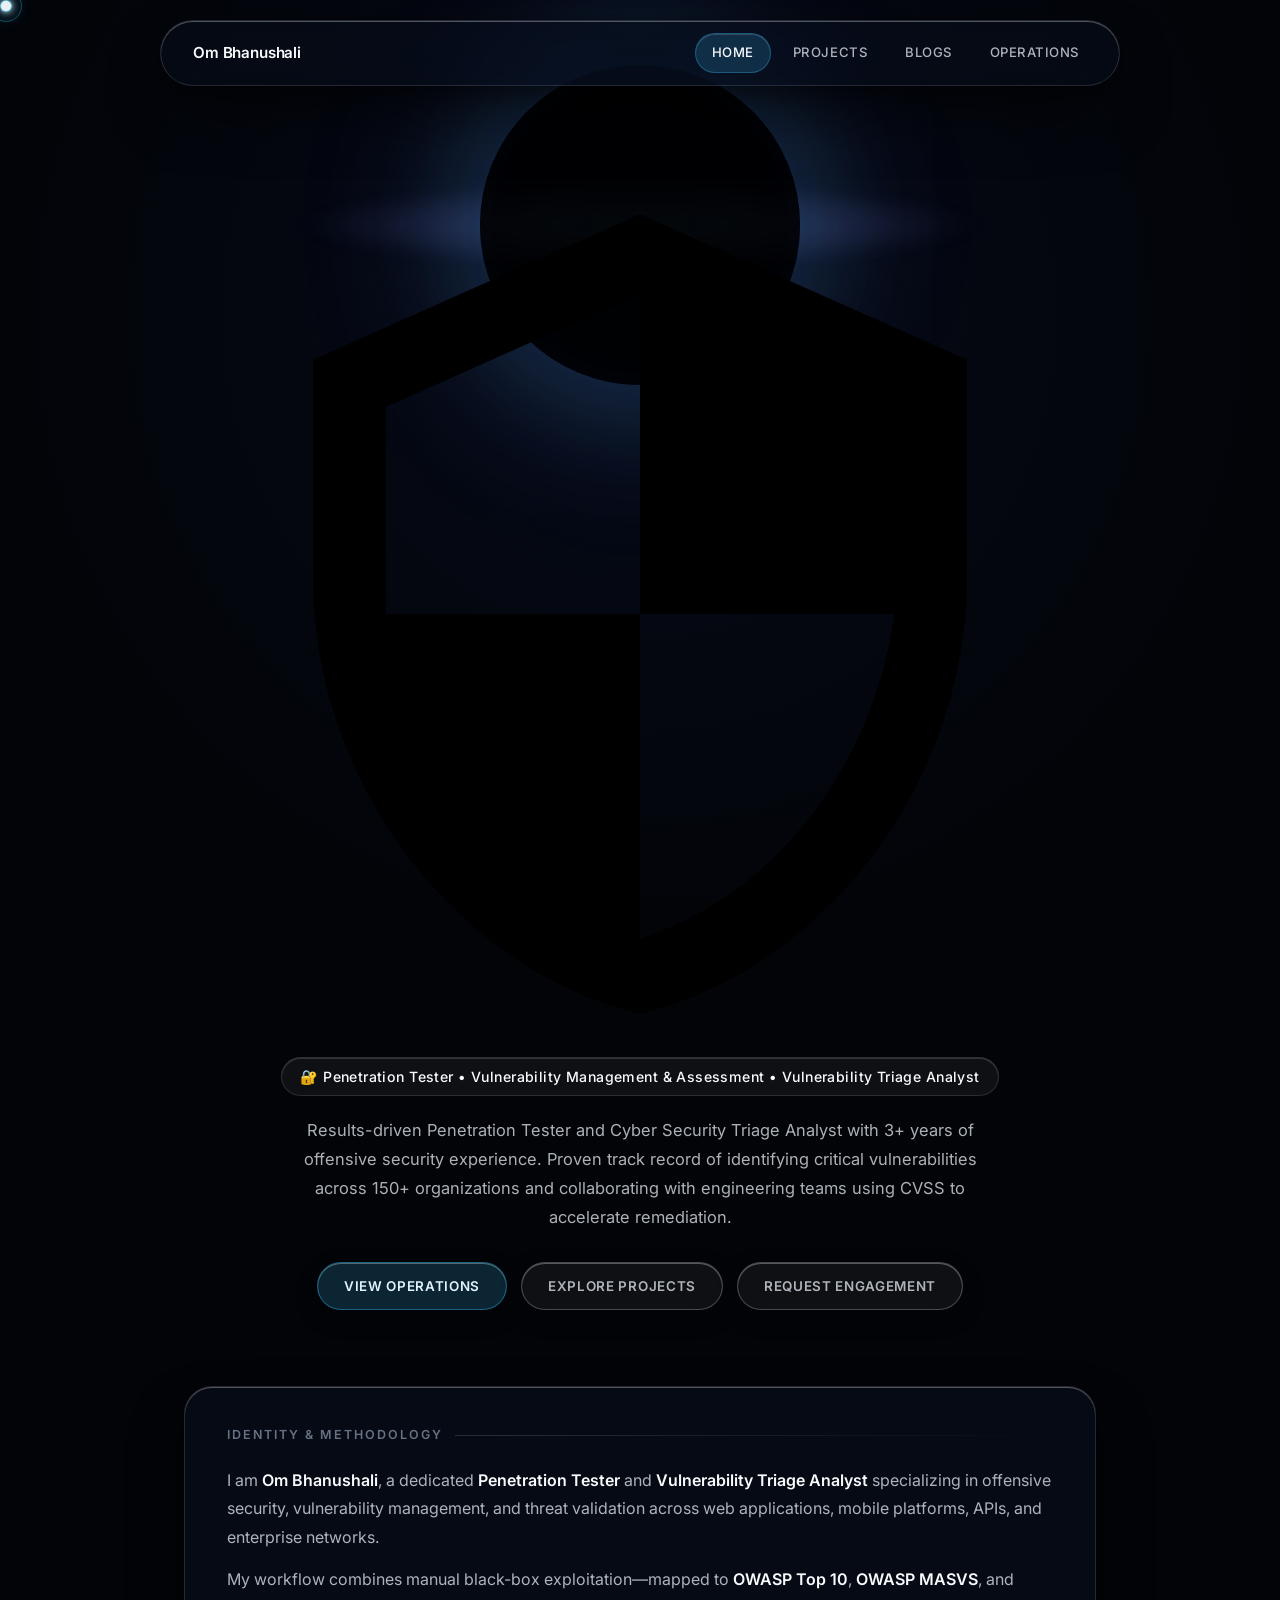
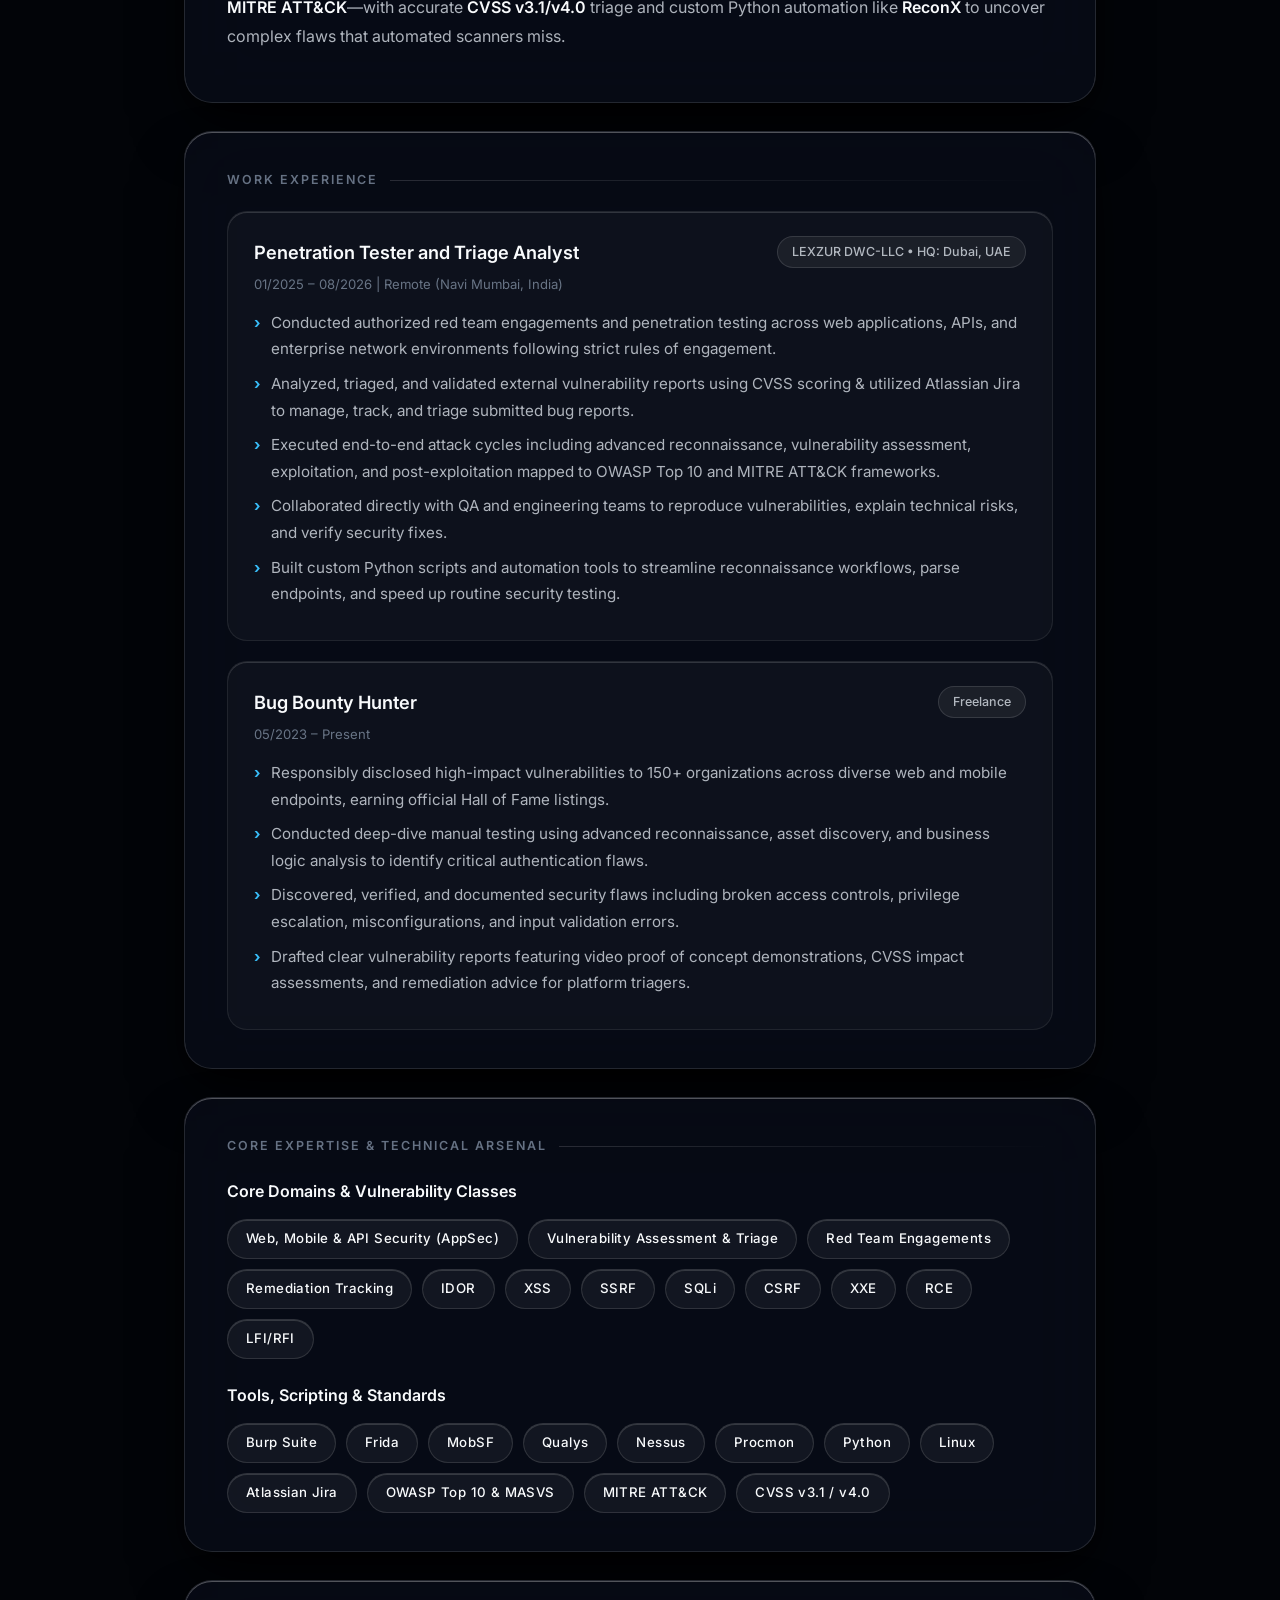
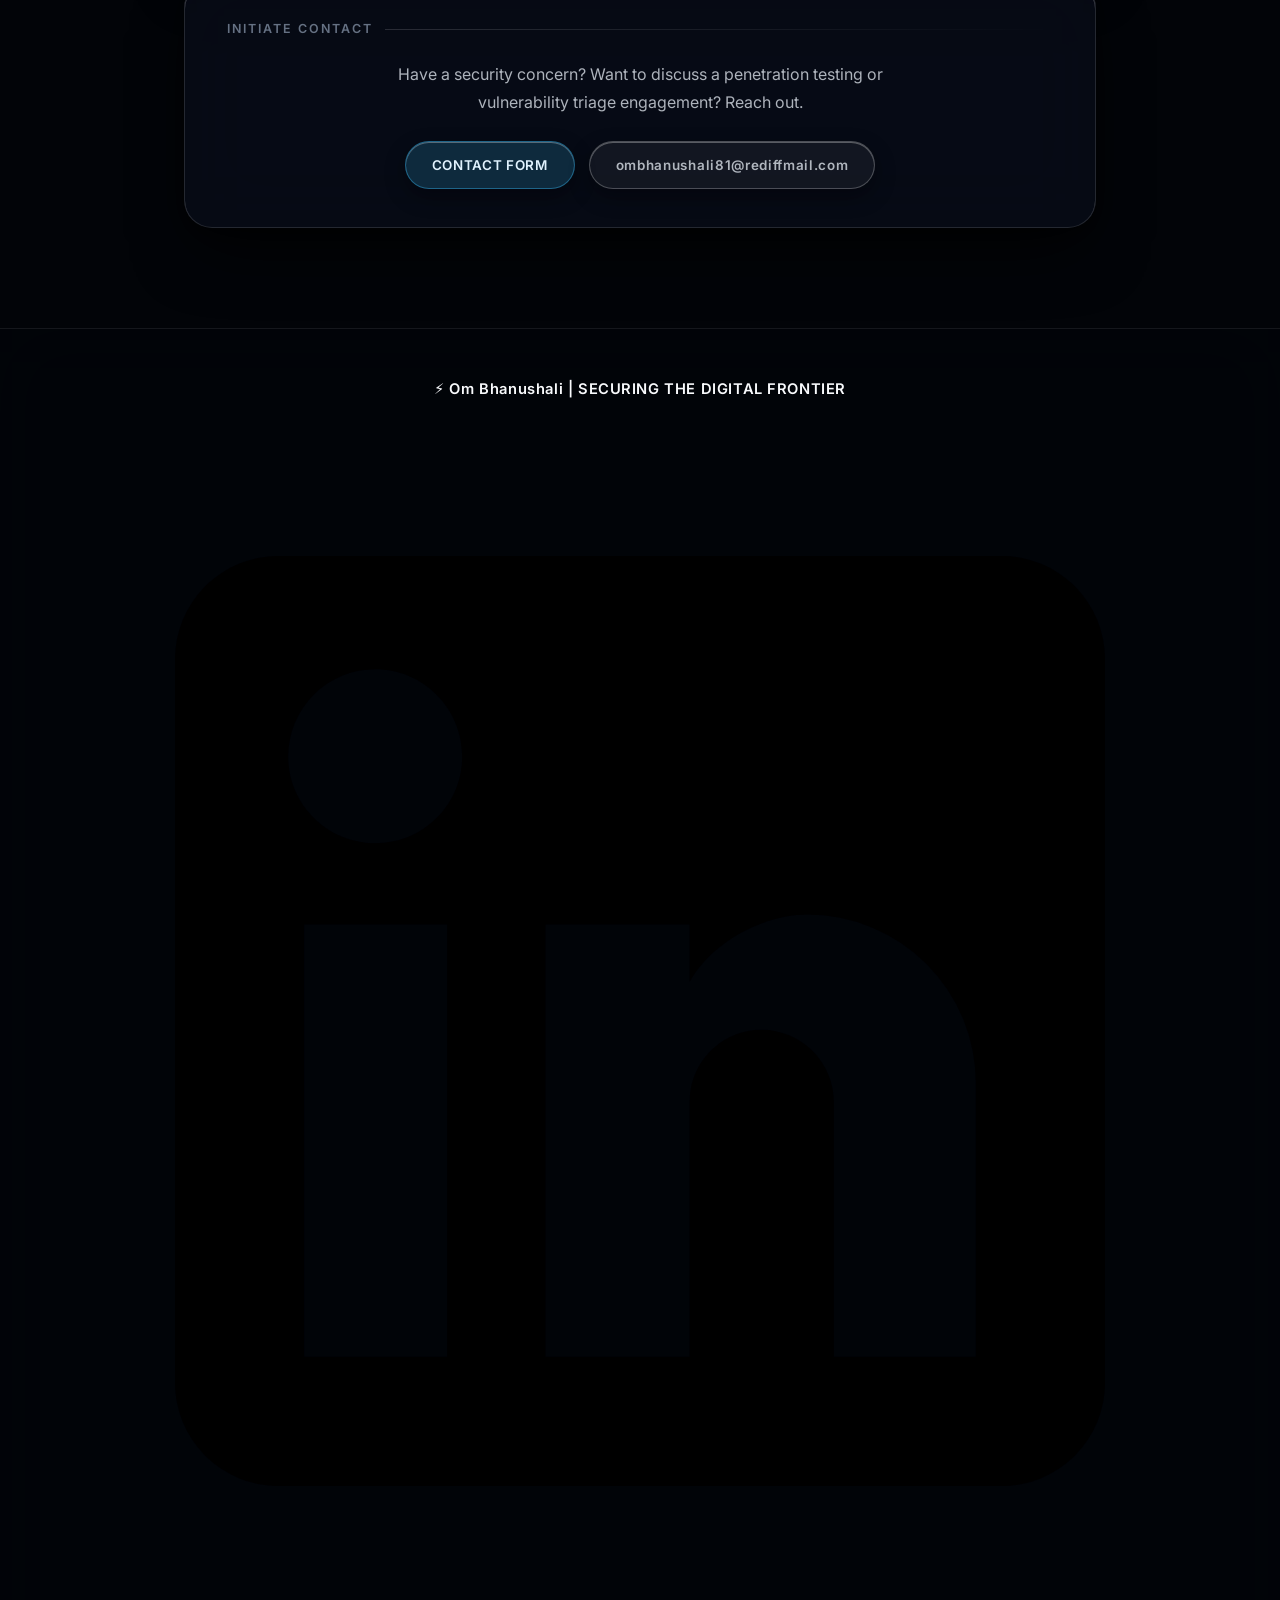
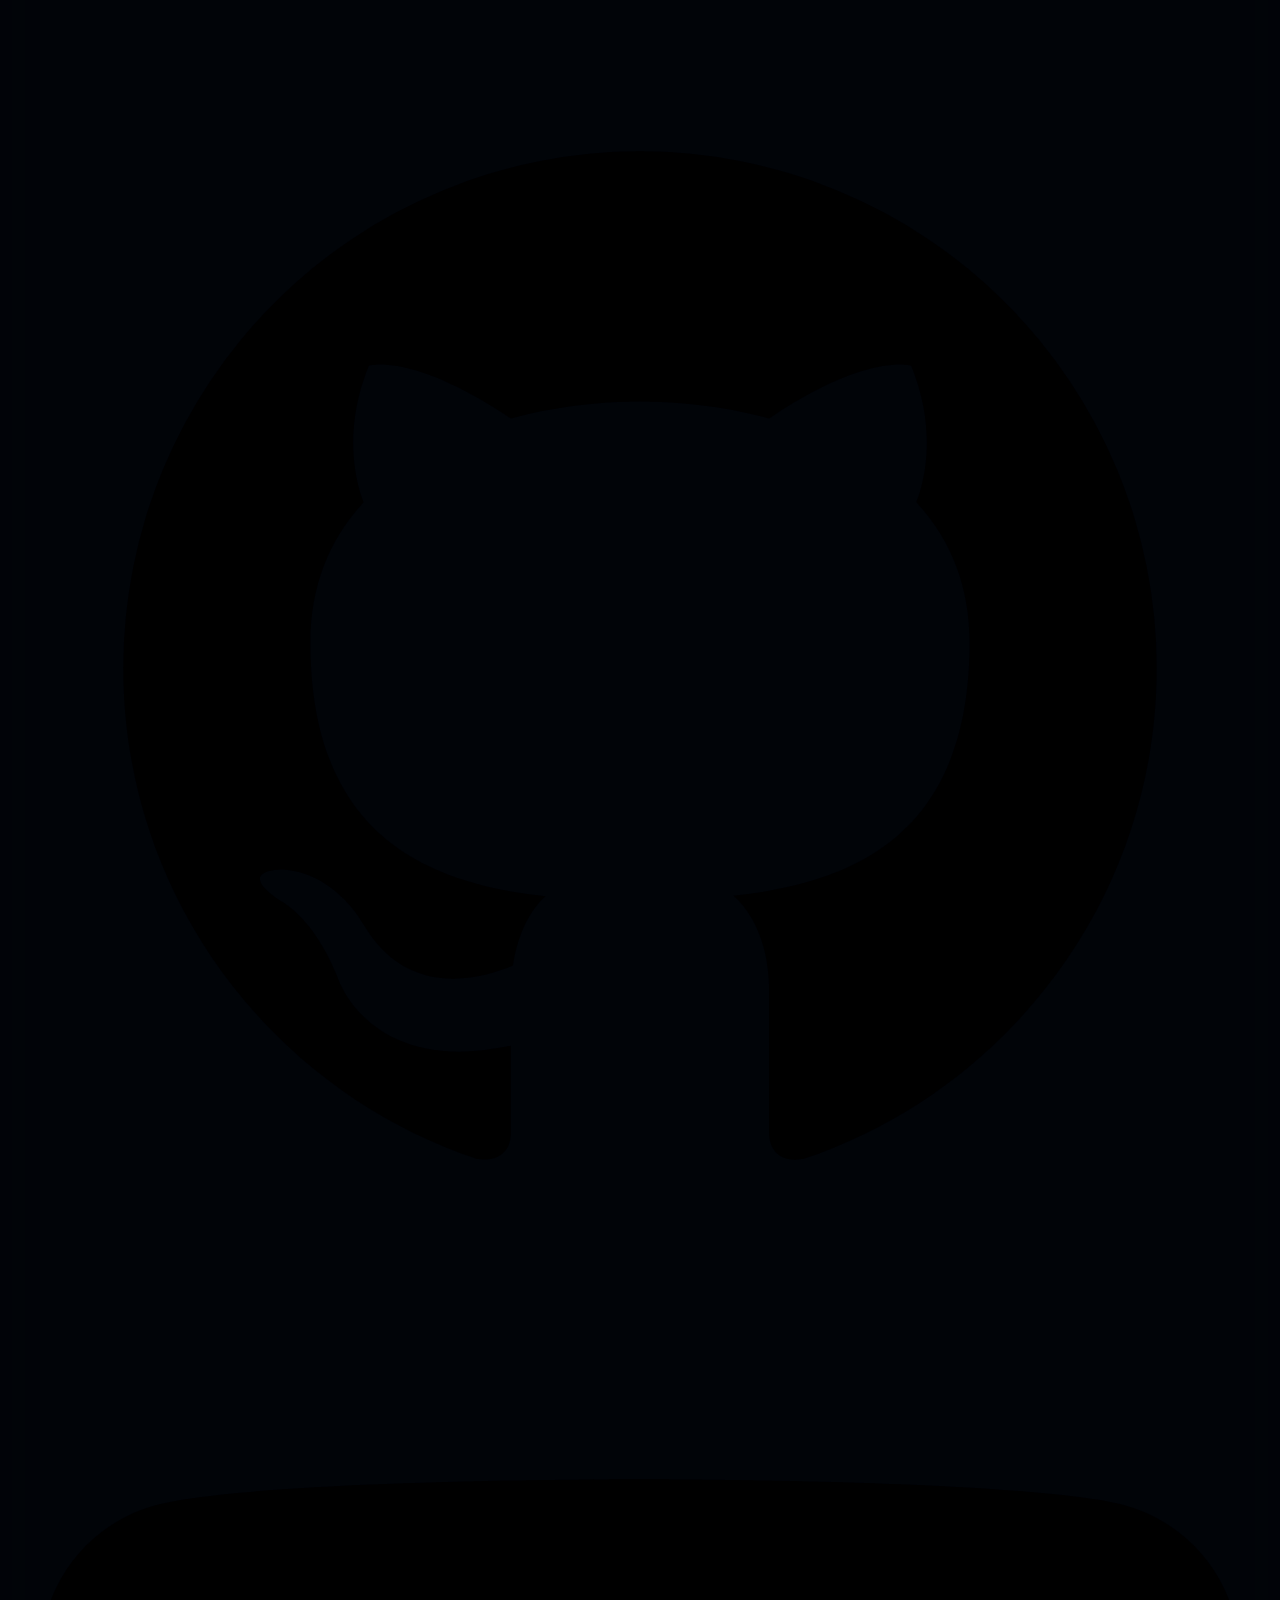
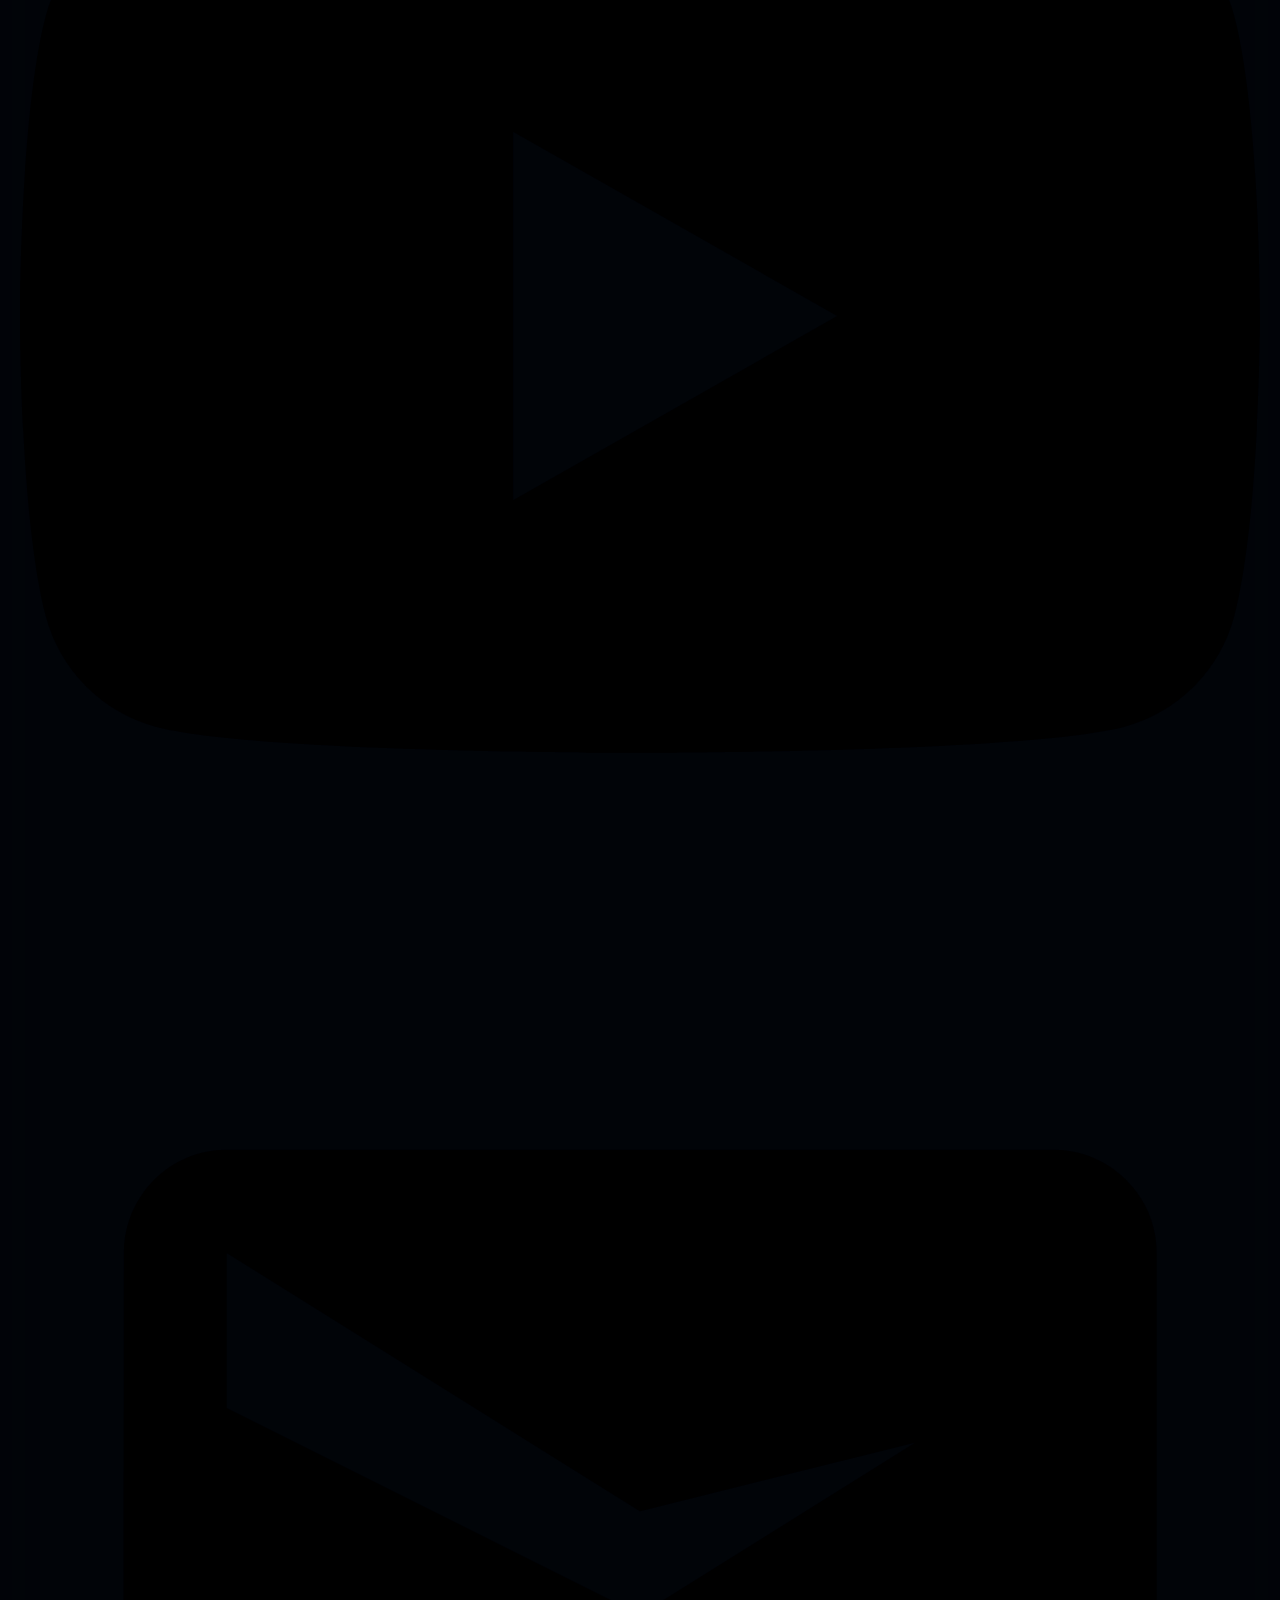
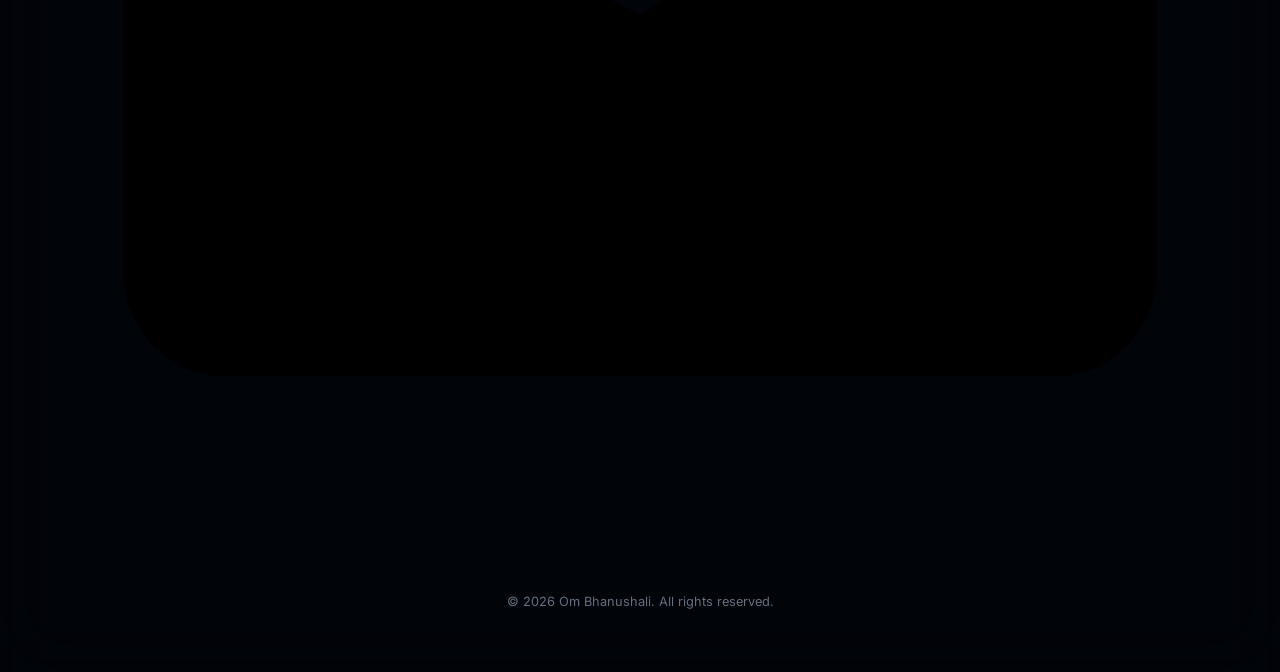
==== index.html @ 3dfb42d5 "Update index.html" ====
<!DOCTYPE html>
<html lang="en">
<head>
    <meta charset="UTF-8">
    <meta name="viewport" content="width=device-width, initial-scale=1.0">
    <meta name="description" content="Om Bhanushali | Penetration Tester, Vulnerability Management & Assessment, Vulnerability Triage Analyst">
    <title>Om Bhanushali | Penetration Tester & Vulnerability Triage Analyst</title>
    <link rel="preconnect" href="https://fonts.googleapis.com">
    <link rel="preconnect" href="https://fonts.gstatic.com" crossorigin>
    <link href="https://fonts.googleapis.com/css2?family=Inter:wght@300;400;500;600;700&display=swap" rel="stylesheet">
    <link rel="stylesheet" href="style.css">
    <link href="https://unpkg.com/aos@2.3.1/dist/aos.css" rel="stylesheet">
</head>
<body>
    <div class="cursor-dot"></div>

    <!-- Deep Space Black Hole Background -->
    <div class="spatial-ambient" aria-hidden="true">
        <div class="black-hole-core"></div>
        <div class="accretion-disk"></div>
    </div>

    <nav class="glass-nav">
        <a href="index.html" class="nav-brand">Om Bhanushali</a>
        <div class="nav-links">
            <a href="index.html" class="active">HOME</a>
            <a href="projects.html">PROJECTS</a>
            <a href="blogs.html">BLOGS</a>
            <a href="op.html">OPERATIONS</a>
        </div>
    </nav>

    <div class="container">
        <header class="hero text-center" data-aos="fade-down">
            <!-- Cybersecurity / Hacker Emblem Logo -->
            <div class="hero-emblem-wrapper">
                <div class="hero-emblem">
                    <svg viewBox="0 0 24 24" xmlns="http://www.w3.org/2000/svg">
                        <path d="M12 1L3 5v6c0 5.55 3.84 10.74 9 12 5.16-1.26 9-6.45 9-12V5l-9-4zm0 10.99h7c-.53 4.12-3.28 7.79-7 8.94V12H5V6.3l7-3.11v8.8z"/>
                    </svg>
                </div>
            </div>
            
            <p class="cyber-subtitle">
                🔐 Penetration Tester • Vulnerability Management & Assessment • Vulnerability Triage Analyst
            </p>
            <p class="hero-description">
                Results-driven Penetration Tester and Cyber Security Triage Analyst with 3+ years of offensive security experience. Proven track record of identifying critical vulnerabilities across 150+ organizations and collaborating with engineering teams using CVSS to accelerate remediation.
            </p>
            <div class="hero-actions">
                <a href="op.html" class="btn btn-primary">VIEW OPERATIONS</a>
                <a href="projects.html" class="btn btn-secondary">EXPLORE PROJECTS</a>
                <a href="op.html#contact-form" class="btn btn-secondary">REQUEST ENGAGEMENT</a>
            </div>
        </header>

        <section id="identity" class="glass-panel chamber" data-aos="fade-up">
            <h2 class="neon-heading">IDENTITY & METHODOLOGY</h2>
            <p class="section-text">
                I am <strong>Om Bhanushali</strong>, a dedicated <strong>Penetration Tester</strong> and <strong>Vulnerability Triage Analyst</strong> specializing in offensive security, vulnerability management, and threat validation across web applications, mobile platforms, APIs, and enterprise networks.
            </p>
            <p class="section-text">
                My workflow combines manual black-box exploitation—mapped to <strong>OWASP Top 10</strong>, <strong>OWASP MASVS</strong>, and <strong>MITRE ATT&CK</strong>—with accurate <strong>CVSS v3.1/v4.0</strong> triage and custom Python automation like <strong>ReconX</strong> to uncover complex flaws that automated scanners miss.
            </p>
        </section>

        <section id="experience" class="glass-panel chamber" data-aos="fade-up">
            <h2 class="neon-heading">WORK EXPERIENCE</h2>
            
            <div class="experience-item">
                <div class="experience-header">
                    <h3 class="role-title">Penetration Tester and Triage Analyst</h3>
                    <span class="company-badge">LEXZUR DWC-LLC • HQ: Dubai, UAE</span>
                </div>
                <p class="experience-meta">01/2025 – 08/2026 | Remote (Navi Mumbai, India)</p>
                <ul class="spatial-list">
                    <li><span class="list-indicator">›</span> Conducted authorized red team engagements and penetration testing across web applications, APIs, and enterprise network environments following strict rules of engagement.</li>
                    <li><span class="list-indicator">›</span> Analyzed, triaged, and validated external vulnerability reports using CVSS scoring & utilized Atlassian Jira to manage, track, and triage submitted bug reports.</li>
                    <li><span class="list-indicator">›</span> Executed end-to-end attack cycles including advanced reconnaissance, vulnerability assessment, exploitation, and post-exploitation mapped to OWASP Top 10 and MITRE ATT&CK frameworks.</li>
                    <li><span class="list-indicator">›</span> Collaborated directly with QA and engineering teams to reproduce vulnerabilities, explain technical risks, and verify security fixes.</li>
                    <li><span class="list-indicator">›</span> Built custom Python scripts and automation tools to streamline reconnaissance workflows, parse endpoints, and speed up routine security testing.</li>
                </ul>
            </div>

            <div class="experience-item" style="margin-top: 20px;">
                <div class="experience-header">
                    <h3 class="role-title">Bug Bounty Hunter</h3>
                    <span class="company-badge">Freelance</span>
                </div>
                <p class="experience-meta">05/2023 – Present</p>
                <ul class="spatial-list">
                    <li><span class="list-indicator">›</span> Responsibly disclosed high-impact vulnerabilities to 150+ organizations across diverse web and mobile endpoints, earning official Hall of Fame listings.</li>
                    <li><span class="list-indicator">›</span> Conducted deep-dive manual testing using advanced reconnaissance, asset discovery, and business logic analysis to identify critical authentication flaws.</li>
                    <li><span class="list-indicator">›</span> Discovered, verified, and documented security flaws including broken access controls, privilege escalation, misconfigurations, and input validation errors.</li>
                    <li><span class="list-indicator">›</span> Drafted clear vulnerability reports featuring video proof of concept demonstrations, CVSS impact assessments, and remediation advice for platform triagers.</li>
                </ul>
            </div>
        </section>

        <section id="expertise" class="glass-panel chamber" data-aos="fade-up">
            <h2 class="neon-heading">CORE EXPERTISE & TECHNICAL ARSENAL</h2>
            <p class="section-text"><strong>Core Domains & Vulnerability Classes</strong></p>
            <div class="expertise-grid" style="margin-bottom: 22px;">
                <span class="spatial-pill">Web, Mobile & API Security (AppSec)</span>
                <span class="spatial-pill">Vulnerability Assessment & Triage</span>
                <span class="spatial-pill">Red Team Engagements</span>
                <span class="spatial-pill">Remediation Tracking</span>
                <span class="spatial-pill">IDOR</span>
                <span class="spatial-pill">XSS</span>
                <span class="spatial-pill">SSRF</span>
                <span class="spatial-pill">SQLi</span>
                <span class="spatial-pill">CSRF</span>
                <span class="spatial-pill">XXE</span>
                <span class="spatial-pill">RCE</span>
                <span class="spatial-pill">LFI/RFI</span>
            </div>

            <p class="section-text"><strong>Tools, Scripting & Standards</strong></p>
            <div class="expertise-grid">
                <span class="spatial-pill">Burp Suite</span>
                <span class="spatial-pill">Frida</span>
                <span class="spatial-pill">MobSF</span>
                <span class="spatial-pill">Qualys</span>
                <span class="spatial-pill">Nessus</span>
                <span class="spatial-pill">Procmon</span>
                <span class="spatial-pill">Python</span>
                <span class="spatial-pill">Linux</span>
                <span class="spatial-pill">Atlassian Jira</span>
                <span class="spatial-pill">OWASP Top 10 & MASVS</span>
                <span class="spatial-pill">MITRE ATT&CK</span>
                <span class="spatial-pill">CVSS v3.1 / v4.0</span>
            </div>
        </section>

        <section id="contact" class="glass-panel chamber contact-chamber" data-aos="fade-up" style="text-align: center;">
            <h2 class="neon-heading" style="justify-content: center;">INITIATE CONTACT</h2>
            <p class="section-text" style="max-width: 540px; margin: 0 auto 24px;">
                Have a security concern? Want to discuss a penetration testing or vulnerability triage engagement? Reach out.
            </p>
            <div class="hero-actions">
                <a href="op.html#contact-form" class="btn btn-primary">CONTACT FORM</a>
                <a href="mailto:ombhanushali81@rediffmail.com" class="btn btn-secondary">ombhanushali81@rediffmail.com</a>
            </div>
        </section>
    </div>

    <footer class="glass-footer">
        <p class="footer-tagline">⚡ Om Bhanushali | SECURING THE DIGITAL FRONTIER</p>
        
        <!-- Floating Social Media Dock (Adharv K T Style) -->
        <div class="glass-social-dock">
            <!-- LinkedIn -->
            <a href="https://www.linkedin.com/in/tsxninja/" target="_blank" rel="noopener noreferrer" class="social-icon-btn" title="LinkedIn">
                <svg viewBox="0 0 24 24"><path d="M19 3a2 2 0 0 1 2 2v14a2 2 0 0 1-2 2H5a2 2 0 0 1-2-2V5a2 2 0 0 1 2-2h14m-.5 15.5v-5.3a3.26 3.26 0 0 0-3.26-3.26c-.85 0-1.84.52-2.28 1.3v-1.11h-2.79v8.37h2.79v-4.93c0-.77.62-1.4 1.39-1.4a1.4 1.4 0 0 1 1.4 1.4v4.93h2.75M6.88 8.56a1.68 1.68 0 0 0 1.68-1.68c0-.93-.75-1.69-1.68-1.69a1.69 1.69 0 0 0-1.69 1.69c0 .93.76 1.68 1.69 1.68m1.39 9.94v-8.37H5.5v8.37h2.77z"/></svg>
            </a>
            <!-- GitHub -->
            <a href="https://github.com/tsx-ninja" target="_blank" rel="noopener noreferrer" class="social-icon-btn" title="GitHub">
                <svg viewBox="0 0 24 24"><path d="M12 2A10 10 0 0 0 2 12c0 4.42 2.87 8.17 6.84 9.5.5.08.66-.23.66-.5v-1.69c-2.77.6-3.36-1.34-3.36-1.34-.46-1.16-1.11-1.47-1.11-1.47-.91-.62.07-.6.07-.6 1 .07 1.53 1.03 1.53 1.03.87 1.52 2.34 1.07 2.91.83.1-.65.35-1.09.63-1.34-2.22-.25-4.55-1.11-4.55-4.92 0-1.11.38-2 1.03-2.71-.1-.25-.45-1.29.1-2.64 0 0 .84-.27 2.75 1.02.79-.22 1.65-.33 2.5-.33.85 0 1.71.11 2.5.33 1.91-1.29 2.75-1.02 2.75-1.02.55 1.35.2 2.39.1 2.64.65.71 1.03 1.6 1.03 2.71 0 3.82-2.34 4.66-4.57 4.91.36.31.69.92.69 1.85V21c0 .27.16.59.67.5C19.14 20.16 22 16.42 22 12A10 10 0 0 0 12 2z"/></svg>
            </a>
            <!-- YouTube -->
            <a href="https://www.youtube.com/@TSNINJA20" target="_blank" rel="noopener noreferrer" class="social-icon-btn" title="YouTube">
                <svg viewBox="0 0 24 24"><path d="M23.498 6.186a3.016 3.016 0 0 0-2.122-2.136C19.505 3.545 12 3.545 12 3.545s-7.505 0-9.377.505A3.017 3.017 0 0 0 .502 6.186C0 8.07 0 12 0 12s0 3.93.502 5.814a3.016 3.016 0 0 0 2.122 2.136c1.871.505 9.376.505 9.376.505s7.505 0 9.377-.505a3.015 3.015 0 0 0 2.122-2.136C24 15.93 24 12 24 12s0-3.93-.502-5.814zM9.545 15.568V8.432L15.818 12l-6.273 3.568z"/></svg>
            </a>
            <!-- Email -->
            <a href="mailto:ombhanushali81@rediffmail.com" class="social-icon-btn" title="Email">
                <svg viewBox="0 0 24 24"><path d="M20 4H4c-1.1 0-1.99.9-1.99 2L2 18c0 1.1.9 2 2 2h16c1.1 0 2-.9 2-2V6c0-1.1-.9-2-2-2zm0 4l-8 5-8-4V6l8 5 8-2v2z"/></svg>
            </a>
        </div>

        <p class="footer-copy">&copy; 2026 Om Bhanushali. All rights reserved.</p>
    </footer>

    <script src="https://unpkg.com/aos@2.3.1/dist/aos.js"></script>
    <script>
        AOS.init({ duration: 900, once: true });
        const dot = document.querySelector('.cursor-dot');
        if (dot) {
            window.addEventListener('mousemove', (e) => {
                dot.style.transform = `translate(${e.clientX - 6}px, ${e.clientY - 6}px)`;
            });
        }
        document.querySelectorAll('.glass-panel, .spatial-card').forEach((el) => {
            el.addEventListener('mousemove', (e) => {
                const rect = el.getBoundingClientRect();
                const x = e.clientX - rect.left;
                const y = e.clientY - rect.top;
                const centerX = rect.width / 2;
                const centerY = rect.height / 2;
                const rotateX = ((y - centerY) / centerY) * -3;
                const rotateY = ((x - centerX) / centerX) * 3;

                el.style.transition = 'transform 0.08s ease-out';
                el.style.transform = `perspective(1000px) rotateX(${rotateX.toFixed(2)}deg) rotateY(${rotateY.toFixed(2)}deg) scale3d(1.006, 1.006, 1.006)`;
                el.style.setProperty('--mouse-x', `${x}px`);
                el.style.setProperty('--mouse-y', `${y}px`);
            });
            el.addEventListener('mouseleave', () => {
                el.style.transition = 'transform 0.55s cubic-bezier(0.22, 1, 0.36, 1)';
                el.style.transform = 'perspective(1000px) rotateX(0deg) rotateY(0deg) scale3d(1, 1, 1)';
            });
        });
    </script>
</body>
</html>
---- style.css ----
/* ==========================================================================
   SPATIAL UI DESIGN SYSTEM (Deep Space & Black Hole Edition)
   Author: Om Bhanushali Portfolio
   ========================================================================== */

:root {
    --bg-canvas: #020408;
    --glass-surface: rgba(10, 15, 28, 0.62);
    --glass-surface-hover: rgba(18, 26, 45, 0.75);
    --glass-pill: rgba(255, 255, 255, 0.05);
    --glass-border: rgba(255, 255, 255, 0.12);
    --glass-border-strong: rgba(255, 255, 255, 0.24);
    --specular-top: inset 0 1px 0 0 rgba(255, 255, 255, 0.3);
    --specular-subtle: inset 0 1px 0 0 rgba(255, 255, 255, 0.15);
    --spatial-shadow: 0 32px 64px -16px rgba(0, 0, 0, 0.85), 0 4px 20px rgba(0, 0, 0, 0.5);
    --spatial-shadow-hover: 0 40px 80px -16px rgba(0, 0, 0, 0.95), 0 8px 30px rgba(0, 0, 0, 0.7);

    --text-primary: #f8fafc;
    --text-secondary: rgba(226, 232, 240, 0.76);
    --text-muted: rgba(148, 163, 184, 0.68);
    --space-glow: #38bdf8;
    --accretion-glow: #818cf8;

    --spatial-blur: blur(36px) saturate(180%);
    --radius-chamber: 28px;
    --radius-card: 22px;
    --radius-pill: 9999px;
    --transition-smooth: cubic-bezier(0.22, 1, 0.36, 1);
}

*, *::before, *::after {
    box-sizing: border-box;
    margin: 0;
    padding: 0;
}

@media (hover: hover) and (pointer: fine) {
    html, body, *, *::before, *::after, a, button, .btn, input, textarea, select {
        cursor: none !important;
    }
}

html {
    scroll-behavior: smooth;
    -webkit-font-smoothing: antialiased;
}

body {
    background-color: var(--bg-canvas);
    color: var(--text-primary);
    font-family: -apple-system, BlinkMacSystemFont, 'SF Pro Display', 'Inter', system-ui, sans-serif;
    line-height: 1.65;
    min-height: 100vh;
    overflow-x: hidden;
    position: relative;
}

/* Deep Space Black Hole Atmospheric Background */
.spatial-ambient {
    position: fixed;
    inset: 0;
    pointer-events: none;
    z-index: -1;
    overflow: hidden;
    background: radial-gradient(circle at 50% 35%, #060b19 0%, #020408 75%);
}

/* Central Black Hole Event Horizon & Accretion Disk Simulation */
.black-hole-core {
    position: absolute;
    top: 25%;
    left: 50%;
    transform: translate(-50%, -50%);
    width: 320px;
    height: 320px;
    background: #000000;
    border-radius: 50%;
    box-shadow: 
        0 0 90px 30px rgba(56, 189, 248, 0.15),
        0 0 160px 70px rgba(129, 140, 248, 0.12),
        inset 0 0 40px 10px rgba(2, 4, 8, 0.95);
    opacity: 0.85;
    z-index: -2;
    animation: photon-sphere 12s ease-in-out infinite alternate;
}

.accretion-disk {
    position: absolute;
    top: 25%;
    left: 50%;
    transform: translate(-50%, -50%) rotateX(72deg);
    width: 680px;
    height: 280px;
    background: radial-gradient(ellipse, rgba(56, 189, 248, 0.35) 0%, rgba(129, 140, 248, 0.2) 40%, transparent 70%);
    border-radius: 50%;
    filter: blur(25px);
    z-index: -3;
    pointer-events: none;
    opacity: 0.75;
}

@keyframes photon-sphere {
    0% { transform: translate(-50%, -50%) scale(0.98); opacity: 0.8; }
    100% { transform: translate(-50%, -50%) scale(1.02); opacity: 0.95; }
}

/* Custom Cursor */
.cursor-dot {
    position: fixed;
    top: 0;
    left: 0;
    width: 12px;
    height: 12px;
    background: rgba(255, 255, 255, 0.95);
    border: 1.5px solid rgba(56, 189, 248, 0.65);
    border-radius: 50%;
    pointer-events: none;
    z-index: 99999;
    box-shadow: 0 0 20px rgba(56, 189, 248, 0.75), 0 0 6px rgba(255, 255, 255, 0.95);
    will-change: transform;
}

.cursor-dot::after {
    content: "";
    position: absolute;
    top: 50%;
    left: 50%;
    width: 32px;
    height: 32px;
    transform: translate(-50%, -50%);
    border-radius: 50%;
    border: 1px solid rgba(56, 189, 248, 0.28);
    background: rgba(56, 189, 248, 0.04);
}

@media (hover: none), (pointer: coarse) {
    .cursor-dot { display: none !important; }
}

/* Floating Navigation */
.glass-nav {
    position: sticky;
    top: 20px;
    z-index: 1000;
    max-width: 960px;
    margin: 20px auto 0;
    padding: 12px 24px;
    display: flex;
    align-items: center;
    justify-content: space-between;
    background: rgba(8, 13, 24, 0.65);
    backdrop-filter: var(--spatial-blur);
    -webkit-backdrop-filter: var(--spatial-blur);
    border: 1px solid var(--glass-border);
    border-radius: var(--radius-pill);
    box-shadow: var(--specular-top), var(--spatial-shadow);
}

.nav-brand {
    font-weight: 600;
    font-size: 0.95rem;
    letter-spacing: -0.01em;
    color: var(--text-primary);
    text-decoration: none;
    padding-left: 8px;
}

.nav-links {
    display: flex;
    align-items: center;
    gap: 6px;
}

.nav-links a {
    color: var(--text-secondary);
    text-decoration: none;
    font-size: 0.82rem;
    font-weight: 500;
    letter-spacing: 0.04em;
    padding: 8px 16px;
    border-radius: var(--radius-pill);
    transition: all 0.25s var(--transition-smooth);
}

.nav-links a:hover {
    color: var(--text-primary);
    background: rgba(255, 255, 255, 0.08);
}

.nav-links a.active {
    color: var(--text-primary);
    background: rgba(56, 189, 248, 0.18);
    box-shadow: var(--specular-subtle);
    border: 1px solid rgba(56, 189, 248, 0.3);
}

/* Layout Container */
.container {
    max-width: 960px;
    margin: 0 auto;
    padding: 20px 24px;
}

.text-center { text-align: center; }

.hero {
    padding: 72px 20px 48px;
    margin-bottom: 28px;
}

.glitch {
    font-size: clamp(2.4rem, 5vw, 3.6rem);
    font-weight: 700;
    letter-spacing: -0.03em;
    margin-bottom: 14px;
    background: linear-gradient(180deg, #ffffff 0%, rgba(226, 232, 240, 0.78) 100%);
    -webkit-background-clip: text;
    -webkit-text-fill-color: transparent;
    text-shadow: 0 12px 32px rgba(0, 0, 0, 0.4);
}

.cyber-subtitle {
    display: inline-block;
    color: var(--text-primary);
    font-size: 0.88rem;
    font-weight: 500;
    letter-spacing: 0.03em;
    padding: 7px 18px;
    margin-bottom: 20px;
    background: var(--glass-pill);
    border: 1px solid var(--glass-border);
    border-radius: var(--radius-pill);
    box-shadow: var(--specular-subtle);
}

.hero-description {
    max-width: 680px;
    margin: 0 auto 30px;
    color: var(--text-secondary);
    font-size: 1.03rem;
    line-height: 1.75;
}

.hero-actions {
    display: flex;
    justify-content: center;
    flex-wrap: wrap;
    gap: 14px;
}

/* Buttons */
.btn {
    display: inline-flex;
    align-items: center;
    justify-content: center;
    gap: 8px;
    padding: 12px 26px;
    font-size: 0.84rem;
    font-weight: 600;
    letter-spacing: 0.05em;
    text-decoration: none;
    border-radius: var(--radius-pill) !important;
    border: 1px solid var(--glass-border-strong) !important;
    background: rgba(255, 255, 255, 0.09) !important;
    color: var(--text-primary) !important;
    box-shadow: var(--specular-top), 0 8px 20px rgba(0, 0, 0, 0.35);
    transition: transform 0.25s var(--transition-smooth), background 0.25s ease, box-shadow 0.25s ease;
}

.btn-primary {
    background: rgba(56, 189, 248, 0.18) !important;
    border-color: rgba(56, 189, 248, 0.4) !important;
    color: #e0f2fe !important;
}

.btn-secondary {
    background: rgba(255, 255, 255, 0.05) !important;
    color: var(--text-secondary) !important;
}

.btn:hover {
    transform: translateY(-2px) scale(1.015);
    background: rgba(56, 189, 248, 0.28) !important;
    color: #ffffff !important;
    box-shadow: var(--specular-top), 0 14px 28px rgba(0, 0, 0, 0.45);
}

/* 3D Perspective Floating Glass Chambers */
.glass-panel, .chamber, .spatial-card {
    position: relative;
    overflow: hidden;
    background: var(--glass-surface);
    backdrop-filter: var(--spatial-blur);
    -webkit-backdrop-filter: var(--spatial-blur);
    border: 1px solid var(--glass-border);
    border-radius: var(--radius-chamber);
    box-shadow: var(--specular-top), var(--spatial-shadow);
    padding: 38px 42px;
    margin-bottom: 28px;
    transform-style: preserve-3d;
    will-change: transform;
    transition: transform 0.55s var(--transition-smooth), background 0.35s ease, border-color 0.35s ease, box-shadow 0.35s ease;
}

.glass-panel::before, .chamber::before, .spatial-card::before {
    content: "";
    position: absolute;
    inset: 0;
    border-radius: inherit;
    background: radial-gradient(
        600px circle at var(--mouse-x, 50%) var(--mouse-y, -200px),
        rgba(56, 189, 248, 0.12),
        transparent 45%
    );
    opacity: 0;
    transition: opacity 0.35s ease;
    pointer-events: none;
    z-index: 0;
}

.glass-panel:hover::before, .chamber:hover::before, .spatial-card:hover::before {
    opacity: 1;
}

.glass-panel > *, .chamber > *, .spatial-card > * {
    position: relative;
    z-index: 1;
}

.glass-panel:hover, .chamber:hover, .spatial-card:hover {
    background: var(--glass-surface-hover);
    border-color: rgba(56, 189, 248, 0.3);
    box-shadow: var(--specular-top), var(--spatial-shadow-hover);
}

.neon-heading {
    font-size: 0.78rem;
    font-weight: 600;
    letter-spacing: 0.16em;
    text-transform: uppercase;
    color: var(--text-muted);
    margin-bottom: 20px;
    display: flex;
    align-items: center;
    gap: 12px;
}

.neon-heading::after {
    content: "";
    flex: 1;
    height: 1px;
    background: linear-gradient(90deg, rgba(255, 255, 255, 0.14), transparent);
}

.section-text {
    color: var(--text-secondary);
    font-size: 1rem;
    line-height: 1.78;
    margin-bottom: 14px;
}

.section-text strong { color: var(--text-primary); font-weight: 600; }

/* Experience Item */
.experience-item {
    padding: 24px 26px;
    background: rgba(255, 255, 255, 0.03);
    border: 1px solid rgba(255, 255, 255, 0.08);
    border-radius: 20px;
    box-shadow: var(--specular-subtle);
}

.experience-header {
    display: flex;
    flex-wrap: wrap;
    align-items: center;
    justify-content: space-between;
    gap: 10px;
    margin-bottom: 6px;
}

.experience-meta {
    font-size: 0.82rem;
    color: var(--text-muted);
    margin-bottom: 14px;
}

.role-title {
    font-size: 1.14rem;
    font-weight: 600;
    color: var(--text-primary);
}

.company-badge {
    font-size: 0.78rem;
    font-weight: 500;
    color: var(--text-secondary);
    padding: 5px 14px;
    background: rgba(255, 255, 255, 0.06);
    border: 1px solid rgba(255, 255, 255, 0.12);
    border-radius: var(--radius-pill);
}

.spatial-list {
    list-style: none;
    color: var(--text-secondary);
    font-size: 0.95rem;
    line-height: 1.75;
}

.spatial-list li {
    display: flex;
    align-items: baseline;
    gap: 10px;
    margin-bottom: 8px;
}

.list-indicator { color: var(--space-glow); font-weight: 700; }

/* Pills & Grid */
.expertise-grid {
    display: flex;
    flex-wrap: wrap;
    gap: 10px;
    margin-top: 8px;
}

.spatial-pill {
    padding: 8px 18px;
    font-size: 0.83rem;
    font-weight: 500;
    letter-spacing: 0.03em;
    color: var(--text-primary);
    background: var(--glass-pill);
    border: 1px solid var(--glass-border);
    border-radius: var(--radius-pill);
    box-shadow: var(--specular-subtle);
    transition: all 0.25s var(--transition-smooth);
}

.spatial-pill:hover {
    background: rgba(56, 189, 248, 0.16);
    border-color: rgba(56, 189, 248, 0.4);
    transform: translateY(-2px);
}

/* Footer */
.glass-footer {
    text-align: center;
    padding: 48px 20px 60px;
    margin-top: 52px;
    border-top: 1px solid rgba(255, 255, 255, 0.08);
    background: rgba(2, 4, 8, 0.75);
    backdrop-filter: var(--spatial-blur);
}

.footer-tagline {
    font-weight: 600;
    font-size: 0.92rem;
    letter-spacing: 0.04em;
    color: var(--text-primary);
}

.footer-label {
    color: var(--text-muted);
    font-size: 0.72rem;
    letter-spacing: 0.16em;
    margin: 18px 0 12px;
}

.footer-links {
    display: flex;
    justify-content: center;
    flex-wrap: wrap;
    gap: 14px;
    margin: 14px 0 24px;
}

.footer-links a {
    color: var(--text-secondary);
    text-decoration: none;
    font-size: 0.82rem;
    font-weight: 500;
    letter-spacing: 0.05em;
    padding: 6px 14px;
    border-radius: var(--radius-pill);
    transition: color 0.2s ease, background 0.2s ease;
}

.footer-links a:hover {
    color: var(--text-primary);
    background: rgba(255, 255, 255, 0.08);
}

.footer-copy {
    color: var(--text-muted);
    font-size: 0.8rem;
}

@media (max-width: 720px) {
    .glass-nav { margin: 12px 16px 0; flex-direction: column; gap: 10px; }
    .glass-panel, .chamber, .spatial-card { padding: 26px 22px; }
    .black-hole-core { width: 220px; height: 220px; }
    .accretion-disk { width: 420px; height: 180px; }
}
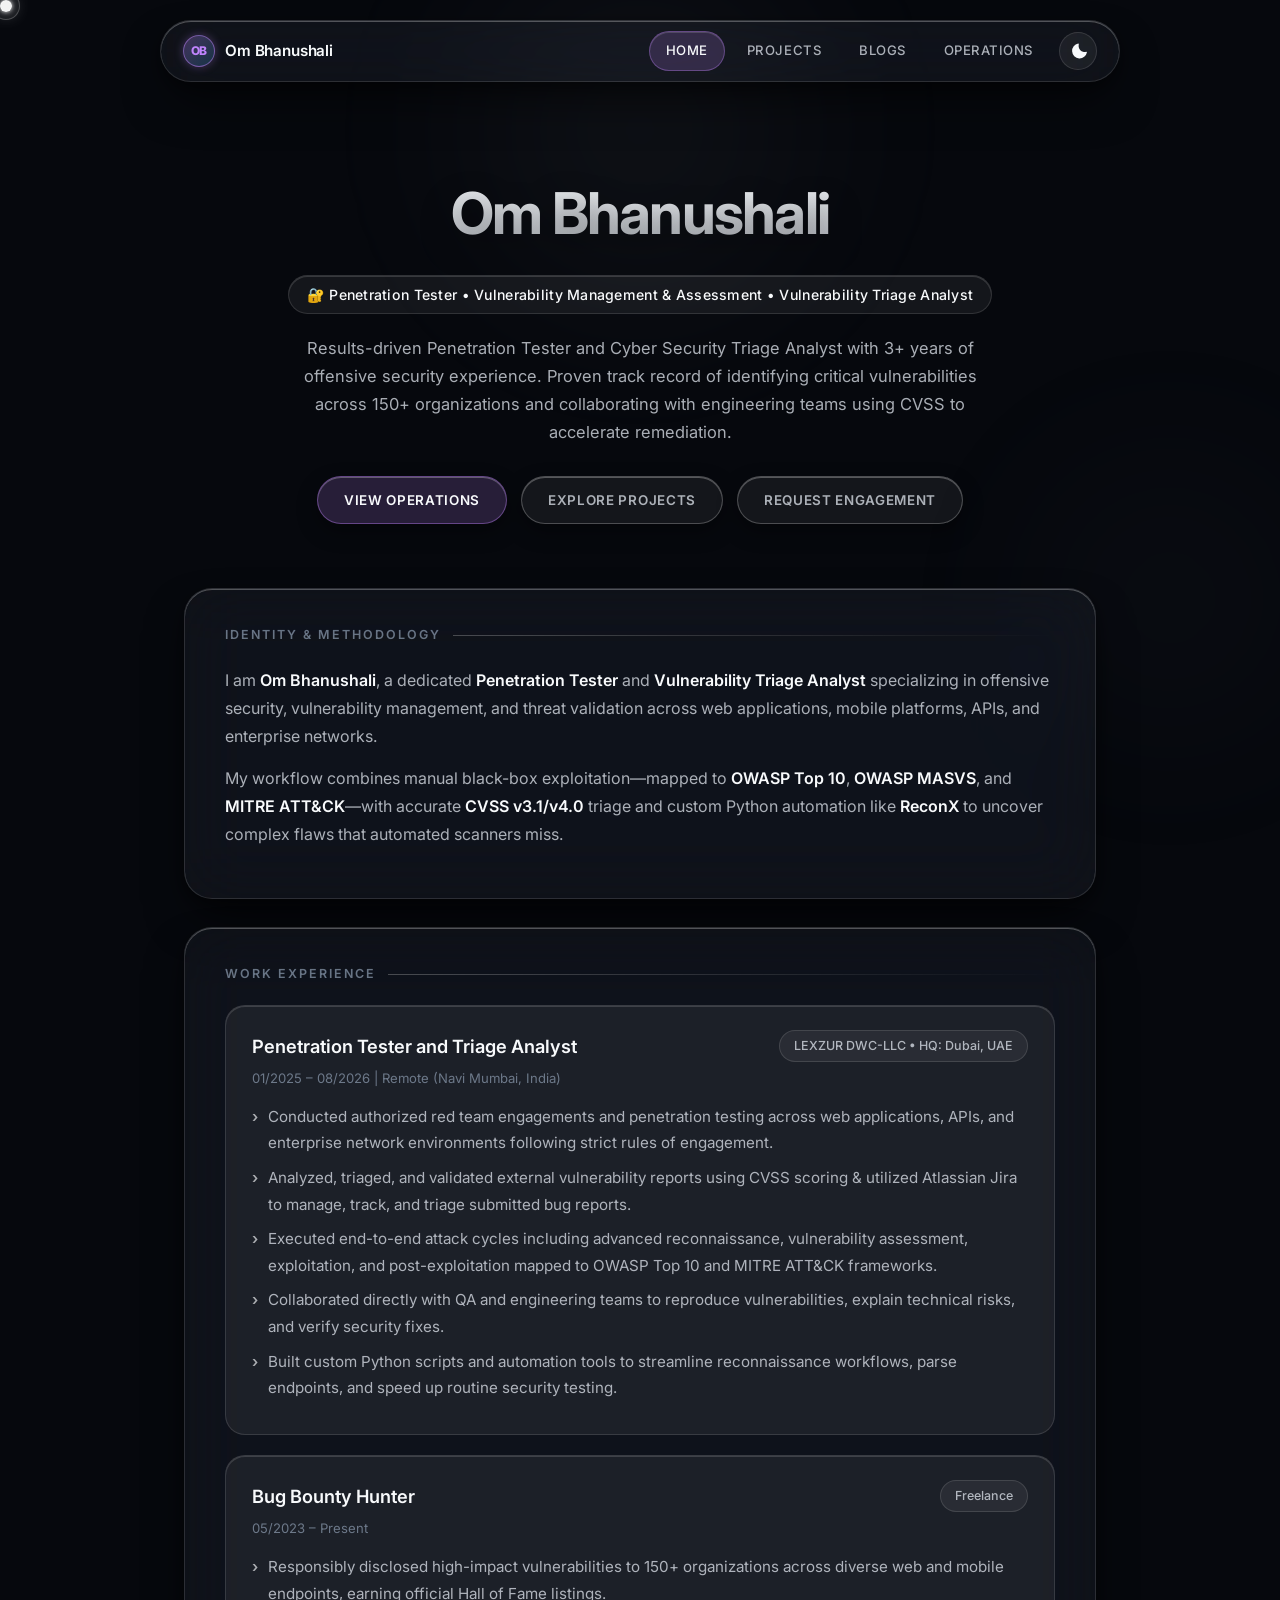
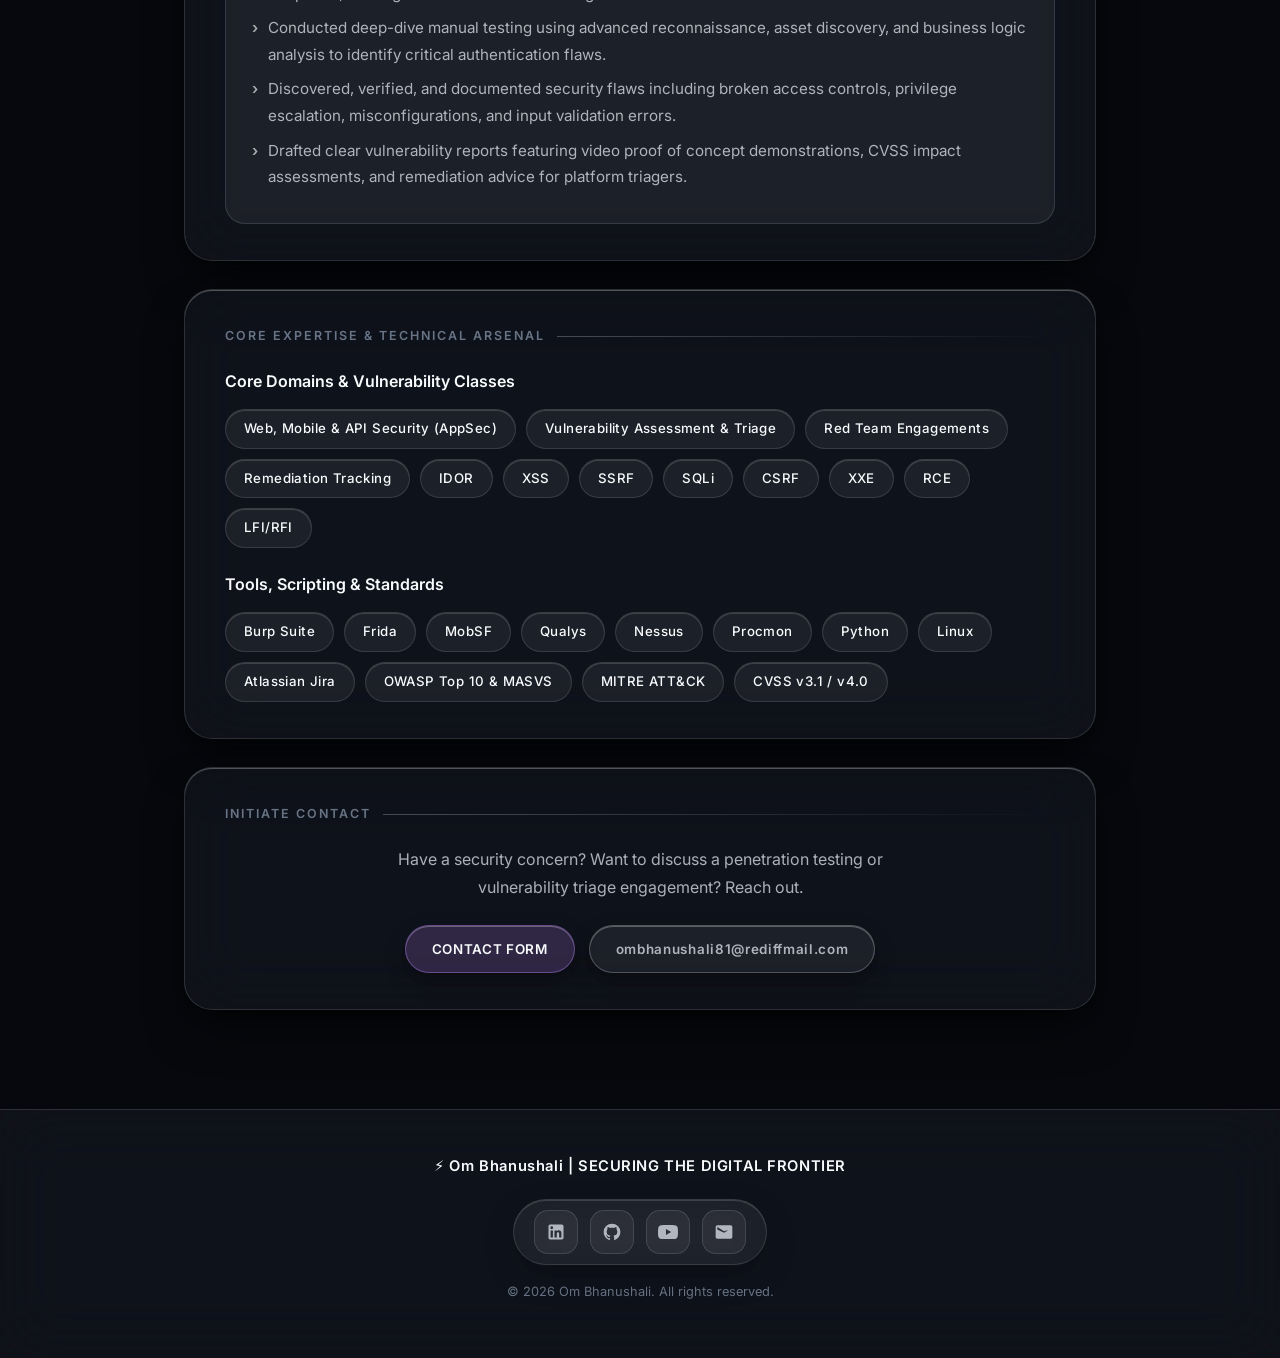
==== commit fb3bd3cc: "Implement theme toggle and update social links Added theme toggle functionality and updated social m" ====
--- a/index.html
+++ b/index.html
@@ -14,33 +14,39 @@
 <body>
     <div class="cursor-dot"></div>
 
-    <!-- Deep Space Black Hole Background -->
     <div class="spatial-ambient" aria-hidden="true">
-        <div class="black-hole-core"></div>
-        <div class="accretion-disk"></div>
+        <div class="ambient-orb orb-primary"></div>
+        <div class="ambient-orb orb-secondary"></div>
     </div>
 
     <nav class="glass-nav">
-        <a href="index.html" class="nav-brand">Om Bhanushali</a>
-        <div class="nav-links">
-            <a href="index.html" class="active">HOME</a>
-            <a href="projects.html">PROJECTS</a>
-            <a href="blogs.html">BLOGS</a>
-            <a href="op.html">OPERATIONS</a>
+        <a href="index.html" class="nav-brand">
+            <div class="nav-logo-icon">OB</div>
+            Om Bhanushali
+        </a>
+        
+        <div class="nav-right-cluster">
+            <div class="nav-links">
+                <a href="index.html" class="active">HOME</a>
+                <a href="projects.html">PROJECTS</a>
+                <a href="blogs.html">BLOGS</a>
+                <a href="op.html">OPERATIONS</a>
+            </div>
+            
+            <button id="theme-toggle" class="theme-toggle-btn" title="Toggle Light/Dark Mode">
+                <svg id="sun-icon" viewBox="0 0 24 24" style="display: none;">
+                    <path d="M12 18a6 6 0 1 1 0-12 6 6 0 0 1 0 12zM11 1h2v3h-2V1zm0 19h2v3h-2v-3zM3.515 4.929l1.414-1.414L7.05 5.636 5.636 7.05 3.515 4.929zM16.95 18.364l1.414-1.414 2.121 2.121-1.414 1.414-2.121-2.121zM1 11h3v2H1v-2zm19 0h3v2h-3v-2zM5.636 16.95l1.414 1.414-2.121 2.121-1.414-1.414 2.121-2.121zM18.364 5.636l1.414 1.414-2.121 2.121-1.414-1.414 2.121-2.121z"/>
+                </svg>
+                <svg id="moon-icon" viewBox="0 0 24 24">
+                    <path d="M12.3 2.05a1 1 0 0 1 .75 1.18 8 8 0 0 0 9.72 9.72 1 1 0 0 1 1.18.75 10 10 0 1 1-11.65-11.65z"/>
+                </svg>
+            </button>
         </div>
     </nav>
 
     <div class="container">
         <header class="hero text-center" data-aos="fade-down">
-            <!-- Cybersecurity / Hacker Emblem Logo -->
-            <div class="hero-emblem-wrapper">
-                <div class="hero-emblem">
-                    <svg viewBox="0 0 24 24" xmlns="http://www.w3.org/2000/svg">
-                        <path d="M12 1L3 5v6c0 5.55 3.84 10.74 9 12 5.16-1.26 9-6.45 9-12V5l-9-4zm0 10.99h7c-.53 4.12-3.28 7.79-7 8.94V12H5V6.3l7-3.11v8.8z"/>
-                    </svg>
-                </div>
-            </div>
-            
+            <h1 class="glitch" data-text="Om Bhanushali">Om Bhanushali</h1>
             <p class="cyber-subtitle">
                 🔐 Penetration Tester • Vulnerability Management & Assessment • Vulnerability Triage Analyst
             </p>
@@ -147,21 +153,16 @@
     <footer class="glass-footer">
         <p class="footer-tagline">⚡ Om Bhanushali | SECURING THE DIGITAL FRONTIER</p>
         
-        <!-- Floating Social Media Dock (Adharv K T Style) -->
         <div class="glass-social-dock">
-            <!-- LinkedIn -->
-            <a href="https://www.linkedin.com/in/tsxninja/" target="_blank" rel="noopener noreferrer" class="social-icon-btn" title="LinkedIn">
+            <a href="https://linkedin.com" target="_blank" rel="noopener noreferrer" class="social-icon-btn" title="LinkedIn">
                 <svg viewBox="0 0 24 24"><path d="M19 3a2 2 0 0 1 2 2v14a2 2 0 0 1-2 2H5a2 2 0 0 1-2-2V5a2 2 0 0 1 2-2h14m-.5 15.5v-5.3a3.26 3.26 0 0 0-3.26-3.26c-.85 0-1.84.52-2.28 1.3v-1.11h-2.79v8.37h2.79v-4.93c0-.77.62-1.4 1.39-1.4a1.4 1.4 0 0 1 1.4 1.4v4.93h2.75M6.88 8.56a1.68 1.68 0 0 0 1.68-1.68c0-.93-.75-1.69-1.68-1.69a1.69 1.69 0 0 0-1.69 1.69c0 .93.76 1.68 1.69 1.68m1.39 9.94v-8.37H5.5v8.37h2.77z"/></svg>
             </a>
-            <!-- GitHub -->
-            <a href="https://github.com/tsx-ninja" target="_blank" rel="noopener noreferrer" class="social-icon-btn" title="GitHub">
+            <a href="https://github.com" target="_blank" rel="noopener noreferrer" class="social-icon-btn" title="GitHub">
                 <svg viewBox="0 0 24 24"><path d="M12 2A10 10 0 0 0 2 12c0 4.42 2.87 8.17 6.84 9.5.5.08.66-.23.66-.5v-1.69c-2.77.6-3.36-1.34-3.36-1.34-.46-1.16-1.11-1.47-1.11-1.47-.91-.62.07-.6.07-.6 1 .07 1.53 1.03 1.53 1.03.87 1.52 2.34 1.07 2.91.83.1-.65.35-1.09.63-1.34-2.22-.25-4.55-1.11-4.55-4.92 0-1.11.38-2 1.03-2.71-.1-.25-.45-1.29.1-2.64 0 0 .84-.27 2.75 1.02.79-.22 1.65-.33 2.5-.33.85 0 1.71.11 2.5.33 1.91-1.29 2.75-1.02 2.75-1.02.55 1.35.2 2.39.1 2.64.65.71 1.03 1.6 1.03 2.71 0 3.82-2.34 4.66-4.57 4.91.36.31.69.92.69 1.85V21c0 .27.16.59.67.5C19.14 20.16 22 16.42 22 12A10 10 0 0 0 12 2z"/></svg>
             </a>
-            <!-- YouTube -->
-            <a href="https://www.youtube.com/@TSNINJA20" target="_blank" rel="noopener noreferrer" class="social-icon-btn" title="YouTube">
+            <a href="https://youtube.com" target="_blank" rel="noopener noreferrer" class="social-icon-btn" title="YouTube">
                 <svg viewBox="0 0 24 24"><path d="M23.498 6.186a3.016 3.016 0 0 0-2.122-2.136C19.505 3.545 12 3.545 12 3.545s-7.505 0-9.377.505A3.017 3.017 0 0 0 .502 6.186C0 8.07 0 12 0 12s0 3.93.502 5.814a3.016 3.016 0 0 0 2.122 2.136c1.871.505 9.376.505 9.376.505s7.505 0 9.377-.505a3.015 3.015 0 0 0 2.122-2.136C24 15.93 24 12 24 12s0-3.93-.502-5.814zM9.545 15.568V8.432L15.818 12l-6.273 3.568z"/></svg>
             </a>
-            <!-- Email -->
             <a href="mailto:ombhanushali81@rediffmail.com" class="social-icon-btn" title="Email">
                 <svg viewBox="0 0 24 24"><path d="M20 4H4c-1.1 0-1.99.9-1.99 2L2 18c0 1.1.9 2 2 2h16c1.1 0 2-.9 2-2V6c0-1.1-.9-2-2-2zm0 4l-8 5-8-4V6l8 5 8-2v2z"/></svg>
             </a>
@@ -173,12 +174,46 @@
     <script src="https://unpkg.com/aos@2.3.1/dist/aos.js"></script>
     <script>
         AOS.init({ duration: 900, once: true });
+        
         const dot = document.querySelector('.cursor-dot');
         if (dot) {
             window.addEventListener('mousemove', (e) => {
                 dot.style.transform = `translate(${e.clientX - 6}px, ${e.clientY - 6}px)`;
             });
         }
+
+        const themeToggleBtn = document.getElementById('theme-toggle');
+        const sunIcon = document.getElementById('sun-icon');
+        const moonIcon = document.getElementById('moon-icon');
+        
+        const currentTheme = localStorage.getItem('theme') || 'dark';
+        if (currentTheme === 'light') {
+            document.documentElement.setAttribute('data-theme', 'light');
+            if (sunIcon) sunIcon.style.display = 'block';
+            if (moonIcon) moonIcon.style.display = 'none';
+        } else {
+            document.documentElement.removeAttribute('data-theme');
+            if (sunIcon) sunIcon.style.display = 'none';
+            if (moonIcon) moonIcon.style.display = 'block';
+        }
+
+        if (themeToggleBtn) {
+            themeToggleBtn.addEventListener('click', () => {
+                let theme = document.documentElement.getAttribute('data-theme');
+                if (theme === 'light') {
+                    document.documentElement.removeAttribute('data-theme');
+                    localStorage.setItem('theme', 'dark');
+                    if (sunIcon) sunIcon.style.display = 'none';
+                    if (moonIcon) moonIcon.style.display = 'block';
+                } else {
+                    document.documentElement.setAttribute('data-theme', 'light');
+                    localStorage.setItem('theme', 'light');
+                    if (sunIcon) sunIcon.style.display = 'block';
+                    if (moonIcon) moonIcon.style.display = 'none';
+                }
+            });
+        }
+
         document.querySelectorAll('.glass-panel, .spatial-card').forEach((el) => {
             el.addEventListener('mousemove', (e) => {
                 const rect = el.getBoundingClientRect();
--- a/style.css
+++ b/style.css
@@ -1,31 +1,49 @@
 /* ==========================================================================
-   SPATIAL UI DESIGN SYSTEM (Deep Space & Black Hole Edition)
+   SPATIAL UI DESIGN SYSTEM (Clean Professional Edition + Dark/Light Mode)
    Author: Om Bhanushali Portfolio
    ========================================================================== */
 
 :root {
-    --bg-canvas: #020408;
-    --glass-surface: rgba(10, 15, 28, 0.62);
-    --glass-surface-hover: rgba(18, 26, 45, 0.75);
-    --glass-pill: rgba(255, 255, 255, 0.05);
+    --bg-canvas: #06080d;
+    --glass-surface: rgba(255, 255, 255, 0.045);
+    --glass-surface-hover: rgba(255, 255, 255, 0.075);
+    --glass-pill: rgba(255, 255, 255, 0.06);
     --glass-border: rgba(255, 255, 255, 0.12);
     --glass-border-strong: rgba(255, 255, 255, 0.24);
-    --specular-top: inset 0 1px 0 0 rgba(255, 255, 255, 0.3);
+    --specular-top: inset 0 1px 0 0 rgba(255, 255, 255, 0.28);
     --specular-subtle: inset 0 1px 0 0 rgba(255, 255, 255, 0.15);
-    --spatial-shadow: 0 32px 64px -16px rgba(0, 0, 0, 0.85), 0 4px 20px rgba(0, 0, 0, 0.5);
-    --spatial-shadow-hover: 0 40px 80px -16px rgba(0, 0, 0, 0.95), 0 8px 30px rgba(0, 0, 0, 0.7);
+    --spatial-shadow: 0 24px 48px -12px rgba(0, 0, 0, 0.65), 0 4px 16px rgba(0, 0, 0, 0.4);
+    --spatial-shadow-hover: 0 32px 64px -12px rgba(0, 0, 0, 0.78), 0 8px 24px rgba(0, 0, 0, 0.5);
 
     --text-primary: #f8fafc;
-    --text-secondary: rgba(226, 232, 240, 0.76);
+    --text-secondary: rgba(226, 232, 240, 0.74);
     --text-muted: rgba(148, 163, 184, 0.68);
-    --space-glow: #38bdf8;
-    --accretion-glow: #818cf8;
-
-    --spatial-blur: blur(36px) saturate(180%);
+    --accent-core: #c084fc;
+
+    --spatial-blur: blur(32px) saturate(180%);
     --radius-chamber: 28px;
     --radius-card: 22px;
     --radius-pill: 9999px;
     --transition-smooth: cubic-bezier(0.22, 1, 0.36, 1);
+}
+
+/* Light Mode Overrides */
+[data-theme="light"] {
+    --bg-canvas: #f1f5f9;
+    --glass-surface: rgba(255, 255, 255, 0.75);
+    --glass-surface-hover: rgba(255, 255, 255, 0.9);
+    --glass-pill: rgba(0, 0, 0, 0.04);
+    --glass-border: rgba(0, 0, 0, 0.08);
+    --glass-border-strong: rgba(0, 0, 0, 0.16);
+    --specular-top: inset 0 1px 0 0 rgba(255, 255, 255, 0.9);
+    --specular-subtle: inset 0 1px 0 0 rgba(255, 255, 255, 0.6);
+    --spatial-shadow: 0 20px 40px -12px rgba(0, 0, 0, 0.1), 0 2px 8px rgba(0, 0, 0, 0.05);
+    --spatial-shadow-hover: 0 28px 50px -12px rgba(0, 0, 0, 0.15), 0 4px 12px rgba(0, 0, 0, 0.08);
+
+    --text-primary: #0f172a;
+    --text-secondary: rgba(51, 65, 85, 0.82);
+    --text-muted: rgba(100, 116, 139, 0.75);
+    --accent-core: #7c3aed;
 }
 
 *, *::before, *::after {
@@ -53,55 +71,39 @@
     min-height: 100vh;
     overflow-x: hidden;
     position: relative;
-}
-
-/* Deep Space Black Hole Atmospheric Background */
+    transition: background-color 0.3s ease, color 0.3s ease;
+}
+
 .spatial-ambient {
     position: fixed;
     inset: 0;
     pointer-events: none;
     z-index: -1;
     overflow: hidden;
-    background: radial-gradient(circle at 50% 35%, #060b19 0%, #020408 75%);
-}
-
-/* Central Black Hole Event Horizon & Accretion Disk Simulation */
-.black-hole-core {
+}
+
+.ambient-orb {
     position: absolute;
-    top: 25%;
+    border-radius: 50%;
+    filter: blur(95px);
+    opacity: 0.32;
+}
+
+.orb-primary {
+    width: 540px;
+    height: 540px;
+    background: radial-gradient(circle, rgba(226, 232, 240, 0.2), transparent 70%);
+    top: -140px;
     left: 50%;
-    transform: translate(-50%, -50%);
-    width: 320px;
-    height: 320px;
-    background: #000000;
-    border-radius: 50%;
-    box-shadow: 
-        0 0 90px 30px rgba(56, 189, 248, 0.15),
-        0 0 160px 70px rgba(129, 140, 248, 0.12),
-        inset 0 0 40px 10px rgba(2, 4, 8, 0.95);
-    opacity: 0.85;
-    z-index: -2;
-    animation: photon-sphere 12s ease-in-out infinite alternate;
-}
-
-.accretion-disk {
-    position: absolute;
-    top: 25%;
-    left: 50%;
-    transform: translate(-50%, -50%) rotateX(72deg);
-    width: 680px;
-    height: 280px;
-    background: radial-gradient(ellipse, rgba(56, 189, 248, 0.35) 0%, rgba(129, 140, 248, 0.2) 40%, transparent 70%);
-    border-radius: 50%;
-    filter: blur(25px);
-    z-index: -3;
-    pointer-events: none;
-    opacity: 0.75;
-}
-
-@keyframes photon-sphere {
-    0% { transform: translate(-50%, -50%) scale(0.98); opacity: 0.8; }
-    100% { transform: translate(-50%, -50%) scale(1.02); opacity: 0.95; }
+    transform: translateX(-50%);
+}
+
+.orb-secondary {
+    width: 460px;
+    height: 460px;
+    background: radial-gradient(circle, rgba(148, 163, 184, 0.16), transparent 70%);
+    bottom: 8%;
+    right: -120px;
 }
 
 /* Custom Cursor */
@@ -112,11 +114,11 @@
     width: 12px;
     height: 12px;
     background: rgba(255, 255, 255, 0.95);
-    border: 1.5px solid rgba(56, 189, 248, 0.65);
+    border: 1.5px solid rgba(255, 255, 255, 0.45);
     border-radius: 50%;
     pointer-events: none;
     z-index: 99999;
-    box-shadow: 0 0 20px rgba(56, 189, 248, 0.75), 0 0 6px rgba(255, 255, 255, 0.95);
+    box-shadow: 0 0 18px rgba(255, 255, 255, 0.65), 0 0 4px rgba(255, 255, 255, 0.95);
     will-change: transform;
 }
 
@@ -125,44 +127,68 @@
     position: absolute;
     top: 50%;
     left: 50%;
-    width: 32px;
-    height: 32px;
+    width: 28px;
+    height: 28px;
     transform: translate(-50%, -50%);
     border-radius: 50%;
-    border: 1px solid rgba(56, 189, 248, 0.28);
-    background: rgba(56, 189, 248, 0.04);
+    border: 1px solid rgba(255, 255, 255, 0.22);
+    background: rgba(255, 255, 255, 0.04);
 }
 
 @media (hover: none), (pointer: coarse) {
     .cursor-dot { display: none !important; }
 }
 
-/* Floating Navigation */
+/* Floating Navigation with OB Monogram */
 .glass-nav {
     position: sticky;
     top: 20px;
     z-index: 1000;
     max-width: 960px;
     margin: 20px auto 0;
-    padding: 12px 24px;
+    padding: 10px 22px;
     display: flex;
     align-items: center;
     justify-content: space-between;
-    background: rgba(8, 13, 24, 0.65);
+    background: var(--glass-surface);
     backdrop-filter: var(--spatial-blur);
     -webkit-backdrop-filter: var(--spatial-blur);
     border: 1px solid var(--glass-border);
     border-radius: var(--radius-pill);
     box-shadow: var(--specular-top), var(--spatial-shadow);
+    transition: background 0.3s ease, border-color 0.3s ease;
 }
 
 .nav-brand {
+    display: flex;
+    align-items: center;
+    gap: 10px;
     font-weight: 600;
     font-size: 0.95rem;
     letter-spacing: -0.01em;
     color: var(--text-primary);
     text-decoration: none;
-    padding-left: 8px;
+}
+
+.nav-logo-icon {
+    width: 32px;
+    height: 32px;
+    display: flex;
+    align-items: center;
+    justify-content: center;
+    background: linear-gradient(135deg, rgba(192, 132, 252, 0.3), rgba(56, 189, 248, 0.2));
+    border: 1px solid rgba(192, 132, 252, 0.5);
+    border-radius: 50%;
+    font-weight: 800;
+    font-size: 0.75rem;
+    color: var(--accent-core);
+    box-shadow: 0 0 10px rgba(192, 132, 252, 0.3);
+}
+
+.nav-right-cluster {
+    display: flex;
+    align-items: center;
+    gap: 10px;
 }
 
 .nav-links {
@@ -184,14 +210,40 @@
 
 .nav-links a:hover {
     color: var(--text-primary);
-    background: rgba(255, 255, 255, 0.08);
+    background: var(--glass-pill);
 }
 
 .nav-links a.active {
     color: var(--text-primary);
-    background: rgba(56, 189, 248, 0.18);
+    background: rgba(192, 132, 252, 0.18);
     box-shadow: var(--specular-subtle);
-    border: 1px solid rgba(56, 189, 248, 0.3);
+    border: 1px solid rgba(192, 132, 252, 0.35);
+}
+
+/* Theme Toggle Button */
+.theme-toggle-btn {
+    width: 38px;
+    height: 38px;
+    display: flex;
+    align-items: center;
+    justify-content: center;
+    background: var(--glass-pill);
+    border: 1px solid var(--glass-border);
+    border-radius: 50%;
+    color: var(--text-primary);
+    cursor: pointer;
+    transition: all 0.25s var(--transition-smooth);
+}
+
+.theme-toggle-btn:hover {
+    background: rgba(192, 132, 252, 0.2);
+    transform: scale(1.08);
+}
+
+.theme-toggle-btn svg {
+    width: 18px;
+    height: 18px;
+    fill: currentColor;
 }
 
 /* Layout Container */
@@ -204,8 +256,8 @@
 .text-center { text-align: center; }
 
 .hero {
-    padding: 72px 20px 48px;
-    margin-bottom: 28px;
+    padding: 64px 20px 40px;
+    margin-bottom: 24px;
 }
 
 .glitch {
@@ -213,10 +265,10 @@
     font-weight: 700;
     letter-spacing: -0.03em;
     margin-bottom: 14px;
-    background: linear-gradient(180deg, #ffffff 0%, rgba(226, 232, 240, 0.78) 100%);
+    background: linear-gradient(180deg, var(--text-primary) 0%, var(--text-secondary) 100%);
     -webkit-background-clip: text;
     -webkit-text-fill-color: transparent;
-    text-shadow: 0 12px 32px rgba(0, 0, 0, 0.4);
+    text-shadow: 0 12px 32px rgba(0, 0, 0, 0.35);
 }
 
 .cyber-subtitle {
@@ -224,7 +276,7 @@
     color: var(--text-primary);
     font-size: 0.88rem;
     font-weight: 500;
-    letter-spacing: 0.03em;
+    letter-spacing: 0.02em;
     padding: 7px 18px;
     margin-bottom: 20px;
     background: var(--glass-pill);
@@ -238,7 +290,7 @@
     margin: 0 auto 30px;
     color: var(--text-secondary);
     font-size: 1.03rem;
-    line-height: 1.75;
+    line-height: 1.7;
 }
 
 .hero-actions {
@@ -261,31 +313,30 @@
     text-decoration: none;
     border-radius: var(--radius-pill) !important;
     border: 1px solid var(--glass-border-strong) !important;
-    background: rgba(255, 255, 255, 0.09) !important;
+    background: var(--glass-surface) !important;
     color: var(--text-primary) !important;
     box-shadow: var(--specular-top), 0 8px 20px rgba(0, 0, 0, 0.35);
     transition: transform 0.25s var(--transition-smooth), background 0.25s ease, box-shadow 0.25s ease;
 }
 
 .btn-primary {
-    background: rgba(56, 189, 248, 0.18) !important;
-    border-color: rgba(56, 189, 248, 0.4) !important;
-    color: #e0f2fe !important;
+    background: rgba(192, 132, 252, 0.18) !important;
+    border-color: rgba(192, 132, 252, 0.4) !important;
+    color: var(--text-primary) !important;
 }
 
 .btn-secondary {
-    background: rgba(255, 255, 255, 0.05) !important;
+    background: var(--glass-pill) !important;
     color: var(--text-secondary) !important;
 }
 
 .btn:hover {
     transform: translateY(-2px) scale(1.015);
-    background: rgba(56, 189, 248, 0.28) !important;
-    color: #ffffff !important;
+    background: rgba(192, 132, 252, 0.28) !important;
     box-shadow: var(--specular-top), 0 14px 28px rgba(0, 0, 0, 0.45);
 }
 
-/* 3D Perspective Floating Glass Chambers */
+/* 3D Perspective Glass Panels */
 .glass-panel, .chamber, .spatial-card {
     position: relative;
     overflow: hidden;
@@ -295,7 +346,7 @@
     border: 1px solid var(--glass-border);
     border-radius: var(--radius-chamber);
     box-shadow: var(--specular-top), var(--spatial-shadow);
-    padding: 38px 42px;
+    padding: 36px 40px;
     margin-bottom: 28px;
     transform-style: preserve-3d;
     will-change: transform;
@@ -309,8 +360,8 @@
     border-radius: inherit;
     background: radial-gradient(
         600px circle at var(--mouse-x, 50%) var(--mouse-y, -200px),
-        rgba(56, 189, 248, 0.12),
-        transparent 45%
+        rgba(192, 132, 252, 0.12),
+        transparent 42%
     );
     opacity: 0;
     transition: opacity 0.35s ease;
@@ -329,7 +380,7 @@
 
 .glass-panel:hover, .chamber:hover, .spatial-card:hover {
     background: var(--glass-surface-hover);
-    border-color: rgba(56, 189, 248, 0.3);
+    border-color: rgba(192, 132, 252, 0.35);
     box-shadow: var(--specular-top), var(--spatial-shadow-hover);
 }
 
@@ -349,13 +400,13 @@
     content: "";
     flex: 1;
     height: 1px;
-    background: linear-gradient(90deg, rgba(255, 255, 255, 0.14), transparent);
+    background: linear-gradient(90deg, var(--glass-border-strong), transparent);
 }
 
 .section-text {
     color: var(--text-secondary);
     font-size: 1rem;
-    line-height: 1.78;
+    line-height: 1.75;
     margin-bottom: 14px;
 }
 
@@ -364,8 +415,8 @@
 /* Experience Item */
 .experience-item {
     padding: 24px 26px;
-    background: rgba(255, 255, 255, 0.03);
-    border: 1px solid rgba(255, 255, 255, 0.08);
+    background: var(--glass-pill);
+    border: 1px solid var(--glass-border);
     border-radius: 20px;
     box-shadow: var(--specular-subtle);
 }
@@ -396,8 +447,8 @@
     font-weight: 500;
     color: var(--text-secondary);
     padding: 5px 14px;
-    background: rgba(255, 255, 255, 0.06);
-    border: 1px solid rgba(255, 255, 255, 0.12);
+    background: var(--glass-pill);
+    border: 1px solid var(--glass-border);
     border-radius: var(--radius-pill);
 }
 
@@ -415,9 +466,8 @@
     margin-bottom: 8px;
 }
 
-.list-indicator { color: var(--space-glow); font-weight: 700; }
-
-/* Pills & Grid */
+.list-indicator { color: var(--text-primary); font-weight: 600; opacity: 0.65; }
+
 .expertise-grid {
     display: flex;
     flex-wrap: wrap;
@@ -439,18 +489,107 @@
 }
 
 .spatial-pill:hover {
-    background: rgba(56, 189, 248, 0.16);
-    border-color: rgba(56, 189, 248, 0.4);
+    background: rgba(192, 132, 252, 0.18);
+    border-color: rgba(192, 132, 252, 0.45);
     transform: translateY(-2px);
+}
+
+.spatial-grid {
+    display: grid;
+    grid-template-columns: repeat(auto-fit, minmax(280px, 1fr));
+    gap: 20px;
+}
+
+.spatial-card {
+    padding: 28px 30px;
+    border-radius: var(--radius-card);
+    margin-bottom: 0;
+    display: flex;
+    flex-direction: column;
+    justify-content: space-between;
+}
+
+.card-tag {
+    display: inline-block;
+    font-size: 0.74rem;
+    font-weight: 600;
+    letter-spacing: 0.06em;
+    text-transform: uppercase;
+    color: var(--text-muted);
+    margin-bottom: 8px;
+}
+
+.card-title {
+    font-size: 1.22rem;
+    font-weight: 600;
+    color: var(--text-primary);
+    margin-bottom: 10px;
+}
+
+.card-desc {
+    color: var(--text-secondary);
+    font-size: 0.94rem;
+    line-height: 1.68;
+}
+
+/* Floating Social Media Dock */
+.glass-social-dock {
+    display: flex;
+    justify-content: center;
+    align-items: center;
+    gap: 12px;
+    margin: 20px 0 16px;
+    padding: 10px 20px;
+    background: var(--glass-surface);
+    backdrop-filter: var(--spatial-blur);
+    border: 1px solid var(--glass-border);
+    border-radius: var(--radius-pill);
+    box-shadow: var(--specular-subtle), 0 12px 32px rgba(0, 0, 0, 0.2);
+    max-width: fit-content;
+    margin-left: auto;
+    margin-right: auto;
+}
+
+.social-icon-btn {
+    width: 44px;
+    height: 44px;
+    display: flex;
+    align-items: center;
+    justify-content: center;
+    background: var(--glass-pill);
+    border: 1px solid var(--glass-border);
+    border-radius: 14px;
+    color: var(--text-secondary);
+    text-decoration: none;
+    transition: all 0.25s var(--transition-smooth);
+}
+
+.social-icon-btn svg {
+    width: 20px;
+    height: 20px;
+    fill: currentColor;
+    transition: transform 0.25s ease;
+}
+
+.social-icon-btn:hover {
+    background: rgba(192, 132, 252, 0.25);
+    border-color: rgba(192, 132, 252, 0.6);
+    color: var(--text-primary);
+    transform: translateY(-3px);
+    box-shadow: 0 8px 20px rgba(192, 132, 252, 0.35);
+}
+
+.social-icon-btn:hover svg {
+    transform: scale(1.12);
 }
 
 /* Footer */
 .glass-footer {
     text-align: center;
-    padding: 48px 20px 60px;
+    padding: 44px 20px 56px;
     margin-top: 52px;
-    border-top: 1px solid rgba(255, 255, 255, 0.08);
-    background: rgba(2, 4, 8, 0.75);
+    border-top: 1px solid var(--glass-border);
+    background: var(--glass-surface);
     backdrop-filter: var(--spatial-blur);
 }
 
@@ -461,45 +600,14 @@
     color: var(--text-primary);
 }
 
-.footer-label {
-    color: var(--text-muted);
-    font-size: 0.72rem;
-    letter-spacing: 0.16em;
-    margin: 18px 0 12px;
-}
-
-.footer-links {
-    display: flex;
-    justify-content: center;
-    flex-wrap: wrap;
-    gap: 14px;
-    margin: 14px 0 24px;
-}
-
-.footer-links a {
-    color: var(--text-secondary);
-    text-decoration: none;
-    font-size: 0.82rem;
-    font-weight: 500;
-    letter-spacing: 0.05em;
-    padding: 6px 14px;
-    border-radius: var(--radius-pill);
-    transition: color 0.2s ease, background 0.2s ease;
-}
-
-.footer-links a:hover {
-    color: var(--text-primary);
-    background: rgba(255, 255, 255, 0.08);
-}
-
 .footer-copy {
     color: var(--text-muted);
     font-size: 0.8rem;
+    margin-top: 12px;
 }
 
 @media (max-width: 720px) {
     .glass-nav { margin: 12px 16px 0; flex-direction: column; gap: 10px; }
     .glass-panel, .chamber, .spatial-card { padding: 26px 22px; }
-    .black-hole-core { width: 220px; height: 220px; }
-    .accretion-disk { width: 420px; height: 180px; }
-}
+    .glass-social-dock { flex-wrap: wrap; max-width: 320px; }
+}
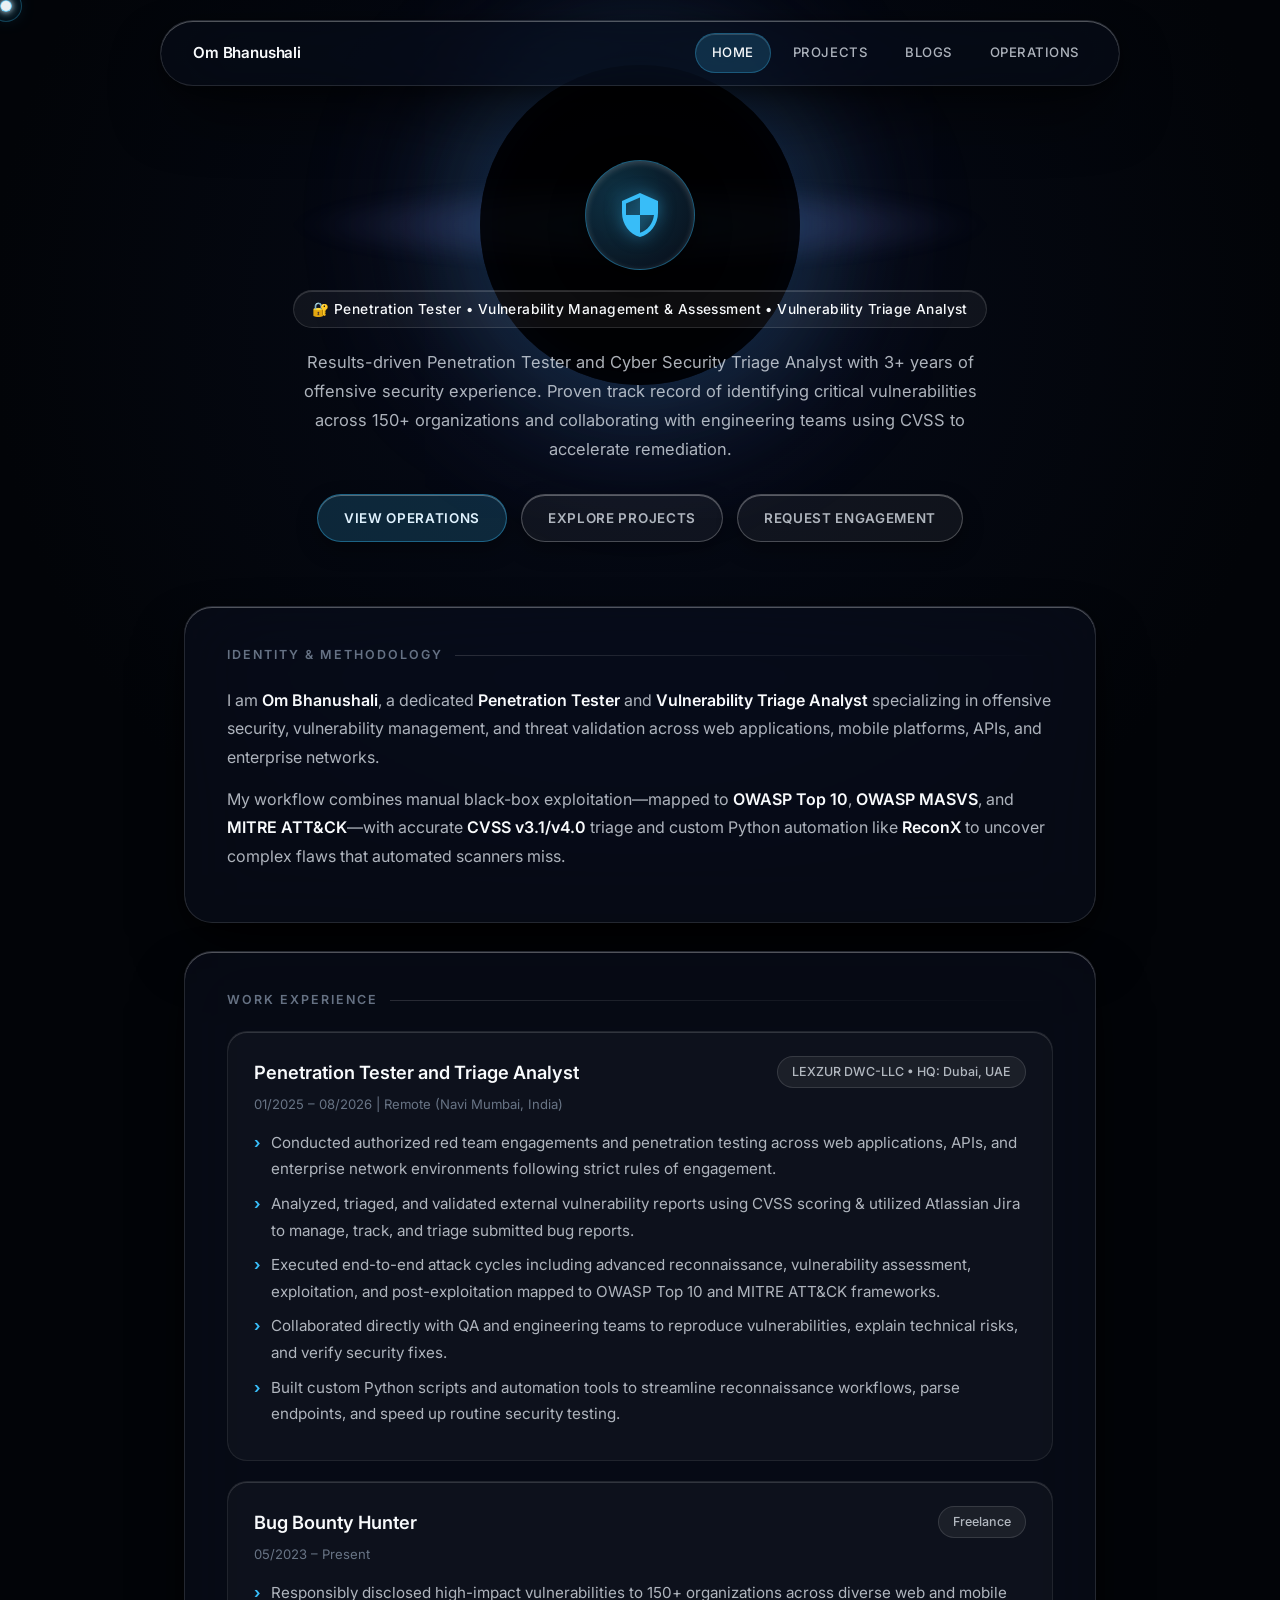
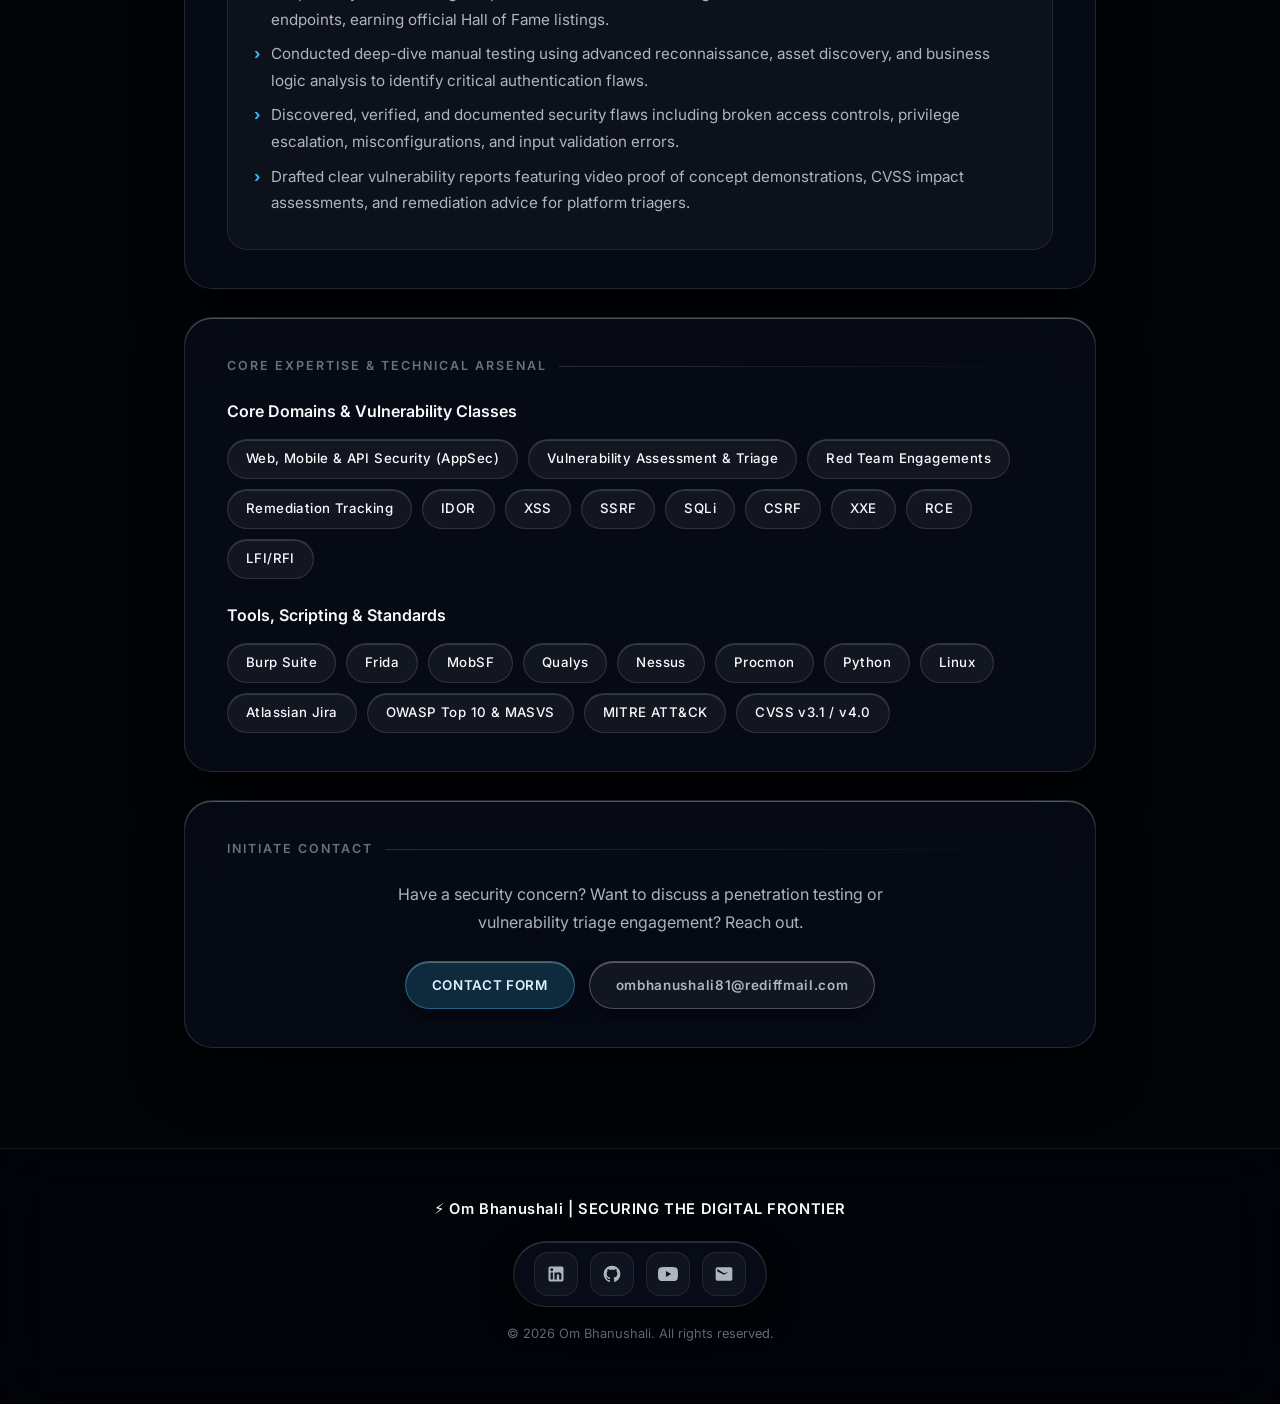
==== commit 86a535c2: "Refactor navigation and add social media links Removed unused navigation elements and added social m" ====
--- a/index.html
+++ b/index.html
@@ -14,39 +14,33 @@
 <body>
     <div class="cursor-dot"></div>
 
+    <!-- Deep Space Black Hole Background -->
     <div class="spatial-ambient" aria-hidden="true">
-        <div class="ambient-orb orb-primary"></div>
-        <div class="ambient-orb orb-secondary"></div>
+        <div class="black-hole-core"></div>
+        <div class="accretion-disk"></div>
     </div>
 
     <nav class="glass-nav">
-        <a href="index.html" class="nav-brand">
-            <div class="nav-logo-icon">OB</div>
-            Om Bhanushali
-        </a>
-        
-        <div class="nav-right-cluster">
-            <div class="nav-links">
-                <a href="index.html" class="active">HOME</a>
-                <a href="projects.html">PROJECTS</a>
-                <a href="blogs.html">BLOGS</a>
-                <a href="op.html">OPERATIONS</a>
-            </div>
-            
-            <button id="theme-toggle" class="theme-toggle-btn" title="Toggle Light/Dark Mode">
-                <svg id="sun-icon" viewBox="0 0 24 24" style="display: none;">
-                    <path d="M12 18a6 6 0 1 1 0-12 6 6 0 0 1 0 12zM11 1h2v3h-2V1zm0 19h2v3h-2v-3zM3.515 4.929l1.414-1.414L7.05 5.636 5.636 7.05 3.515 4.929zM16.95 18.364l1.414-1.414 2.121 2.121-1.414 1.414-2.121-2.121zM1 11h3v2H1v-2zm19 0h3v2h-3v-2zM5.636 16.95l1.414 1.414-2.121 2.121-1.414-1.414 2.121-2.121zM18.364 5.636l1.414 1.414-2.121 2.121-1.414-1.414 2.121-2.121z"/>
-                </svg>
-                <svg id="moon-icon" viewBox="0 0 24 24">
-                    <path d="M12.3 2.05a1 1 0 0 1 .75 1.18 8 8 0 0 0 9.72 9.72 1 1 0 0 1 1.18.75 10 10 0 1 1-11.65-11.65z"/>
-                </svg>
-            </button>
+        <a href="index.html" class="nav-brand">Om Bhanushali</a>
+        <div class="nav-links">
+            <a href="index.html" class="active">HOME</a>
+            <a href="projects.html">PROJECTS</a>
+            <a href="blogs.html">BLOGS</a>
+            <a href="op.html">OPERATIONS</a>
         </div>
     </nav>
 
     <div class="container">
         <header class="hero text-center" data-aos="fade-down">
-            <h1 class="glitch" data-text="Om Bhanushali">Om Bhanushali</h1>
+            <!-- Cybersecurity / Hacker Emblem Logo -->
+            <div class="hero-emblem-wrapper">
+                <div class="hero-emblem">
+                    <svg viewBox="0 0 24 24" xmlns="http://www.w3.org/2000/svg">
+                        <path d="M12 1L3 5v6c0 5.55 3.84 10.74 9 12 5.16-1.26 9-6.45 9-12V5l-9-4zm0 10.99h7c-.53 4.12-3.28 7.79-7 8.94V12H5V6.3l7-3.11v8.8z"/>
+                    </svg>
+                </div>
+            </div>
+            
             <p class="cyber-subtitle">
                 🔐 Penetration Tester • Vulnerability Management & Assessment • Vulnerability Triage Analyst
             </p>
@@ -153,16 +147,21 @@
     <footer class="glass-footer">
         <p class="footer-tagline">⚡ Om Bhanushali | SECURING THE DIGITAL FRONTIER</p>
         
+        <!-- Floating Social Media Dock (Adharv K T Style) -->
         <div class="glass-social-dock">
-            <a href="https://linkedin.com" target="_blank" rel="noopener noreferrer" class="social-icon-btn" title="LinkedIn">
+            <!-- LinkedIn -->
+            <a href="https://www.linkedin.com/in/tsxninja/" target="_blank" rel="noopener noreferrer" class="social-icon-btn" title="LinkedIn">
                 <svg viewBox="0 0 24 24"><path d="M19 3a2 2 0 0 1 2 2v14a2 2 0 0 1-2 2H5a2 2 0 0 1-2-2V5a2 2 0 0 1 2-2h14m-.5 15.5v-5.3a3.26 3.26 0 0 0-3.26-3.26c-.85 0-1.84.52-2.28 1.3v-1.11h-2.79v8.37h2.79v-4.93c0-.77.62-1.4 1.39-1.4a1.4 1.4 0 0 1 1.4 1.4v4.93h2.75M6.88 8.56a1.68 1.68 0 0 0 1.68-1.68c0-.93-.75-1.69-1.68-1.69a1.69 1.69 0 0 0-1.69 1.69c0 .93.76 1.68 1.69 1.68m1.39 9.94v-8.37H5.5v8.37h2.77z"/></svg>
             </a>
-            <a href="https://github.com" target="_blank" rel="noopener noreferrer" class="social-icon-btn" title="GitHub">
+            <!-- GitHub -->
+            <a href="https://github.com/tsx-ninja" target="_blank" rel="noopener noreferrer" class="social-icon-btn" title="GitHub">
                 <svg viewBox="0 0 24 24"><path d="M12 2A10 10 0 0 0 2 12c0 4.42 2.87 8.17 6.84 9.5.5.08.66-.23.66-.5v-1.69c-2.77.6-3.36-1.34-3.36-1.34-.46-1.16-1.11-1.47-1.11-1.47-.91-.62.07-.6.07-.6 1 .07 1.53 1.03 1.53 1.03.87 1.52 2.34 1.07 2.91.83.1-.65.35-1.09.63-1.34-2.22-.25-4.55-1.11-4.55-4.92 0-1.11.38-2 1.03-2.71-.1-.25-.45-1.29.1-2.64 0 0 .84-.27 2.75 1.02.79-.22 1.65-.33 2.5-.33.85 0 1.71.11 2.5.33 1.91-1.29 2.75-1.02 2.75-1.02.55 1.35.2 2.39.1 2.64.65.71 1.03 1.6 1.03 2.71 0 3.82-2.34 4.66-4.57 4.91.36.31.69.92.69 1.85V21c0 .27.16.59.67.5C19.14 20.16 22 16.42 22 12A10 10 0 0 0 12 2z"/></svg>
             </a>
-            <a href="https://youtube.com" target="_blank" rel="noopener noreferrer" class="social-icon-btn" title="YouTube">
+            <!-- YouTube -->
+            <a href="https://www.youtube.com/@TSNINJA20" target="_blank" rel="noopener noreferrer" class="social-icon-btn" title="YouTube">
                 <svg viewBox="0 0 24 24"><path d="M23.498 6.186a3.016 3.016 0 0 0-2.122-2.136C19.505 3.545 12 3.545 12 3.545s-7.505 0-9.377.505A3.017 3.017 0 0 0 .502 6.186C0 8.07 0 12 0 12s0 3.93.502 5.814a3.016 3.016 0 0 0 2.122 2.136c1.871.505 9.376.505 9.376.505s7.505 0 9.377-.505a3.015 3.015 0 0 0 2.122-2.136C24 15.93 24 12 24 12s0-3.93-.502-5.814zM9.545 15.568V8.432L15.818 12l-6.273 3.568z"/></svg>
             </a>
+            <!-- Email -->
             <a href="mailto:ombhanushali81@rediffmail.com" class="social-icon-btn" title="Email">
                 <svg viewBox="0 0 24 24"><path d="M20 4H4c-1.1 0-1.99.9-1.99 2L2 18c0 1.1.9 2 2 2h16c1.1 0 2-.9 2-2V6c0-1.1-.9-2-2-2zm0 4l-8 5-8-4V6l8 5 8-2v2z"/></svg>
             </a>
@@ -174,46 +173,12 @@
     <script src="https://unpkg.com/aos@2.3.1/dist/aos.js"></script>
     <script>
         AOS.init({ duration: 900, once: true });
-        
         const dot = document.querySelector('.cursor-dot');
         if (dot) {
             window.addEventListener('mousemove', (e) => {
                 dot.style.transform = `translate(${e.clientX - 6}px, ${e.clientY - 6}px)`;
             });
         }
-
-        const themeToggleBtn = document.getElementById('theme-toggle');
-        const sunIcon = document.getElementById('sun-icon');
-        const moonIcon = document.getElementById('moon-icon');
-        
-        const currentTheme = localStorage.getItem('theme') || 'dark';
-        if (currentTheme === 'light') {
-            document.documentElement.setAttribute('data-theme', 'light');
-            if (sunIcon) sunIcon.style.display = 'block';
-            if (moonIcon) moonIcon.style.display = 'none';
-        } else {
-            document.documentElement.removeAttribute('data-theme');
-            if (sunIcon) sunIcon.style.display = 'none';
-            if (moonIcon) moonIcon.style.display = 'block';
-        }
-
-        if (themeToggleBtn) {
-            themeToggleBtn.addEventListener('click', () => {
-                let theme = document.documentElement.getAttribute('data-theme');
-                if (theme === 'light') {
-                    document.documentElement.removeAttribute('data-theme');
-                    localStorage.setItem('theme', 'dark');
-                    if (sunIcon) sunIcon.style.display = 'none';
-                    if (moonIcon) moonIcon.style.display = 'block';
-                } else {
-                    document.documentElement.setAttribute('data-theme', 'light');
-                    localStorage.setItem('theme', 'light');
-                    if (sunIcon) sunIcon.style.display = 'block';
-                    if (moonIcon) moonIcon.style.display = 'none';
-                }
-            });
-        }
-
         document.querySelectorAll('.glass-panel, .spatial-card').forEach((el) => {
             el.addEventListener('mousemove', (e) => {
                 const rect = el.getBoundingClientRect();
--- a/style.css
+++ b/style.css
@@ -1,49 +1,31 @@
 /* ==========================================================================
-   SPATIAL UI DESIGN SYSTEM (Clean Professional Edition + Dark/Light Mode)
+   SPATIAL UI DESIGN SYSTEM (Deep Space & Black Hole Edition)
    Author: Om Bhanushali Portfolio
    ========================================================================== */
 
 :root {
-    --bg-canvas: #06080d;
-    --glass-surface: rgba(255, 255, 255, 0.045);
-    --glass-surface-hover: rgba(255, 255, 255, 0.075);
-    --glass-pill: rgba(255, 255, 255, 0.06);
+    --bg-canvas: #020408;
+    --glass-surface: rgba(10, 15, 28, 0.62);
+    --glass-surface-hover: rgba(18, 26, 45, 0.75);
+    --glass-pill: rgba(255, 255, 255, 0.05);
     --glass-border: rgba(255, 255, 255, 0.12);
     --glass-border-strong: rgba(255, 255, 255, 0.24);
-    --specular-top: inset 0 1px 0 0 rgba(255, 255, 255, 0.28);
+    --specular-top: inset 0 1px 0 0 rgba(255, 255, 255, 0.3);
     --specular-subtle: inset 0 1px 0 0 rgba(255, 255, 255, 0.15);
-    --spatial-shadow: 0 24px 48px -12px rgba(0, 0, 0, 0.65), 0 4px 16px rgba(0, 0, 0, 0.4);
-    --spatial-shadow-hover: 0 32px 64px -12px rgba(0, 0, 0, 0.78), 0 8px 24px rgba(0, 0, 0, 0.5);
+    --spatial-shadow: 0 32px 64px -16px rgba(0, 0, 0, 0.85), 0 4px 20px rgba(0, 0, 0, 0.5);
+    --spatial-shadow-hover: 0 40px 80px -16px rgba(0, 0, 0, 0.95), 0 8px 30px rgba(0, 0, 0, 0.7);
 
     --text-primary: #f8fafc;
-    --text-secondary: rgba(226, 232, 240, 0.74);
+    --text-secondary: rgba(226, 232, 240, 0.76);
     --text-muted: rgba(148, 163, 184, 0.68);
-    --accent-core: #c084fc;
-
-    --spatial-blur: blur(32px) saturate(180%);
+    --space-glow: #38bdf8;
+    --accretion-glow: #818cf8;
+
+    --spatial-blur: blur(36px) saturate(180%);
     --radius-chamber: 28px;
     --radius-card: 22px;
     --radius-pill: 9999px;
     --transition-smooth: cubic-bezier(0.22, 1, 0.36, 1);
-}
-
-/* Light Mode Overrides */
-[data-theme="light"] {
-    --bg-canvas: #f1f5f9;
-    --glass-surface: rgba(255, 255, 255, 0.75);
-    --glass-surface-hover: rgba(255, 255, 255, 0.9);
-    --glass-pill: rgba(0, 0, 0, 0.04);
-    --glass-border: rgba(0, 0, 0, 0.08);
-    --glass-border-strong: rgba(0, 0, 0, 0.16);
-    --specular-top: inset 0 1px 0 0 rgba(255, 255, 255, 0.9);
-    --specular-subtle: inset 0 1px 0 0 rgba(255, 255, 255, 0.6);
-    --spatial-shadow: 0 20px 40px -12px rgba(0, 0, 0, 0.1), 0 2px 8px rgba(0, 0, 0, 0.05);
-    --spatial-shadow-hover: 0 28px 50px -12px rgba(0, 0, 0, 0.15), 0 4px 12px rgba(0, 0, 0, 0.08);
-
-    --text-primary: #0f172a;
-    --text-secondary: rgba(51, 65, 85, 0.82);
-    --text-muted: rgba(100, 116, 139, 0.75);
-    --accent-core: #7c3aed;
 }
 
 *, *::before, *::after {
@@ -71,39 +53,54 @@
     min-height: 100vh;
     overflow-x: hidden;
     position: relative;
-    transition: background-color 0.3s ease, color 0.3s ease;
-}
-
+}
+
+/* Deep Space Black Hole Atmospheric Background */
 .spatial-ambient {
     position: fixed;
     inset: 0;
     pointer-events: none;
     z-index: -1;
     overflow: hidden;
-}
-
-.ambient-orb {
+    background: radial-gradient(circle at 50% 35%, #060b19 0%, #020408 75%);
+}
+
+.black-hole-core {
     position: absolute;
+    top: 25%;
+    left: 50%;
+    transform: translate(-50%, -50%);
+    width: 320px;
+    height: 320px;
+    background: #000000;
     border-radius: 50%;
-    filter: blur(95px);
-    opacity: 0.32;
-}
-
-.orb-primary {
-    width: 540px;
-    height: 540px;
-    background: radial-gradient(circle, rgba(226, 232, 240, 0.2), transparent 70%);
-    top: -140px;
+    box-shadow: 
+        0 0 90px 30px rgba(56, 189, 248, 0.15),
+        0 0 160px 70px rgba(129, 140, 248, 0.12),
+        inset 0 0 40px 10px rgba(2, 4, 8, 0.95);
+    opacity: 0.85;
+    z-index: -2;
+    animation: photon-sphere 12s ease-in-out infinite alternate;
+}
+
+.accretion-disk {
+    position: absolute;
+    top: 25%;
     left: 50%;
-    transform: translateX(-50%);
-}
-
-.orb-secondary {
-    width: 460px;
-    height: 460px;
-    background: radial-gradient(circle, rgba(148, 163, 184, 0.16), transparent 70%);
-    bottom: 8%;
-    right: -120px;
+    transform: translate(-50%, -50%) rotateX(72deg);
+    width: 680px;
+    height: 280px;
+    background: radial-gradient(ellipse, rgba(56, 189, 248, 0.35) 0%, rgba(129, 140, 248, 0.2) 40%, transparent 70%);
+    border-radius: 50%;
+    filter: blur(25px);
+    z-index: -3;
+    pointer-events: none;
+    opacity: 0.75;
+}
+
+@keyframes photon-sphere {
+    0% { transform: translate(-50%, -50%) scale(0.98); opacity: 0.8; }
+    100% { transform: translate(-50%, -50%) scale(1.02); opacity: 0.95; }
 }
 
 /* Custom Cursor */
@@ -114,11 +111,11 @@
     width: 12px;
     height: 12px;
     background: rgba(255, 255, 255, 0.95);
-    border: 1.5px solid rgba(255, 255, 255, 0.45);
+    border: 1.5px solid rgba(56, 189, 248, 0.65);
     border-radius: 50%;
     pointer-events: none;
     z-index: 99999;
-    box-shadow: 0 0 18px rgba(255, 255, 255, 0.65), 0 0 4px rgba(255, 255, 255, 0.95);
+    box-shadow: 0 0 20px rgba(56, 189, 248, 0.75), 0 0 6px rgba(255, 255, 255, 0.95);
     will-change: transform;
 }
 
@@ -127,68 +124,44 @@
     position: absolute;
     top: 50%;
     left: 50%;
-    width: 28px;
-    height: 28px;
+    width: 32px;
+    height: 32px;
     transform: translate(-50%, -50%);
     border-radius: 50%;
-    border: 1px solid rgba(255, 255, 255, 0.22);
-    background: rgba(255, 255, 255, 0.04);
+    border: 1px solid rgba(56, 189, 248, 0.28);
+    background: rgba(56, 189, 248, 0.04);
 }
 
 @media (hover: none), (pointer: coarse) {
     .cursor-dot { display: none !important; }
 }
 
-/* Floating Navigation with OB Monogram */
+/* Floating Navigation */
 .glass-nav {
     position: sticky;
     top: 20px;
     z-index: 1000;
     max-width: 960px;
     margin: 20px auto 0;
-    padding: 10px 22px;
+    padding: 12px 24px;
     display: flex;
     align-items: center;
     justify-content: space-between;
-    background: var(--glass-surface);
+    background: rgba(8, 13, 24, 0.65);
     backdrop-filter: var(--spatial-blur);
     -webkit-backdrop-filter: var(--spatial-blur);
     border: 1px solid var(--glass-border);
     border-radius: var(--radius-pill);
     box-shadow: var(--specular-top), var(--spatial-shadow);
-    transition: background 0.3s ease, border-color 0.3s ease;
 }
 
 .nav-brand {
-    display: flex;
-    align-items: center;
-    gap: 10px;
     font-weight: 600;
     font-size: 0.95rem;
     letter-spacing: -0.01em;
     color: var(--text-primary);
     text-decoration: none;
-}
-
-.nav-logo-icon {
-    width: 32px;
-    height: 32px;
-    display: flex;
-    align-items: center;
-    justify-content: center;
-    background: linear-gradient(135deg, rgba(192, 132, 252, 0.3), rgba(56, 189, 248, 0.2));
-    border: 1px solid rgba(192, 132, 252, 0.5);
-    border-radius: 50%;
-    font-weight: 800;
-    font-size: 0.75rem;
-    color: var(--accent-core);
-    box-shadow: 0 0 10px rgba(192, 132, 252, 0.3);
-}
-
-.nav-right-cluster {
-    display: flex;
-    align-items: center;
-    gap: 10px;
+    padding-left: 8px;
 }
 
 .nav-links {
@@ -210,40 +183,14 @@
 
 .nav-links a:hover {
     color: var(--text-primary);
-    background: var(--glass-pill);
+    background: rgba(255, 255, 255, 0.08);
 }
 
 .nav-links a.active {
     color: var(--text-primary);
-    background: rgba(192, 132, 252, 0.18);
+    background: rgba(56, 189, 248, 0.18);
     box-shadow: var(--specular-subtle);
-    border: 1px solid rgba(192, 132, 252, 0.35);
-}
-
-/* Theme Toggle Button */
-.theme-toggle-btn {
-    width: 38px;
-    height: 38px;
-    display: flex;
-    align-items: center;
-    justify-content: center;
-    background: var(--glass-pill);
-    border: 1px solid var(--glass-border);
-    border-radius: 50%;
-    color: var(--text-primary);
-    cursor: pointer;
-    transition: all 0.25s var(--transition-smooth);
-}
-
-.theme-toggle-btn:hover {
-    background: rgba(192, 132, 252, 0.2);
-    transform: scale(1.08);
-}
-
-.theme-toggle-btn svg {
-    width: 18px;
-    height: 18px;
-    fill: currentColor;
+    border: 1px solid rgba(56, 189, 248, 0.3);
 }
 
 /* Layout Container */
@@ -256,27 +203,53 @@
 .text-center { text-align: center; }
 
 .hero {
-    padding: 64px 20px 40px;
+    padding: 54px 20px 40px;
     margin-bottom: 24px;
 }
 
-.glitch {
-    font-size: clamp(2.4rem, 5vw, 3.6rem);
+/* Hacker / Cyber Logo Emblem */
+.hero-emblem-wrapper {
+    position: relative;
+    width: 110px;
+    height: 110px;
+    margin: 0 auto 20px;
+}
+
+.hero-emblem {
+    width: 100%;
+    height: 100%;
+    border-radius: 50%;
+    background: radial-gradient(circle at 30% 30%, rgba(56, 189, 248, 0.25), rgba(8, 13, 24, 0.9));
+    border: 1.5px solid rgba(56, 189, 248, 0.4);
+    box-shadow: 0 12px 32px rgba(0, 0, 0, 0.6), inset 0 2px 6px rgba(255, 255, 255, 0.2);
+    display: flex;
+    align-items: center;
+    justify-content: center;
+    backdrop-filter: var(--spatial-blur);
+}
+
+.hero-emblem svg {
+    width: 48px;
+    height: 48px;
+    fill: #38bdf8;
+    filter: drop-shadow(0 0 8px rgba(56, 189, 248, 0.5));
+}
+
+.hero-title-clean {
+    font-size: clamp(2.2rem, 4.5vw, 3.2rem);
     font-weight: 700;
-    letter-spacing: -0.03em;
-    margin-bottom: 14px;
-    background: linear-gradient(180deg, var(--text-primary) 0%, var(--text-secondary) 100%);
-    -webkit-background-clip: text;
-    -webkit-text-fill-color: transparent;
-    text-shadow: 0 12px 32px rgba(0, 0, 0, 0.35);
+    letter-spacing: -0.02em;
+    margin-bottom: 12px;
+    color: #ffffff;
+    text-shadow: 0 8px 24px rgba(0, 0, 0, 0.5);
 }
 
 .cyber-subtitle {
     display: inline-block;
     color: var(--text-primary);
-    font-size: 0.88rem;
+    font-size: 0.86rem;
     font-weight: 500;
-    letter-spacing: 0.02em;
+    letter-spacing: 0.03em;
     padding: 7px 18px;
     margin-bottom: 20px;
     background: var(--glass-pill);
@@ -290,7 +263,7 @@
     margin: 0 auto 30px;
     color: var(--text-secondary);
     font-size: 1.03rem;
-    line-height: 1.7;
+    line-height: 1.75;
 }
 
 .hero-actions {
@@ -313,30 +286,31 @@
     text-decoration: none;
     border-radius: var(--radius-pill) !important;
     border: 1px solid var(--glass-border-strong) !important;
-    background: var(--glass-surface) !important;
+    background: rgba(255, 255, 255, 0.09) !important;
     color: var(--text-primary) !important;
     box-shadow: var(--specular-top), 0 8px 20px rgba(0, 0, 0, 0.35);
     transition: transform 0.25s var(--transition-smooth), background 0.25s ease, box-shadow 0.25s ease;
 }
 
 .btn-primary {
-    background: rgba(192, 132, 252, 0.18) !important;
-    border-color: rgba(192, 132, 252, 0.4) !important;
-    color: var(--text-primary) !important;
+    background: rgba(56, 189, 248, 0.18) !important;
+    border-color: rgba(56, 189, 248, 0.4) !important;
+    color: #e0f2fe !important;
 }
 
 .btn-secondary {
-    background: var(--glass-pill) !important;
+    background: rgba(255, 255, 255, 0.05) !important;
     color: var(--text-secondary) !important;
 }
 
 .btn:hover {
     transform: translateY(-2px) scale(1.015);
-    background: rgba(192, 132, 252, 0.28) !important;
+    background: rgba(56, 189, 248, 0.28) !important;
+    color: #ffffff !important;
     box-shadow: var(--specular-top), 0 14px 28px rgba(0, 0, 0, 0.45);
 }
 
-/* 3D Perspective Glass Panels */
+/* Glass Chambers */
 .glass-panel, .chamber, .spatial-card {
     position: relative;
     overflow: hidden;
@@ -346,7 +320,7 @@
     border: 1px solid var(--glass-border);
     border-radius: var(--radius-chamber);
     box-shadow: var(--specular-top), var(--spatial-shadow);
-    padding: 36px 40px;
+    padding: 38px 42px;
     margin-bottom: 28px;
     transform-style: preserve-3d;
     will-change: transform;
@@ -360,8 +334,8 @@
     border-radius: inherit;
     background: radial-gradient(
         600px circle at var(--mouse-x, 50%) var(--mouse-y, -200px),
-        rgba(192, 132, 252, 0.12),
-        transparent 42%
+        rgba(56, 189, 248, 0.12),
+        transparent 45%
     );
     opacity: 0;
     transition: opacity 0.35s ease;
@@ -380,7 +354,7 @@
 
 .glass-panel:hover, .chamber:hover, .spatial-card:hover {
     background: var(--glass-surface-hover);
-    border-color: rgba(192, 132, 252, 0.35);
+    border-color: rgba(56, 189, 248, 0.3);
     box-shadow: var(--specular-top), var(--spatial-shadow-hover);
 }
 
@@ -400,13 +374,13 @@
     content: "";
     flex: 1;
     height: 1px;
-    background: linear-gradient(90deg, var(--glass-border-strong), transparent);
+    background: linear-gradient(90deg, rgba(255, 255, 255, 0.14), transparent);
 }
 
 .section-text {
     color: var(--text-secondary);
     font-size: 1rem;
-    line-height: 1.75;
+    line-height: 1.78;
     margin-bottom: 14px;
 }
 
@@ -415,8 +389,8 @@
 /* Experience Item */
 .experience-item {
     padding: 24px 26px;
-    background: var(--glass-pill);
-    border: 1px solid var(--glass-border);
+    background: rgba(255, 255, 255, 0.03);
+    border: 1px solid rgba(255, 255, 255, 0.08);
     border-radius: 20px;
     box-shadow: var(--specular-subtle);
 }
@@ -447,8 +421,8 @@
     font-weight: 500;
     color: var(--text-secondary);
     padding: 5px 14px;
-    background: var(--glass-pill);
-    border: 1px solid var(--glass-border);
+    background: rgba(255, 255, 255, 0.06);
+    border: 1px solid rgba(255, 255, 255, 0.12);
     border-radius: var(--radius-pill);
 }
 
@@ -466,7 +440,7 @@
     margin-bottom: 8px;
 }
 
-.list-indicator { color: var(--text-primary); font-weight: 600; opacity: 0.65; }
+.list-indicator { color: var(--space-glow); font-weight: 700; }
 
 .expertise-grid {
     display: flex;
@@ -489,50 +463,12 @@
 }
 
 .spatial-pill:hover {
-    background: rgba(192, 132, 252, 0.18);
-    border-color: rgba(192, 132, 252, 0.45);
+    background: rgba(56, 189, 248, 0.16);
+    border-color: rgba(56, 189, 248, 0.4);
     transform: translateY(-2px);
 }
 
-.spatial-grid {
-    display: grid;
-    grid-template-columns: repeat(auto-fit, minmax(280px, 1fr));
-    gap: 20px;
-}
-
-.spatial-card {
-    padding: 28px 30px;
-    border-radius: var(--radius-card);
-    margin-bottom: 0;
-    display: flex;
-    flex-direction: column;
-    justify-content: space-between;
-}
-
-.card-tag {
-    display: inline-block;
-    font-size: 0.74rem;
-    font-weight: 600;
-    letter-spacing: 0.06em;
-    text-transform: uppercase;
-    color: var(--text-muted);
-    margin-bottom: 8px;
-}
-
-.card-title {
-    font-size: 1.22rem;
-    font-weight: 600;
-    color: var(--text-primary);
-    margin-bottom: 10px;
-}
-
-.card-desc {
-    color: var(--text-secondary);
-    font-size: 0.94rem;
-    line-height: 1.68;
-}
-
-/* Floating Social Media Dock */
+/* Floating Social Media Dock (Inspired by Adharv K T Portfolio) */
 .glass-social-dock {
     display: flex;
     justify-content: center;
@@ -540,11 +476,11 @@
     gap: 12px;
     margin: 20px 0 16px;
     padding: 10px 20px;
-    background: var(--glass-surface);
+    background: rgba(10, 15, 28, 0.75);
     backdrop-filter: var(--spatial-blur);
     border: 1px solid var(--glass-border);
     border-radius: var(--radius-pill);
-    box-shadow: var(--specular-subtle), 0 12px 32px rgba(0, 0, 0, 0.2);
+    box-shadow: var(--specular-subtle), 0 12px 32px rgba(0, 0, 0, 0.5);
     max-width: fit-content;
     margin-left: auto;
     margin-right: auto;
@@ -556,8 +492,8 @@
     display: flex;
     align-items: center;
     justify-content: center;
-    background: var(--glass-pill);
-    border: 1px solid var(--glass-border);
+    background: rgba(255, 255, 255, 0.04);
+    border: 1px solid rgba(255, 255, 255, 0.08);
     border-radius: 14px;
     color: var(--text-secondary);
     text-decoration: none;
@@ -572,11 +508,11 @@
 }
 
 .social-icon-btn:hover {
-    background: rgba(192, 132, 252, 0.25);
-    border-color: rgba(192, 132, 252, 0.6);
-    color: var(--text-primary);
+    background: rgba(56, 189, 248, 0.2);
+    border-color: rgba(56, 189, 248, 0.5);
+    color: #ffffff;
     transform: translateY(-3px);
-    box-shadow: 0 8px 20px rgba(192, 132, 252, 0.35);
+    box-shadow: 0 8px 20px rgba(56, 189, 248, 0.3);
 }
 
 .social-icon-btn:hover svg {
@@ -586,10 +522,10 @@
 /* Footer */
 .glass-footer {
     text-align: center;
-    padding: 44px 20px 56px;
+    padding: 48px 20px 60px;
     margin-top: 52px;
-    border-top: 1px solid var(--glass-border);
-    background: var(--glass-surface);
+    border-top: 1px solid rgba(255, 255, 255, 0.08);
+    background: rgba(2, 4, 8, 0.75);
     backdrop-filter: var(--spatial-blur);
 }
 
@@ -609,5 +545,7 @@
 @media (max-width: 720px) {
     .glass-nav { margin: 12px 16px 0; flex-direction: column; gap: 10px; }
     .glass-panel, .chamber, .spatial-card { padding: 26px 22px; }
+    .black-hole-core { width: 220px; height: 220px; }
+    .accretion-disk { width: 420px; height: 180px; }
     .glass-social-dock { flex-wrap: wrap; max-width: 320px; }
 }
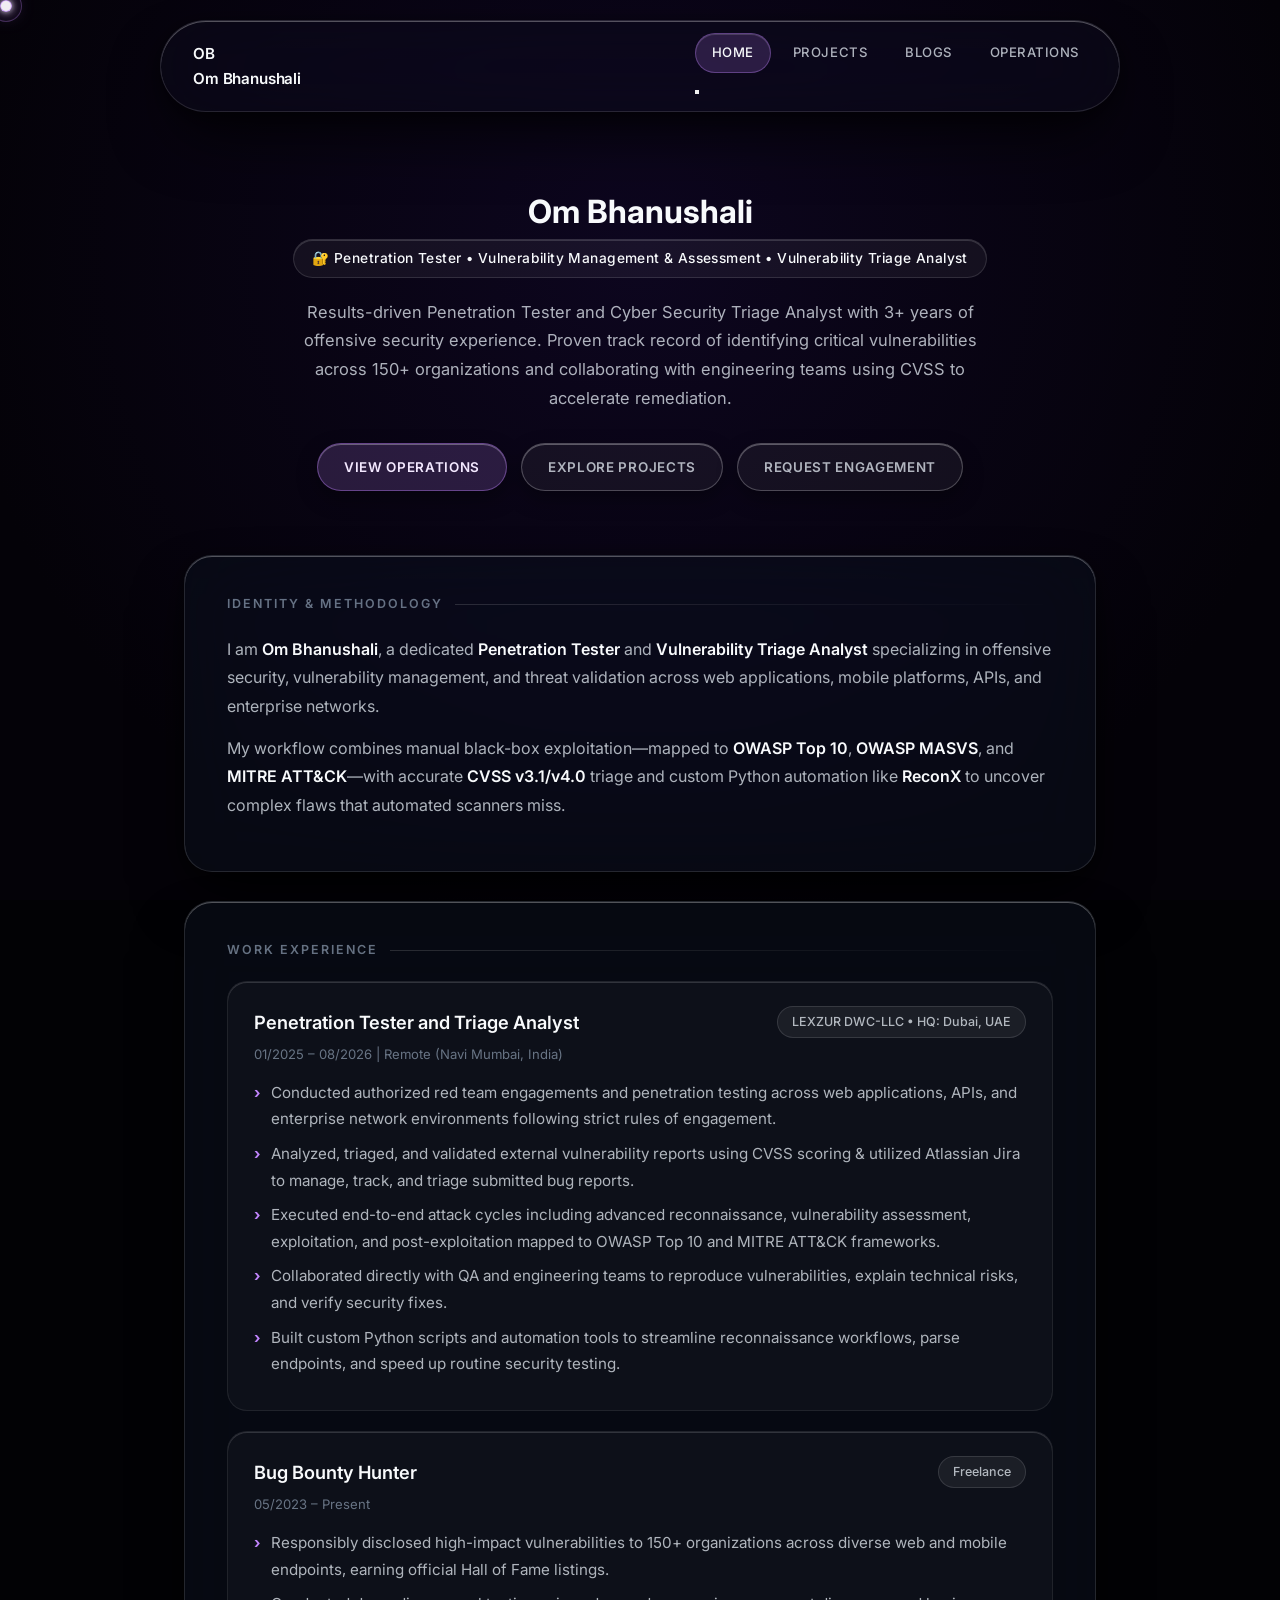
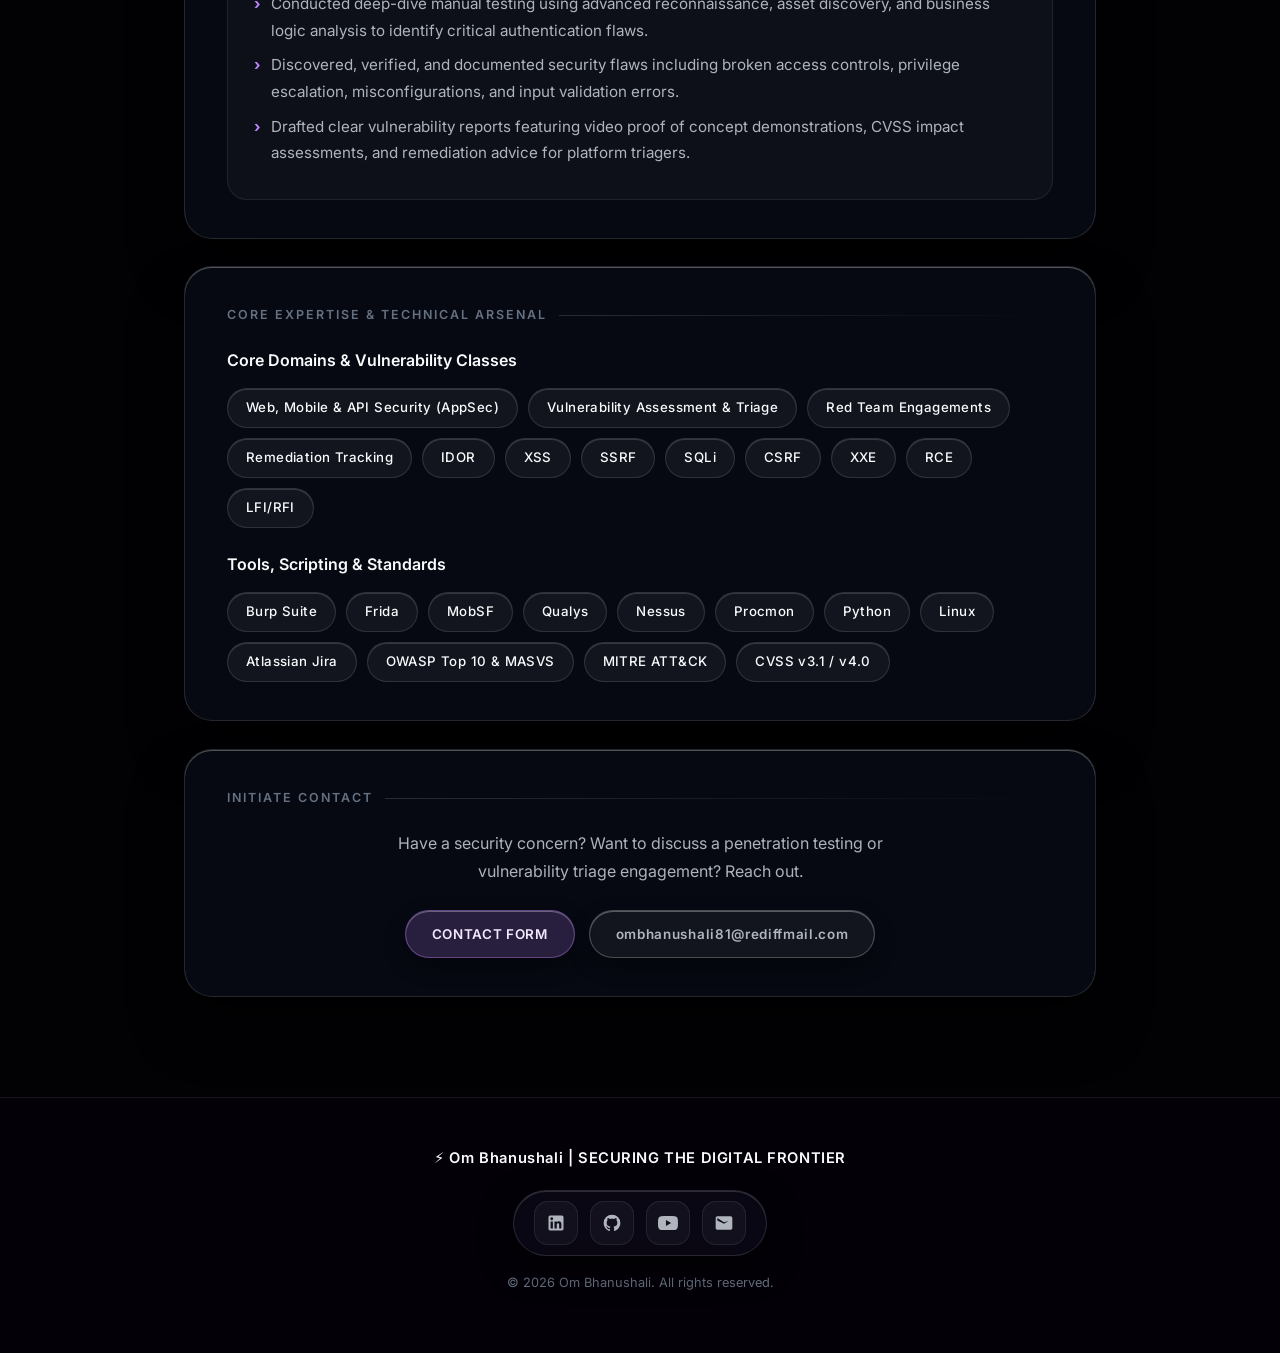
==== commit 2a611493: "Update index.html" ====
--- a/index.html
+++ b/index.html
@@ -14,33 +14,39 @@
 <body>
     <div class="cursor-dot"></div>
 
-    <!-- Deep Space Black Hole Background -->
     <div class="spatial-ambient" aria-hidden="true">
-        <div class="black-hole-core"></div>
-        <div class="accretion-disk"></div>
+        <div class="ambient-orb orb-primary"></div>
+        <div class="ambient-orb orb-secondary"></div>
     </div>
 
     <nav class="glass-nav">
-        <a href="index.html" class="nav-brand">Om Bhanushali</a>
-        <div class="nav-links">
-            <a href="index.html" class="active">HOME</a>
-            <a href="projects.html">PROJECTS</a>
-            <a href="blogs.html">BLOGS</a>
-            <a href="op.html">OPERATIONS</a>
+        <a href="index.html" class="nav-brand">
+            <div class="nav-logo-icon">OB</div>
+            Om Bhanushali
+        </a>
+        
+        <div class="nav-right-cluster">
+            <div class="nav-links">
+                <a href="index.html" class="active">HOME</a>
+                <a href="projects.html">PROJECTS</a>
+                <a href="blogs.html">BLOGS</a>
+                <a href="op.html">OPERATIONS</a>
+            </div>
+            
+            <button id="theme-toggle" class="theme-toggle-btn" title="Toggle Light/Dark Mode">
+                <svg id="sun-icon" viewBox="0 0 24 24" style="display: none;">
+                    <path d="M12 18a6 6 0 1 1 0-12 6 6 0 0 1 0 12zM11 1h2v3h-2V1zm0 19h2v3h-2v-3zM3.515 4.929l1.414-1.414L7.05 5.636 5.636 7.05 3.515 4.929zM16.95 18.364l1.414-1.414 2.121 2.121-1.414 1.414-2.121-2.121zM1 11h3v2H1v-2zm19 0h3v2h-3v-2zM5.636 16.95l1.414 1.414-2.121 2.121-1.414-1.414 2.121-2.121zM18.364 5.636l1.414 1.414-2.121 2.121-1.414-1.414 2.121-2.121z"/>
+                </svg>
+                <svg id="moon-icon" viewBox="0 0 24 24">
+                    <path d="M12.3 2.05a1 1 0 0 1 .75 1.18 8 8 0 0 0 9.72 9.72 1 1 0 0 1 1.18.75 10 10 0 1 1-11.65-11.65z"/>
+                </svg>
+            </button>
         </div>
     </nav>
 
     <div class="container">
         <header class="hero text-center" data-aos="fade-down">
-            <!-- Cybersecurity / Hacker Emblem Logo -->
-            <div class="hero-emblem-wrapper">
-                <div class="hero-emblem">
-                    <svg viewBox="0 0 24 24" xmlns="http://www.w3.org/2000/svg">
-                        <path d="M12 1L3 5v6c0 5.55 3.84 10.74 9 12 5.16-1.26 9-6.45 9-12V5l-9-4zm0 10.99h7c-.53 4.12-3.28 7.79-7 8.94V12H5V6.3l7-3.11v8.8z"/>
-                    </svg>
-                </div>
-            </div>
-            
+            <h1 class="glitch" data-text="Om Bhanushali">Om Bhanushali</h1>
             <p class="cyber-subtitle">
                 🔐 Penetration Tester • Vulnerability Management & Assessment • Vulnerability Triage Analyst
             </p>
@@ -147,21 +153,16 @@
     <footer class="glass-footer">
         <p class="footer-tagline">⚡ Om Bhanushali | SECURING THE DIGITAL FRONTIER</p>
         
-        <!-- Floating Social Media Dock (Adharv K T Style) -->
         <div class="glass-social-dock">
-            <!-- LinkedIn -->
-            <a href="https://www.linkedin.com/in/tsxninja/" target="_blank" rel="noopener noreferrer" class="social-icon-btn" title="LinkedIn">
+            <a href="https://linkedin.com" target="_blank" rel="noopener noreferrer" class="social-icon-btn" title="LinkedIn">
                 <svg viewBox="0 0 24 24"><path d="M19 3a2 2 0 0 1 2 2v14a2 2 0 0 1-2 2H5a2 2 0 0 1-2-2V5a2 2 0 0 1 2-2h14m-.5 15.5v-5.3a3.26 3.26 0 0 0-3.26-3.26c-.85 0-1.84.52-2.28 1.3v-1.11h-2.79v8.37h2.79v-4.93c0-.77.62-1.4 1.39-1.4a1.4 1.4 0 0 1 1.4 1.4v4.93h2.75M6.88 8.56a1.68 1.68 0 0 0 1.68-1.68c0-.93-.75-1.69-1.68-1.69a1.69 1.69 0 0 0-1.69 1.69c0 .93.76 1.68 1.69 1.68m1.39 9.94v-8.37H5.5v8.37h2.77z"/></svg>
             </a>
-            <!-- GitHub -->
-            <a href="https://github.com/tsx-ninja" target="_blank" rel="noopener noreferrer" class="social-icon-btn" title="GitHub">
+            <a href="https://github.com" target="_blank" rel="noopener noreferrer" class="social-icon-btn" title="GitHub">
                 <svg viewBox="0 0 24 24"><path d="M12 2A10 10 0 0 0 2 12c0 4.42 2.87 8.17 6.84 9.5.5.08.66-.23.66-.5v-1.69c-2.77.6-3.36-1.34-3.36-1.34-.46-1.16-1.11-1.47-1.11-1.47-.91-.62.07-.6.07-.6 1 .07 1.53 1.03 1.53 1.03.87 1.52 2.34 1.07 2.91.83.1-.65.35-1.09.63-1.34-2.22-.25-4.55-1.11-4.55-4.92 0-1.11.38-2 1.03-2.71-.1-.25-.45-1.29.1-2.64 0 0 .84-.27 2.75 1.02.79-.22 1.65-.33 2.5-.33.85 0 1.71.11 2.5.33 1.91-1.29 2.75-1.02 2.75-1.02.55 1.35.2 2.39.1 2.64.65.71 1.03 1.6 1.03 2.71 0 3.82-2.34 4.66-4.57 4.91.36.31.69.92.69 1.85V21c0 .27.16.59.67.5C19.14 20.16 22 16.42 22 12A10 10 0 0 0 12 2z"/></svg>
             </a>
-            <!-- YouTube -->
-            <a href="https://www.youtube.com/@TSNINJA20" target="_blank" rel="noopener noreferrer" class="social-icon-btn" title="YouTube">
+            <a href="https://youtube.com" target="_blank" rel="noopener noreferrer" class="social-icon-btn" title="YouTube">
                 <svg viewBox="0 0 24 24"><path d="M23.498 6.186a3.016 3.016 0 0 0-2.122-2.136C19.505 3.545 12 3.545 12 3.545s-7.505 0-9.377.505A3.017 3.017 0 0 0 .502 6.186C0 8.07 0 12 0 12s0 3.93.502 5.814a3.016 3.016 0 0 0 2.122 2.136c1.871.505 9.376.505 9.376.505s7.505 0 9.377-.505a3.015 3.015 0 0 0 2.122-2.136C24 15.93 24 12 24 12s0-3.93-.502-5.814zM9.545 15.568V8.432L15.818 12l-6.273 3.568z"/></svg>
             </a>
-            <!-- Email -->
             <a href="mailto:ombhanushali81@rediffmail.com" class="social-icon-btn" title="Email">
                 <svg viewBox="0 0 24 24"><path d="M20 4H4c-1.1 0-1.99.9-1.99 2L2 18c0 1.1.9 2 2 2h16c1.1 0 2-.9 2-2V6c0-1.1-.9-2-2-2zm0 4l-8 5-8-4V6l8 5 8-2v2z"/></svg>
             </a>
@@ -173,12 +174,46 @@
     <script src="https://unpkg.com/aos@2.3.1/dist/aos.js"></script>
     <script>
         AOS.init({ duration: 900, once: true });
+        
         const dot = document.querySelector('.cursor-dot');
         if (dot) {
             window.addEventListener('mousemove', (e) => {
                 dot.style.transform = `translate(${e.clientX - 6}px, ${e.clientY - 6}px)`;
             });
         }
+
+        const themeToggleBtn = document.getElementById('theme-toggle');
+        const sunIcon = document.getElementById('sun-icon');
+        const moonIcon = document.getElementById('moon-icon');
+        
+        const currentTheme = localStorage.getItem('theme') || 'dark';
+        if (currentTheme === 'light') {
+            document.documentElement.setAttribute('data-theme', 'light');
+            if (sunIcon) sunIcon.style.display = 'block';
+            if (moonIcon) moonIcon.style.display = 'none';
+        } else {
+            document.documentElement.removeAttribute('data-theme');
+            if (sunIcon) sunIcon.style.display = 'none';
+            if (moonIcon) moonIcon.style.display = 'block';
+        }
+
+        if (themeToggleBtn) {
+            themeToggleBtn.addEventListener('click', () => {
+                let theme = document.documentElement.getAttribute('data-theme');
+                if (theme === 'light') {
+                    document.documentElement.removeAttribute('data-theme');
+                    localStorage.setItem('theme', 'dark');
+                    if (sunIcon) sunIcon.style.display = 'none';
+                    if (moonIcon) moonIcon.style.display = 'block';
+                } else {
+                    document.documentElement.setAttribute('data-theme', 'light');
+                    localStorage.setItem('theme', 'light');
+                    if (sunIcon) sunIcon.style.display = 'block';
+                    if (moonIcon) moonIcon.style.display = 'none';
+                }
+            });
+        }
+
         document.querySelectorAll('.glass-panel, .spatial-card').forEach((el) => {
             el.addEventListener('mousemove', (e) => {
                 const rect = el.getBoundingClientRect();
--- a/style.css
+++ b/style.css
@@ -1,12 +1,12 @@
 /* ==========================================================================
-   SPATIAL UI DESIGN SYSTEM (Deep Space & Black Hole Edition)
+   SPATIAL UI DESIGN SYSTEM (TON 618 Hyper-Quasar Edition)
    Author: Om Bhanushali Portfolio
    ========================================================================== */
 
 :root {
-    --bg-canvas: #020408;
-    --glass-surface: rgba(10, 15, 28, 0.62);
-    --glass-surface-hover: rgba(18, 26, 45, 0.75);
+    --bg-canvas: #020205;
+    --glass-surface: rgba(10, 14, 26, 0.65);
+    --glass-surface-hover: rgba(18, 24, 42, 0.78);
     --glass-pill: rgba(255, 255, 255, 0.05);
     --glass-border: rgba(255, 255, 255, 0.12);
     --glass-border-strong: rgba(255, 255, 255, 0.24);
@@ -18,8 +18,8 @@
     --text-primary: #f8fafc;
     --text-secondary: rgba(226, 232, 240, 0.76);
     --text-muted: rgba(148, 163, 184, 0.68);
-    --space-glow: #38bdf8;
-    --accretion-glow: #818cf8;
+    --quasar-glow: #38bdf8;
+    --ton-core: #c084fc;
 
     --spatial-blur: blur(36px) saturate(180%);
     --radius-chamber: 28px;
@@ -55,52 +55,53 @@
     position: relative;
 }
 
-/* Deep Space Black Hole Atmospheric Background */
+/* Deep Space TON 618 Quasar Atmospheric Background */
 .spatial-ambient {
     position: fixed;
     inset: 0;
     pointer-events: none;
     z-index: -1;
     overflow: hidden;
-    background: radial-gradient(circle at 50% 35%, #060b19 0%, #020408 75%);
-}
-
+    background: radial-gradient(circle at 50% 28%, #0d061f 0%, #040208 75%);
+}
+
+/* TON 618 Supermassive Quasar Core & Blinding Accretion Disk Simulation */
 .black-hole-core {
     position: absolute;
-    top: 25%;
+    top: 24%;
     left: 50%;
     transform: translate(-50%, -50%);
-    width: 320px;
-    height: 320px;
+    width: 280px;
+    height: 280px;
     background: #000000;
     border-radius: 50%;
     box-shadow: 
-        0 0 90px 30px rgba(56, 189, 248, 0.15),
-        0 0 160px 70px rgba(129, 140, 248, 0.12),
-        inset 0 0 40px 10px rgba(2, 4, 8, 0.95);
-    opacity: 0.85;
+        0 0 120px 40px rgba(192, 132, 252, 0.25),
+        0 0 220px 90px rgba(56, 189, 248, 0.18),
+        inset 0 0 50px 15px rgba(15, 8, 30, 0.95);
+    opacity: 0.9;
     z-index: -2;
-    animation: photon-sphere 12s ease-in-out infinite alternate;
+    animation: ton-pulsate 10s ease-in-out infinite alternate;
 }
 
 .accretion-disk {
     position: absolute;
-    top: 25%;
+    top: 24%;
     left: 50%;
-    transform: translate(-50%, -50%) rotateX(72deg);
-    width: 680px;
-    height: 280px;
-    background: radial-gradient(ellipse, rgba(56, 189, 248, 0.35) 0%, rgba(129, 140, 248, 0.2) 40%, transparent 70%);
+    transform: translate(-50%, -50%) rotateX(74deg);
+    width: 820px;
+    height: 320px;
+    background: radial-gradient(ellipse, rgba(192, 132, 252, 0.45) 0%, rgba(56, 189, 248, 0.28) 45%, transparent 72%);
     border-radius: 50%;
-    filter: blur(25px);
+    filter: blur(28px);
     z-index: -3;
     pointer-events: none;
-    opacity: 0.75;
-}
-
-@keyframes photon-sphere {
-    0% { transform: translate(-50%, -50%) scale(0.98); opacity: 0.8; }
-    100% { transform: translate(-50%, -50%) scale(1.02); opacity: 0.95; }
+    opacity: 0.85;
+}
+
+@keyframes ton-pulsate {
+    0% { transform: translate(-50%, -50%) scale(0.97); box-shadow: 0 0 100px 35px rgba(192, 132, 252, 0.22), 0 0 190px 80px rgba(56, 189, 248, 0.15); }
+    100% { transform: translate(-50%, -50%) scale(1.03); box-shadow: 0 0 140px 50px rgba(192, 132, 252, 0.32), 0 0 250px 100px rgba(56, 189, 248, 0.22); }
 }
 
 /* Custom Cursor */
@@ -111,11 +112,11 @@
     width: 12px;
     height: 12px;
     background: rgba(255, 255, 255, 0.95);
-    border: 1.5px solid rgba(56, 189, 248, 0.65);
+    border: 1.5px solid rgba(192, 132, 252, 0.65);
     border-radius: 50%;
     pointer-events: none;
     z-index: 99999;
-    box-shadow: 0 0 20px rgba(56, 189, 248, 0.75), 0 0 6px rgba(255, 255, 255, 0.95);
+    box-shadow: 0 0 20px rgba(192, 132, 252, 0.75), 0 0 6px rgba(255, 255, 255, 0.95);
     will-change: transform;
 }
 
@@ -128,8 +129,8 @@
     height: 32px;
     transform: translate(-50%, -50%);
     border-radius: 50%;
-    border: 1px solid rgba(56, 189, 248, 0.28);
-    background: rgba(56, 189, 248, 0.04);
+    border: 1px solid rgba(192, 132, 252, 0.28);
+    background: rgba(192, 132, 252, 0.04);
 }
 
 @media (hover: none), (pointer: coarse) {
@@ -147,7 +148,7 @@
     display: flex;
     align-items: center;
     justify-content: space-between;
-    background: rgba(8, 13, 24, 0.65);
+    background: rgba(12, 10, 24, 0.65);
     backdrop-filter: var(--spatial-blur);
     -webkit-backdrop-filter: var(--spatial-blur);
     border: 1px solid var(--glass-border);
@@ -188,9 +189,9 @@
 
 .nav-links a.active {
     color: var(--text-primary);
-    background: rgba(56, 189, 248, 0.18);
+    background: rgba(192, 132, 252, 0.18);
     box-shadow: var(--specular-subtle);
-    border: 1px solid rgba(56, 189, 248, 0.3);
+    border: 1px solid rgba(192, 132, 252, 0.35);
 }
 
 /* Layout Container */
@@ -219,8 +220,8 @@
     width: 100%;
     height: 100%;
     border-radius: 50%;
-    background: radial-gradient(circle at 30% 30%, rgba(56, 189, 248, 0.25), rgba(8, 13, 24, 0.9));
-    border: 1.5px solid rgba(56, 189, 248, 0.4);
+    background: radial-gradient(circle at 30% 30%, rgba(192, 132, 252, 0.25), rgba(12, 10, 24, 0.9));
+    border: 1.5px solid rgba(192, 132, 252, 0.45);
     box-shadow: 0 12px 32px rgba(0, 0, 0, 0.6), inset 0 2px 6px rgba(255, 255, 255, 0.2);
     display: flex;
     align-items: center;
@@ -231,17 +232,8 @@
 .hero-emblem svg {
     width: 48px;
     height: 48px;
-    fill: #38bdf8;
-    filter: drop-shadow(0 0 8px rgba(56, 189, 248, 0.5));
-}
-
-.hero-title-clean {
-    font-size: clamp(2.2rem, 4.5vw, 3.2rem);
-    font-weight: 700;
-    letter-spacing: -0.02em;
-    margin-bottom: 12px;
-    color: #ffffff;
-    text-shadow: 0 8px 24px rgba(0, 0, 0, 0.5);
+    fill: #c084fc;
+    filter: drop-shadow(0 0 10px rgba(192, 132, 252, 0.6));
 }
 
 .cyber-subtitle {
@@ -293,9 +285,9 @@
 }
 
 .btn-primary {
-    background: rgba(56, 189, 248, 0.18) !important;
-    border-color: rgba(56, 189, 248, 0.4) !important;
-    color: #e0f2fe !important;
+    background: rgba(192, 132, 252, 0.18) !important;
+    border-color: rgba(192, 132, 252, 0.4) !important;
+    color: #f3e8ff !important;
 }
 
 .btn-secondary {
@@ -305,7 +297,7 @@
 
 .btn:hover {
     transform: translateY(-2px) scale(1.015);
-    background: rgba(56, 189, 248, 0.28) !important;
+    background: rgba(192, 132, 252, 0.28) !important;
     color: #ffffff !important;
     box-shadow: var(--specular-top), 0 14px 28px rgba(0, 0, 0, 0.45);
 }
@@ -334,7 +326,7 @@
     border-radius: inherit;
     background: radial-gradient(
         600px circle at var(--mouse-x, 50%) var(--mouse-y, -200px),
-        rgba(56, 189, 248, 0.12),
+        rgba(192, 132, 252, 0.12),
         transparent 45%
     );
     opacity: 0;
@@ -354,7 +346,7 @@
 
 .glass-panel:hover, .chamber:hover, .spatial-card:hover {
     background: var(--glass-surface-hover);
-    border-color: rgba(56, 189, 248, 0.3);
+    border-color: rgba(192, 132, 252, 0.35);
     box-shadow: var(--specular-top), var(--spatial-shadow-hover);
 }
 
@@ -440,7 +432,7 @@
     margin-bottom: 8px;
 }
 
-.list-indicator { color: var(--space-glow); font-weight: 700; }
+.list-indicator { color: var(--ton-core); font-weight: 700; }
 
 .expertise-grid {
     display: flex;
@@ -463,12 +455,12 @@
 }
 
 .spatial-pill:hover {
-    background: rgba(56, 189, 248, 0.16);
-    border-color: rgba(56, 189, 248, 0.4);
+    background: rgba(192, 132, 252, 0.18);
+    border-color: rgba(192, 132, 252, 0.45);
     transform: translateY(-2px);
 }
 
-/* Floating Social Media Dock (Inspired by Adharv K T Portfolio) */
+/* Floating Social Media Dock */
 .glass-social-dock {
     display: flex;
     justify-content: center;
@@ -476,7 +468,7 @@
     gap: 12px;
     margin: 20px 0 16px;
     padding: 10px 20px;
-    background: rgba(10, 15, 28, 0.75);
+    background: rgba(12, 10, 24, 0.75);
     backdrop-filter: var(--spatial-blur);
     border: 1px solid var(--glass-border);
     border-radius: var(--radius-pill);
@@ -508,11 +500,11 @@
 }
 
 .social-icon-btn:hover {
-    background: rgba(56, 189, 248, 0.2);
-    border-color: rgba(56, 189, 248, 0.5);
+    background: rgba(192, 132, 252, 0.25);
+    border-color: rgba(192, 132, 252, 0.6);
     color: #ffffff;
     transform: translateY(-3px);
-    box-shadow: 0 8px 20px rgba(56, 189, 248, 0.3);
+    box-shadow: 0 8px 20px rgba(192, 132, 252, 0.35);
 }
 
 .social-icon-btn:hover svg {
@@ -525,7 +517,7 @@
     padding: 48px 20px 60px;
     margin-top: 52px;
     border-top: 1px solid rgba(255, 255, 255, 0.08);
-    background: rgba(2, 4, 8, 0.75);
+    background: rgba(4, 2, 8, 0.8);
     backdrop-filter: var(--spatial-blur);
 }
 
@@ -545,7 +537,7 @@
 @media (max-width: 720px) {
     .glass-nav { margin: 12px 16px 0; flex-direction: column; gap: 10px; }
     .glass-panel, .chamber, .spatial-card { padding: 26px 22px; }
-    .black-hole-core { width: 220px; height: 220px; }
-    .accretion-disk { width: 420px; height: 180px; }
+    .black-hole-core { width: 180px; height: 180px; }
+    .accretion-disk { width: 360px; height: 150px; }
     .glass-social-dock { flex-wrap: wrap; max-width: 320px; }
 }
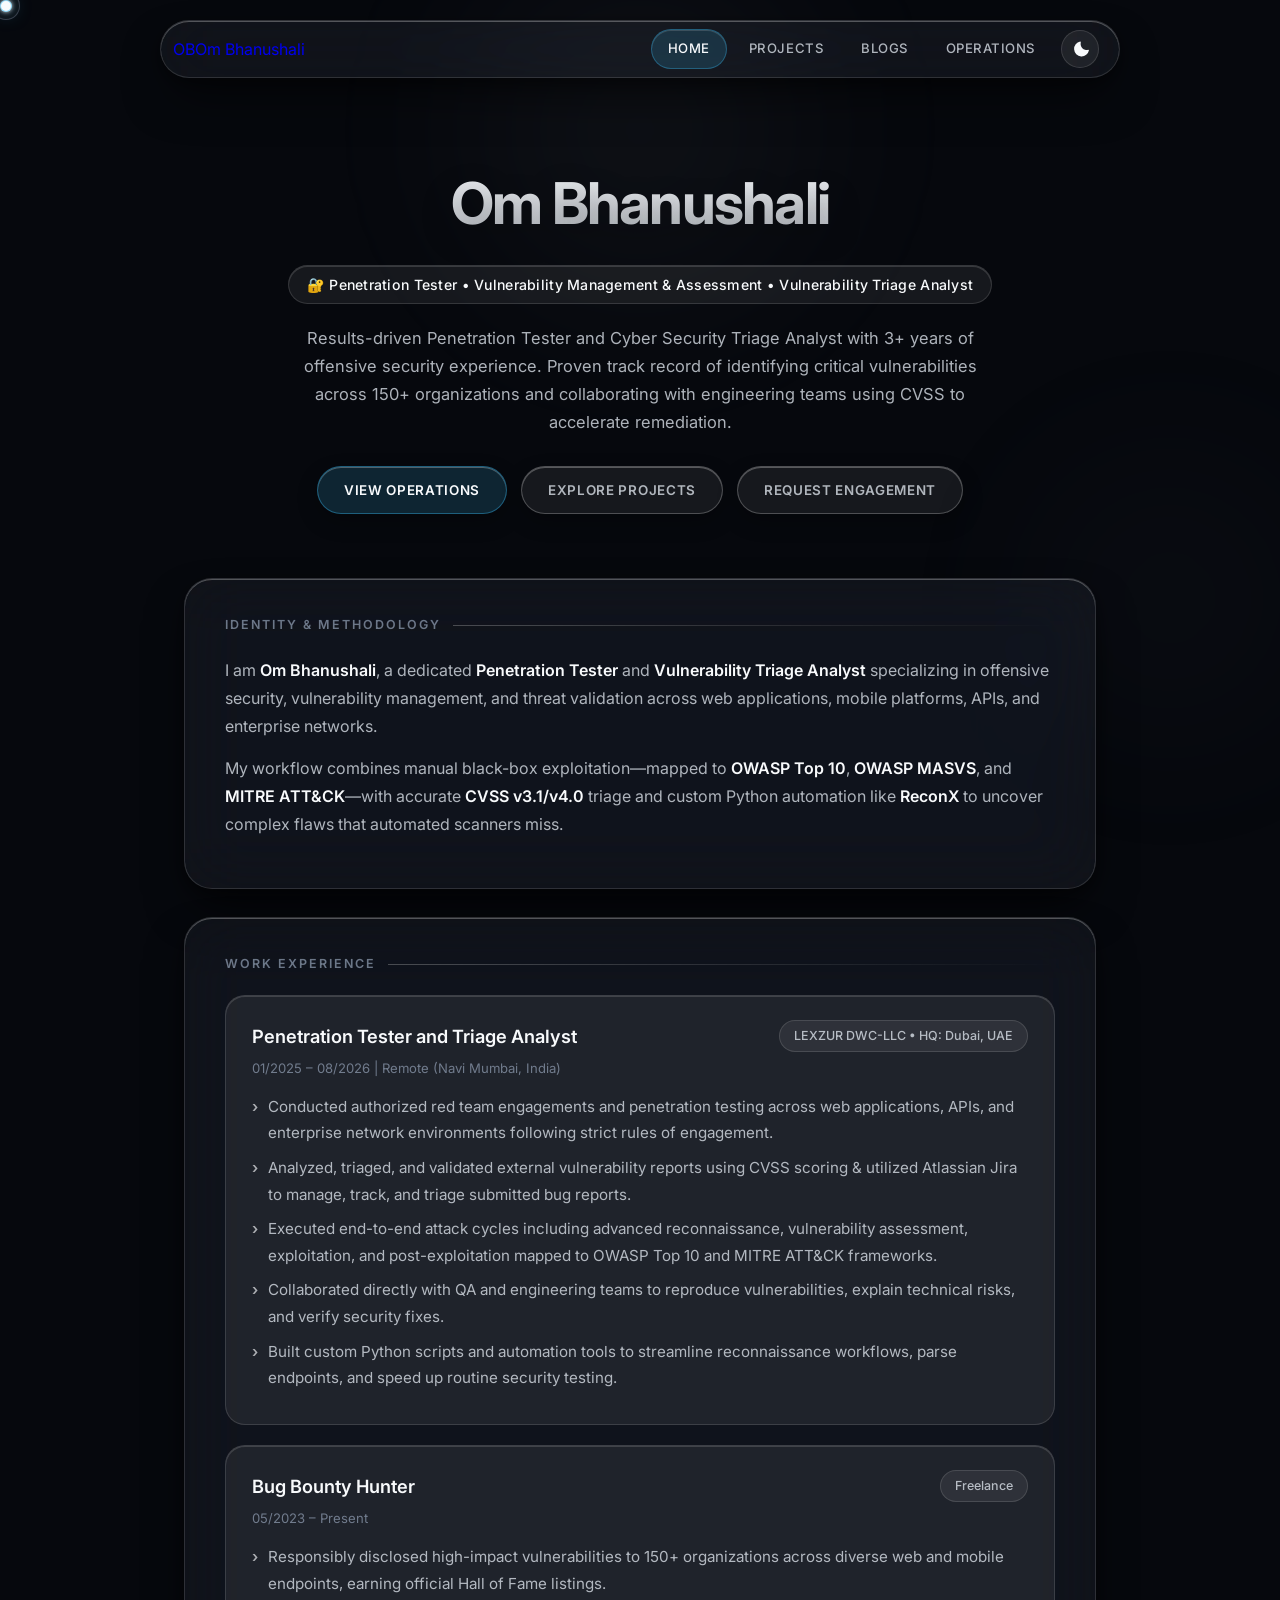
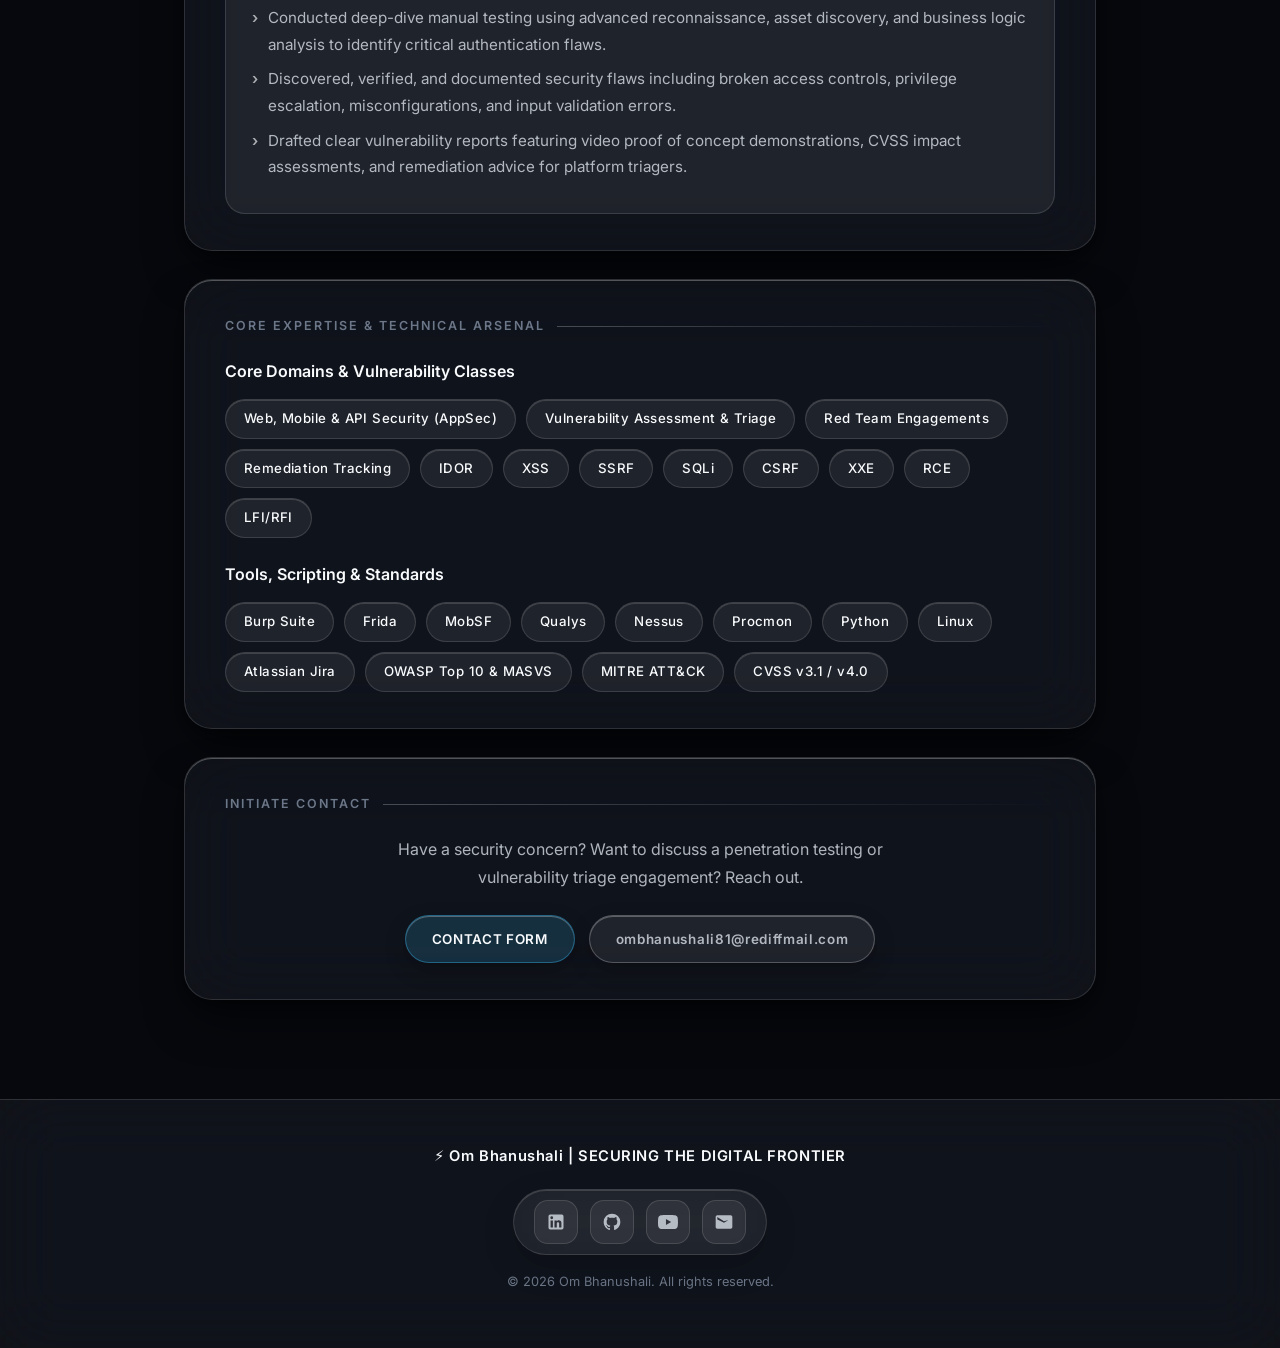
==== commit 69a953d1: "Update index.html" ====
--- a/index.html
+++ b/index.html
@@ -174,18 +174,15 @@
     <script src="https://unpkg.com/aos@2.3.1/dist/aos.js"></script>
     <script>
         AOS.init({ duration: 900, once: true });
-        
         const dot = document.querySelector('.cursor-dot');
         if (dot) {
             window.addEventListener('mousemove', (e) => {
                 dot.style.transform = `translate(${e.clientX - 6}px, ${e.clientY - 6}px)`;
             });
         }
-
         const themeToggleBtn = document.getElementById('theme-toggle');
         const sunIcon = document.getElementById('sun-icon');
         const moonIcon = document.getElementById('moon-icon');
-        
         const currentTheme = localStorage.getItem('theme') || 'dark';
         if (currentTheme === 'light') {
             document.documentElement.setAttribute('data-theme', 'light');
@@ -196,7 +193,6 @@
             if (sunIcon) sunIcon.style.display = 'none';
             if (moonIcon) moonIcon.style.display = 'block';
         }
-
         if (themeToggleBtn) {
             themeToggleBtn.addEventListener('click', () => {
                 let theme = document.documentElement.getAttribute('data-theme');
@@ -213,17 +209,13 @@
                 }
             });
         }
-
         document.querySelectorAll('.glass-panel, .spatial-card').forEach((el) => {
             el.addEventListener('mousemove', (e) => {
                 const rect = el.getBoundingClientRect();
                 const x = e.clientX - rect.left;
                 const y = e.clientY - rect.top;
-                const centerX = rect.width / 2;
-                const centerY = rect.height / 2;
-                const rotateX = ((y - centerY) / centerY) * -3;
-                const rotateY = ((x - centerX) / centerX) * 3;
-
+                const rotateX = ((y - rect.height/2)/(rect.height/2)) * -3;
+                const rotateY = ((x - rect.width/2)/(rect.width/2)) * 3;
                 el.style.transition = 'transform 0.08s ease-out';
                 el.style.transform = `perspective(1000px) rotateX(${rotateX.toFixed(2)}deg) rotateY(${rotateY.toFixed(2)}deg) scale3d(1.006, 1.006, 1.006)`;
                 el.style.setProperty('--mouse-x', `${x}px`);
--- a/style.css
+++ b/style.css
@@ -1,31 +1,49 @@
 /* ==========================================================================
-   SPATIAL UI DESIGN SYSTEM (TON 618 Hyper-Quasar Edition)
+   SPATIAL UI DESIGN SYSTEM (Final Production Edition + Dark/Light Mode)
    Author: Om Bhanushali Portfolio
    ========================================================================== */
 
 :root {
-    --bg-canvas: #020205;
-    --glass-surface: rgba(10, 14, 26, 0.65);
-    --glass-surface-hover: rgba(18, 24, 42, 0.78);
-    --glass-pill: rgba(255, 255, 255, 0.05);
-    --glass-border: rgba(255, 255, 255, 0.12);
+    --bg-canvas: #06080d;
+    --glass-surface: rgba(255, 255, 255, 0.048);
+    --glass-surface-hover: rgba(255, 255, 255, 0.08);
+    --glass-pill: rgba(255, 255, 255, 0.065);
+    --glass-border: rgba(255, 255, 255, 0.13);
     --glass-border-strong: rgba(255, 255, 255, 0.24);
-    --specular-top: inset 0 1px 0 0 rgba(255, 255, 255, 0.3);
+    --specular-top: inset 0 1px 0 0 rgba(255, 255, 255, 0.28);
     --specular-subtle: inset 0 1px 0 0 rgba(255, 255, 255, 0.15);
-    --spatial-shadow: 0 32px 64px -16px rgba(0, 0, 0, 0.85), 0 4px 20px rgba(0, 0, 0, 0.5);
-    --spatial-shadow-hover: 0 40px 80px -16px rgba(0, 0, 0, 0.95), 0 8px 30px rgba(0, 0, 0, 0.7);
+    --spatial-shadow: 0 24px 48px -12px rgba(0, 0, 0, 0.65), 0 4px 16px rgba(0, 0, 0, 0.4);
+    --spatial-shadow-hover: 0 32px 64px -12px rgba(0, 0, 0, 0.78), 0 8px 24px rgba(0, 0, 0, 0.5);
 
     --text-primary: #f8fafc;
     --text-secondary: rgba(226, 232, 240, 0.76);
-    --text-muted: rgba(148, 163, 184, 0.68);
-    --quasar-glow: #38bdf8;
-    --ton-core: #c084fc;
-
-    --spatial-blur: blur(36px) saturate(180%);
+    --text-muted: rgba(148, 163, 184, 0.7);
+    --accent-core: #38bdf8;
+
+    --spatial-blur: blur(32px) saturate(180%);
     --radius-chamber: 28px;
     --radius-card: 22px;
     --radius-pill: 9999px;
     --transition-smooth: cubic-bezier(0.22, 1, 0.36, 1);
+}
+
+/* Bright / Light Mode Overrides */
+[data-theme="light"] {
+    --bg-canvas: #f1f5f9;
+    --glass-surface: rgba(255, 255, 255, 0.78);
+    --glass-surface-hover: rgba(255, 255, 255, 0.94);
+    --glass-pill: rgba(15, 23, 42, 0.05);
+    --glass-border: rgba(15, 23, 42, 0.1);
+    --glass-border-strong: rgba(15, 23, 42, 0.18);
+    --specular-top: inset 0 1px 0 0 rgba(255, 255, 255, 0.95);
+    --specular-subtle: inset 0 1px 0 0 rgba(255, 255, 255, 0.7);
+    --spatial-shadow: 0 20px 40px -12px rgba(15, 23, 42, 0.08), 0 2px 8px rgba(15, 23, 42, 0.04);
+    --spatial-shadow-hover: 0 28px 50px -12px rgba(15, 23, 42, 0.13), 0 4px 12px rgba(15, 23, 42, 0.06);
+
+    --text-primary: #0f172a;
+    --text-secondary: rgba(51, 65, 85, 0.85);
+    --text-muted: rgba(100, 116, 139, 0.8);
+    --accent-core: #0284c7;
 }
 
 *, *::before, *::after {
@@ -53,70 +71,55 @@
     min-height: 100vh;
     overflow-x: hidden;
     position: relative;
-}
-
-/* Deep Space TON 618 Quasar Atmospheric Background */
+    transition: background-color 0.3s ease, color 0.3s ease;
+}
+
+/* Ambient Spatial Background Orbs */
 .spatial-ambient {
     position: fixed;
     inset: 0;
     pointer-events: none;
     z-index: -1;
     overflow: hidden;
-    background: radial-gradient(circle at 50% 28%, #0d061f 0%, #040208 75%);
-}
-
-/* TON 618 Supermassive Quasar Core & Blinding Accretion Disk Simulation */
-.black-hole-core {
+}
+
+.ambient-orb {
     position: absolute;
-    top: 24%;
+    border-radius: 50%;
+    filter: blur(95px);
+    opacity: 0.32;
+}
+
+.orb-primary {
+    width: 540px;
+    height: 540px;
+    background: radial-gradient(circle, rgba(226, 232, 240, 0.2), transparent 70%);
+    top: -140px;
     left: 50%;
-    transform: translate(-50%, -50%);
-    width: 280px;
-    height: 280px;
-    background: #000000;
-    border-radius: 50%;
-    box-shadow: 
-        0 0 120px 40px rgba(192, 132, 252, 0.25),
-        0 0 220px 90px rgba(56, 189, 248, 0.18),
-        inset 0 0 50px 15px rgba(15, 8, 30, 0.95);
-    opacity: 0.9;
-    z-index: -2;
-    animation: ton-pulsate 10s ease-in-out infinite alternate;
-}
-
-.accretion-disk {
-    position: absolute;
-    top: 24%;
-    left: 50%;
-    transform: translate(-50%, -50%) rotateX(74deg);
-    width: 820px;
-    height: 320px;
-    background: radial-gradient(ellipse, rgba(192, 132, 252, 0.45) 0%, rgba(56, 189, 248, 0.28) 45%, transparent 72%);
-    border-radius: 50%;
-    filter: blur(28px);
-    z-index: -3;
-    pointer-events: none;
-    opacity: 0.85;
-}
-
-@keyframes ton-pulsate {
-    0% { transform: translate(-50%, -50%) scale(0.97); box-shadow: 0 0 100px 35px rgba(192, 132, 252, 0.22), 0 0 190px 80px rgba(56, 189, 248, 0.15); }
-    100% { transform: translate(-50%, -50%) scale(1.03); box-shadow: 0 0 140px 50px rgba(192, 132, 252, 0.32), 0 0 250px 100px rgba(56, 189, 248, 0.22); }
-}
-
-/* Custom Cursor */
+    transform: translateX(-50%);
+}
+
+.orb-secondary {
+    width: 460px;
+    height: 460px;
+    background: radial-gradient(circle, rgba(148, 163, 184, 0.16), transparent 70%);
+    bottom: 8%;
+    right: -120px;
+}
+
+/* Single Custom Spatial Cursor */
 .cursor-dot {
     position: fixed;
     top: 0;
     left: 0;
     width: 12px;
     height: 12px;
-    background: rgba(255, 255, 255, 0.95);
-    border: 1.5px solid rgba(192, 132, 252, 0.65);
+    background: var(--text-primary);
+    border: 1.5px solid rgba(56, 189, 248, 0.55);
     border-radius: 50%;
     pointer-events: none;
     z-index: 99999;
-    box-shadow: 0 0 20px rgba(192, 132, 252, 0.75), 0 0 6px rgba(255, 255, 255, 0.95);
+    box-shadow: 0 0 18px rgba(56, 189, 248, 0.55), 0 0 4px rgba(255, 255, 255, 0.9);
     will-change: transform;
 }
 
@@ -125,44 +128,108 @@
     position: absolute;
     top: 50%;
     left: 50%;
-    width: 32px;
-    height: 32px;
+    width: 28px;
+    height: 28px;
     transform: translate(-50%, -50%);
     border-radius: 50%;
-    border: 1px solid rgba(192, 132, 252, 0.28);
-    background: rgba(192, 132, 252, 0.04);
+    border: 1px solid rgba(148, 163, 184, 0.3);
+    background: rgba(255, 255, 255, 0.03);
 }
 
 @media (hover: none), (pointer: coarse) {
     .cursor-dot { display: none !important; }
 }
 
-/* Floating Navigation */
+/* ==========================================================================
+   FLOATING NAVIGATION & ANIMATED WAVING HACKER KID AVATAR
+   ========================================================================== */
+
 .glass-nav {
     position: sticky;
     top: 20px;
     z-index: 1000;
     max-width: 960px;
     margin: 20px auto 0;
-    padding: 12px 24px;
+    padding: 8px 20px 8px 12px;
     display: flex;
     align-items: center;
     justify-content: space-between;
-    background: rgba(12, 10, 24, 0.65);
+    background: var(--glass-surface);
     backdrop-filter: var(--spatial-blur);
     -webkit-backdrop-filter: var(--spatial-blur);
     border: 1px solid var(--glass-border);
     border-radius: var(--radius-pill);
     box-shadow: var(--specular-top), var(--spatial-shadow);
+    transition: background 0.3s ease, border-color 0.3s ease;
 }
 
 .nav-brand {
-    font-weight: 600;
-    font-size: 0.95rem;
-    letter-spacing: -0.01em;
-    color: var(--text-primary);
+    display: inline-flex;
+    align-items: center;
     text-decoration: none;
-    padding-left: 8px;
+}
+
+.hacker-avatar {
+    width: 46px;
+    height: 46px;
+    border-radius: 50%;
+    overflow: hidden;
+    display: flex;
+    align-items: center;
+    justify-content: center;
+    background: radial-gradient(circle at 30% 25%, #fb923c 0%, #db2777 55%, #1e1b4b 100%);
+    border: 2px solid var(--glass-border-strong);
+    box-shadow: 0 6px 18px rgba(0, 0, 0, 0.45), inset 0 1px 2px rgba(255, 255, 255, 0.35);
+    transition: transform 0.3s var(--transition-smooth), box-shadow 0.3s ease;
+}
+
+.nav-brand:hover .hacker-avatar {
+    transform: scale(1.08) rotate(-3deg);
+    box-shadow: 0 8px 24px rgba(56, 189, 248, 0.35);
+}
+
+.hacker-avatar svg {
+    width: 46px;
+    height: 46px;
+    display: block;
+}
+
+/* Waving Hand & Blinking Eyes Keyframes */
+.waving-hand {
+    transform-origin: 54px 44px;
+    animation: hacker-wave 1.6s ease-in-out infinite;
+}
+
+.hacker-eyes {
+    transform-origin: 32px 26px;
+    animation: hacker-blink 4.2s infinite;
+}
+
+.hacker-head {
+    animation: hacker-bob 3s ease-in-out infinite;
+}
+
+@keyframes hacker-wave {
+    0%, 100% { transform: rotate(0deg); }
+    25% { transform: rotate(18deg); }
+    50% { transform: rotate(-10deg); }
+    75% { transform: rotate(16deg); }
+}
+
+@keyframes hacker-blink {
+    0%, 92%, 100% { transform: scaleY(1); }
+    96% { transform: scaleY(0.1); }
+}
+
+@keyframes hacker-bob {
+    0%, 100% { transform: translateY(0px); }
+    50% { transform: translateY(-1.5px); }
+}
+
+.nav-right-cluster {
+    display: flex;
+    align-items: center;
+    gap: 10px;
 }
 
 .nav-links {
@@ -184,17 +251,45 @@
 
 .nav-links a:hover {
     color: var(--text-primary);
-    background: rgba(255, 255, 255, 0.08);
+    background: var(--glass-pill);
 }
 
 .nav-links a.active {
     color: var(--text-primary);
-    background: rgba(192, 132, 252, 0.18);
+    background: rgba(56, 189, 248, 0.16);
     box-shadow: var(--specular-subtle);
-    border: 1px solid rgba(192, 132, 252, 0.35);
-}
-
-/* Layout Container */
+    border: 1px solid rgba(56, 189, 248, 0.32);
+}
+
+/* Theme Toggle Button */
+.theme-toggle-btn {
+    width: 38px;
+    height: 38px;
+    display: flex;
+    align-items: center;
+    justify-content: center;
+    background: var(--glass-pill);
+    border: 1px solid var(--glass-border);
+    border-radius: 50%;
+    color: var(--text-primary);
+    transition: all 0.25s var(--transition-smooth);
+}
+
+.theme-toggle-btn:hover {
+    background: rgba(56, 189, 248, 0.18);
+    transform: scale(1.08);
+}
+
+.theme-toggle-btn svg {
+    width: 18px;
+    height: 18px;
+    fill: currentColor;
+}
+
+/* ==========================================================================
+   LAYOUT, HERO & BUTTONS
+   ========================================================================== */
+
 .container {
     max-width: 960px;
     margin: 0 auto;
@@ -204,44 +299,27 @@
 .text-center { text-align: center; }
 
 .hero {
-    padding: 54px 20px 40px;
+    padding: 58px 20px 40px;
     margin-bottom: 24px;
 }
 
-/* Hacker / Cyber Logo Emblem */
-.hero-emblem-wrapper {
-    position: relative;
-    width: 110px;
-    height: 110px;
-    margin: 0 auto 20px;
-}
-
-.hero-emblem {
-    width: 100%;
-    height: 100%;
-    border-radius: 50%;
-    background: radial-gradient(circle at 30% 30%, rgba(192, 132, 252, 0.25), rgba(12, 10, 24, 0.9));
-    border: 1.5px solid rgba(192, 132, 252, 0.45);
-    box-shadow: 0 12px 32px rgba(0, 0, 0, 0.6), inset 0 2px 6px rgba(255, 255, 255, 0.2);
-    display: flex;
-    align-items: center;
-    justify-content: center;
-    backdrop-filter: var(--spatial-blur);
-}
-
-.hero-emblem svg {
-    width: 48px;
-    height: 48px;
-    fill: #c084fc;
-    filter: drop-shadow(0 0 10px rgba(192, 132, 252, 0.6));
+.glitch {
+    font-size: clamp(2.4rem, 5vw, 3.6rem);
+    font-weight: 700;
+    letter-spacing: -0.03em;
+    margin-bottom: 14px;
+    background: linear-gradient(180deg, var(--text-primary) 0%, var(--text-secondary) 100%);
+    -webkit-background-clip: text;
+    -webkit-text-fill-color: transparent;
+    text-shadow: 0 12px 32px rgba(0, 0, 0, 0.25);
 }
 
 .cyber-subtitle {
     display: inline-block;
     color: var(--text-primary);
-    font-size: 0.86rem;
+    font-size: 0.88rem;
     font-weight: 500;
-    letter-spacing: 0.03em;
+    letter-spacing: 0.02em;
     padding: 7px 18px;
     margin-bottom: 20px;
     background: var(--glass-pill);
@@ -255,7 +333,7 @@
     margin: 0 auto 30px;
     color: var(--text-secondary);
     font-size: 1.03rem;
-    line-height: 1.75;
+    line-height: 1.7;
 }
 
 .hero-actions {
@@ -265,7 +343,6 @@
     gap: 14px;
 }
 
-/* Buttons */
 .btn {
     display: inline-flex;
     align-items: center;
@@ -278,31 +355,33 @@
     text-decoration: none;
     border-radius: var(--radius-pill) !important;
     border: 1px solid var(--glass-border-strong) !important;
-    background: rgba(255, 255, 255, 0.09) !important;
+    background: var(--glass-surface) !important;
     color: var(--text-primary) !important;
-    box-shadow: var(--specular-top), 0 8px 20px rgba(0, 0, 0, 0.35);
+    box-shadow: var(--specular-top), 0 8px 20px rgba(0, 0, 0, 0.25);
     transition: transform 0.25s var(--transition-smooth), background 0.25s ease, box-shadow 0.25s ease;
 }
 
 .btn-primary {
-    background: rgba(192, 132, 252, 0.18) !important;
-    border-color: rgba(192, 132, 252, 0.4) !important;
-    color: #f3e8ff !important;
+    background: rgba(56, 189, 248, 0.16) !important;
+    border-color: rgba(56, 189, 248, 0.38) !important;
+    color: var(--text-primary) !important;
 }
 
 .btn-secondary {
-    background: rgba(255, 255, 255, 0.05) !important;
+    background: var(--glass-pill) !important;
     color: var(--text-secondary) !important;
 }
 
 .btn:hover {
     transform: translateY(-2px) scale(1.015);
-    background: rgba(192, 132, 252, 0.28) !important;
-    color: #ffffff !important;
-    box-shadow: var(--specular-top), 0 14px 28px rgba(0, 0, 0, 0.45);
-}
-
-/* Glass Chambers */
+    background: rgba(56, 189, 248, 0.26) !important;
+    box-shadow: var(--specular-top), 0 14px 28px rgba(0, 0, 0, 0.35);
+}
+
+/* ==========================================================================
+   3D PERSPECTIVE GLASS PANELS & GRIDS
+   ========================================================================== */
+
 .glass-panel, .chamber, .spatial-card {
     position: relative;
     overflow: hidden;
@@ -312,7 +391,7 @@
     border: 1px solid var(--glass-border);
     border-radius: var(--radius-chamber);
     box-shadow: var(--specular-top), var(--spatial-shadow);
-    padding: 38px 42px;
+    padding: 36px 40px;
     margin-bottom: 28px;
     transform-style: preserve-3d;
     will-change: transform;
@@ -326,8 +405,8 @@
     border-radius: inherit;
     background: radial-gradient(
         600px circle at var(--mouse-x, 50%) var(--mouse-y, -200px),
-        rgba(192, 132, 252, 0.12),
-        transparent 45%
+        rgba(56, 189, 248, 0.11),
+        transparent 42%
     );
     opacity: 0;
     transition: opacity 0.35s ease;
@@ -346,7 +425,7 @@
 
 .glass-panel:hover, .chamber:hover, .spatial-card:hover {
     background: var(--glass-surface-hover);
-    border-color: rgba(192, 132, 252, 0.35);
+    border-color: rgba(56, 189, 248, 0.32);
     box-shadow: var(--specular-top), var(--spatial-shadow-hover);
 }
 
@@ -366,23 +445,22 @@
     content: "";
     flex: 1;
     height: 1px;
-    background: linear-gradient(90deg, rgba(255, 255, 255, 0.14), transparent);
+    background: linear-gradient(90deg, var(--glass-border-strong), transparent);
 }
 
 .section-text {
     color: var(--text-secondary);
     font-size: 1rem;
-    line-height: 1.78;
+    line-height: 1.75;
     margin-bottom: 14px;
 }
 
 .section-text strong { color: var(--text-primary); font-weight: 600; }
 
-/* Experience Item */
 .experience-item {
     padding: 24px 26px;
-    background: rgba(255, 255, 255, 0.03);
-    border: 1px solid rgba(255, 255, 255, 0.08);
+    background: var(--glass-pill);
+    border: 1px solid var(--glass-border);
     border-radius: 20px;
     box-shadow: var(--specular-subtle);
 }
@@ -413,8 +491,8 @@
     font-weight: 500;
     color: var(--text-secondary);
     padding: 5px 14px;
-    background: rgba(255, 255, 255, 0.06);
-    border: 1px solid rgba(255, 255, 255, 0.12);
+    background: var(--glass-pill);
+    border: 1px solid var(--glass-border);
     border-radius: var(--radius-pill);
 }
 
@@ -432,7 +510,7 @@
     margin-bottom: 8px;
 }
 
-.list-indicator { color: var(--ton-core); font-weight: 700; }
+.list-indicator { color: var(--text-primary); font-weight: 600; opacity: 0.65; }
 
 .expertise-grid {
     display: flex;
@@ -455,27 +533,121 @@
 }
 
 .spatial-pill:hover {
-    background: rgba(192, 132, 252, 0.18);
-    border-color: rgba(192, 132, 252, 0.45);
+    background: rgba(56, 189, 248, 0.16);
+    border-color: rgba(56, 189, 248, 0.4);
     transform: translateY(-2px);
 }
 
-/* Floating Social Media Dock */
+.spatial-grid {
+    display: grid;
+    grid-template-columns: repeat(auto-fit, minmax(280px, 1fr));
+    gap: 20px;
+}
+
+.spatial-grid-2 {
+    display: grid;
+    grid-template-columns: repeat(auto-fit, minmax(380px, 1fr));
+    gap: 22px;
+    margin-bottom: 28px;
+}
+
+.spatial-card {
+    padding: 28px 30px;
+    border-radius: var(--radius-card);
+    margin-bottom: 0;
+    display: flex;
+    flex-direction: column;
+    justify-content: space-between;
+}
+
+.card-tag {
+    display: inline-block;
+    font-size: 0.74rem;
+    font-weight: 600;
+    letter-spacing: 0.06em;
+    text-transform: uppercase;
+    color: var(--text-muted);
+    margin-bottom: 8px;
+}
+
+.card-title {
+    font-size: 1.22rem;
+    font-weight: 600;
+    color: var(--text-primary);
+    margin-bottom: 10px;
+}
+
+.card-desc {
+    color: var(--text-secondary);
+    font-size: 0.94rem;
+    line-height: 1.68;
+}
+
+/* Blog Cards */
+.blog-card {
+    display: flex;
+    flex-direction: column;
+    overflow: hidden;
+    padding: 0 !important;
+}
+
+.blog-card:active {
+    transform: scale(0.98) !important;
+}
+
+.blog-image-wrapper {
+    width: 100%;
+    height: 185px;
+    overflow: hidden;
+    border-bottom: 1px solid var(--glass-border);
+    background: rgba(0, 0, 0, 0.25);
+}
+
+.blog-image-wrapper img {
+    width: 100%;
+    height: 100%;
+    object-fit: cover;
+    transition: transform 0.5s ease;
+}
+
+.blog-card:hover .blog-image-wrapper img {
+    transform: scale(1.04);
+}
+
+.blog-content {
+    padding: 26px 30px 20px;
+    flex: 1;
+    display: flex;
+    flex-direction: column;
+}
+
+.blog-card .card-title a {
+    color: inherit;
+    text-decoration: none;
+    transition: color 0.2s ease;
+}
+
+.blog-card .card-title a:hover {
+    color: var(--accent-core);
+}
+
+/* ==========================================================================
+   FLOATING SOCIAL MEDIA DOCK & FOOTER
+   ========================================================================== */
+
 .glass-social-dock {
     display: flex;
     justify-content: center;
     align-items: center;
     gap: 12px;
-    margin: 20px 0 16px;
+    margin: 20px auto 16px;
     padding: 10px 20px;
-    background: rgba(12, 10, 24, 0.75);
+    background: var(--glass-surface);
     backdrop-filter: var(--spatial-blur);
     border: 1px solid var(--glass-border);
     border-radius: var(--radius-pill);
-    box-shadow: var(--specular-subtle), 0 12px 32px rgba(0, 0, 0, 0.5);
+    box-shadow: var(--specular-subtle), 0 12px 32px rgba(0, 0, 0, 0.2);
     max-width: fit-content;
-    margin-left: auto;
-    margin-right: auto;
 }
 
 .social-icon-btn {
@@ -484,8 +656,8 @@
     display: flex;
     align-items: center;
     justify-content: center;
-    background: rgba(255, 255, 255, 0.04);
-    border: 1px solid rgba(255, 255, 255, 0.08);
+    background: var(--glass-pill);
+    border: 1px solid var(--glass-border);
     border-radius: 14px;
     color: var(--text-secondary);
     text-decoration: none;
@@ -500,24 +672,23 @@
 }
 
 .social-icon-btn:hover {
-    background: rgba(192, 132, 252, 0.25);
-    border-color: rgba(192, 132, 252, 0.6);
-    color: #ffffff;
+    background: rgba(56, 189, 248, 0.2);
+    border-color: rgba(56, 189, 248, 0.55);
+    color: var(--text-primary);
     transform: translateY(-3px);
-    box-shadow: 0 8px 20px rgba(192, 132, 252, 0.35);
+    box-shadow: 0 8px 20px rgba(56, 189, 248, 0.3);
 }
 
 .social-icon-btn:hover svg {
     transform: scale(1.12);
 }
 
-/* Footer */
 .glass-footer {
     text-align: center;
-    padding: 48px 20px 60px;
+    padding: 44px 20px 56px;
     margin-top: 52px;
-    border-top: 1px solid rgba(255, 255, 255, 0.08);
-    background: rgba(4, 2, 8, 0.8);
+    border-top: 1px solid var(--glass-border);
+    background: var(--glass-surface);
     backdrop-filter: var(--spatial-blur);
 }
 
@@ -535,9 +706,8 @@
 }
 
 @media (max-width: 720px) {
-    .glass-nav { margin: 12px 16px 0; flex-direction: column; gap: 10px; }
+    .glass-nav { margin: 12px 16px 0; flex-direction: column; gap: 10px; border-radius: 24px; padding: 12px 16px; }
     .glass-panel, .chamber, .spatial-card { padding: 26px 22px; }
-    .black-hole-core { width: 180px; height: 180px; }
-    .accretion-disk { width: 360px; height: 150px; }
+    .spatial-grid-2 { grid-template-columns: 1fr; }
     .glass-social-dock { flex-wrap: wrap; max-width: 320px; }
 }
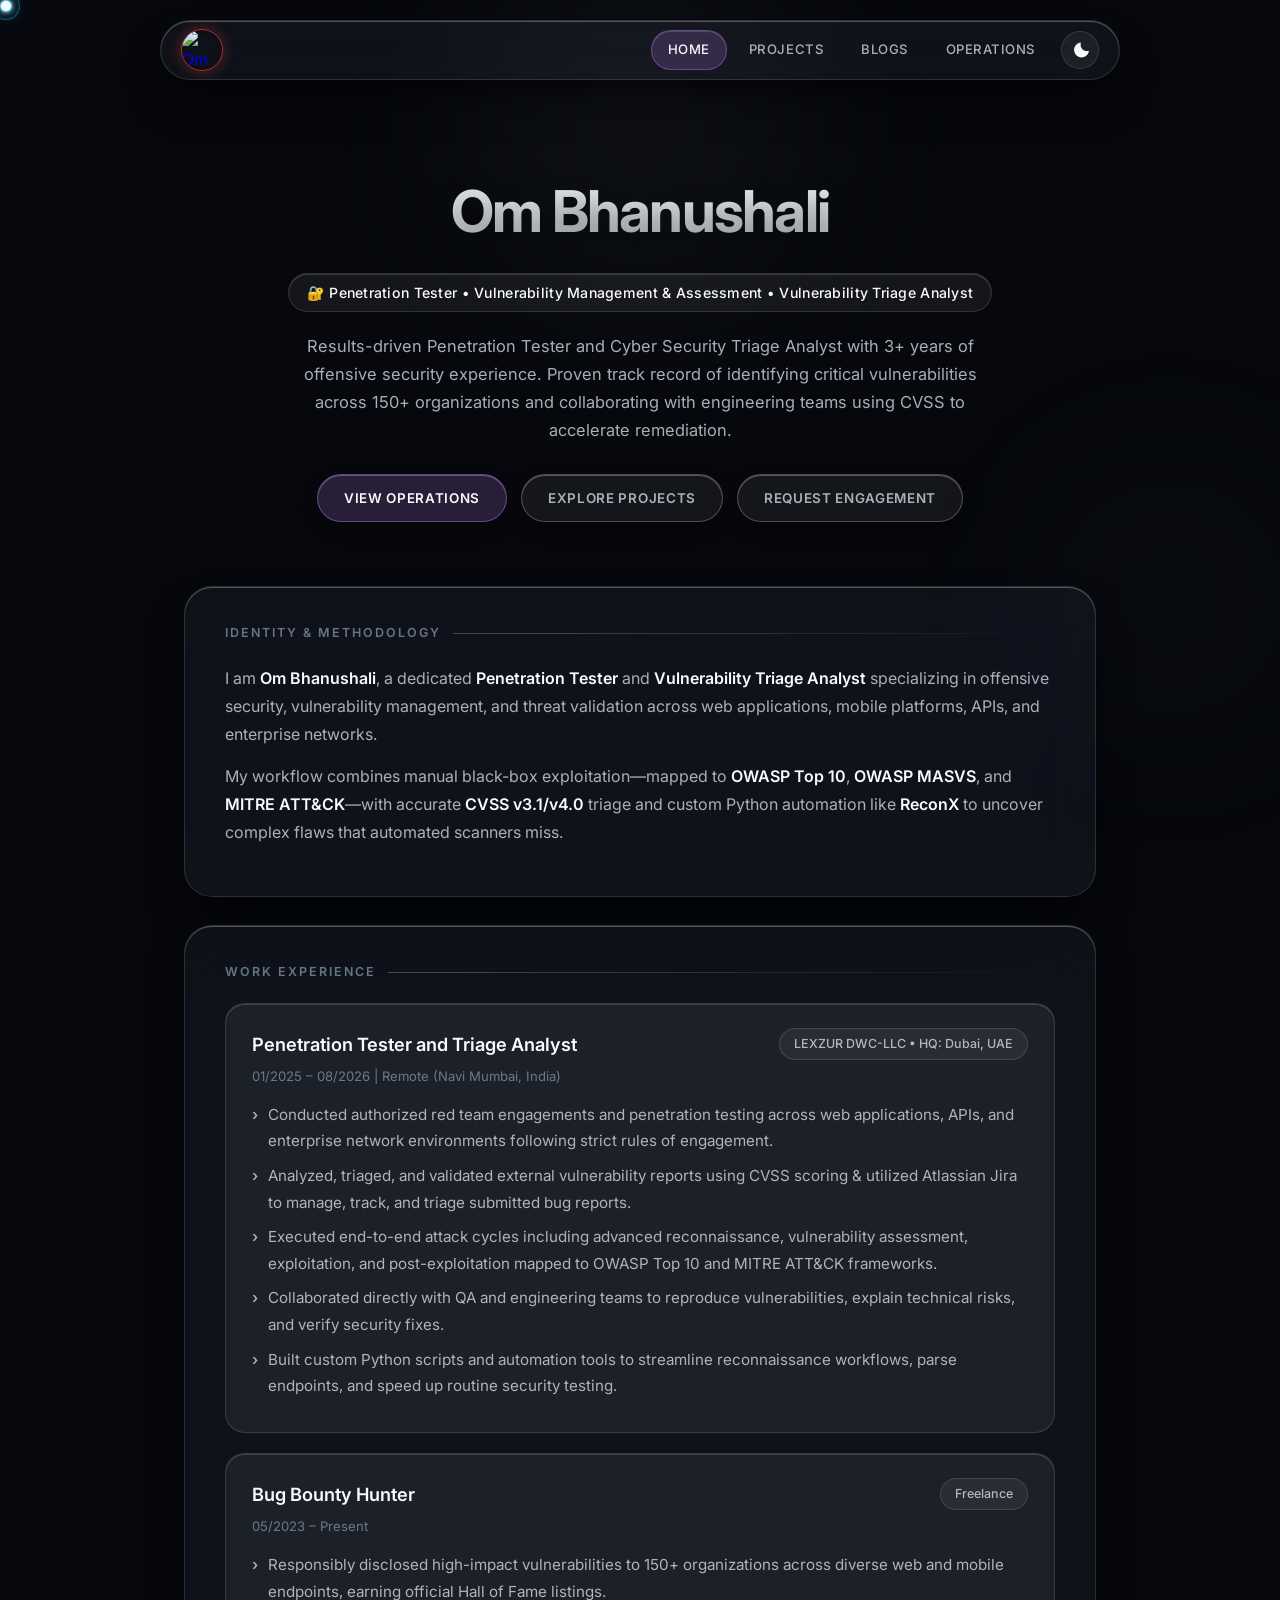
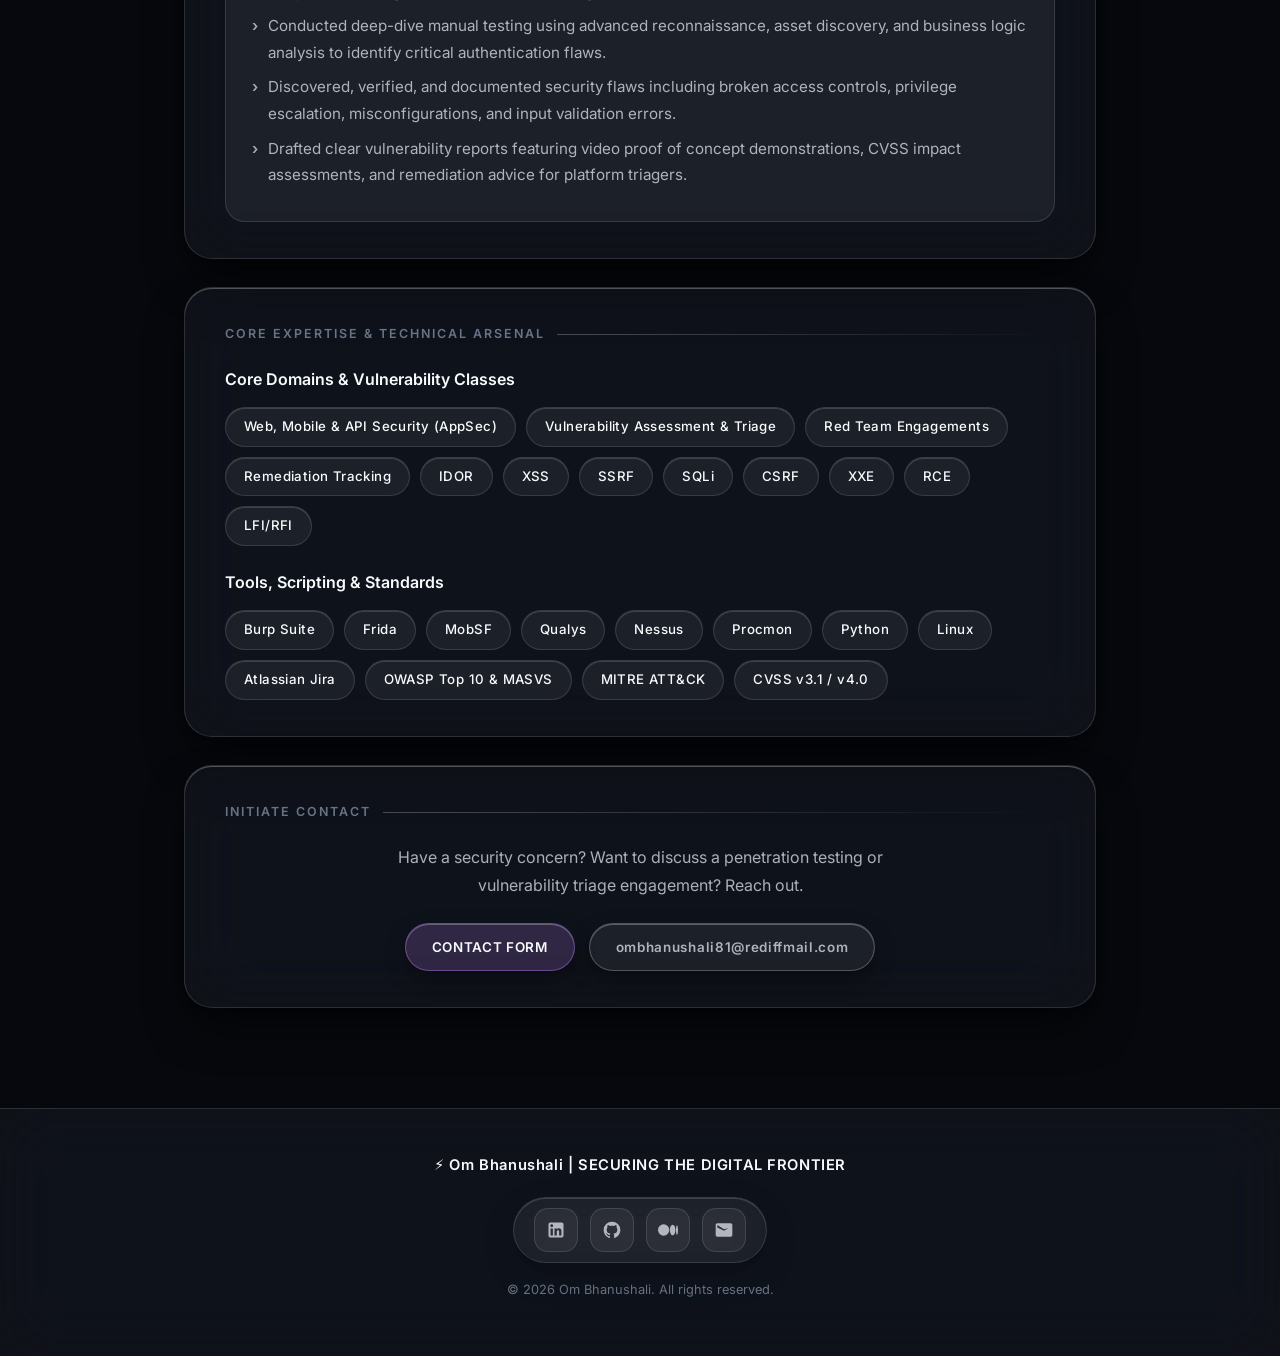
==== commit 016b8e40: "Update navigation and social links in index.html" ====
--- a/index.html
+++ b/index.html
@@ -20,9 +20,8 @@
     </div>
 
     <nav class="glass-nav">
-        <a href="index.html" class="nav-brand">
-            <div class="nav-logo-icon">OB</div>
-            Om Bhanushali
+        <a href="index.html" class="nav-brand" title="Om Bhanushali">
+            <img src="https://avatars.githubusercontent.com/u/177189664?v=4" alt="Om Bhanushali Logo" class="nav-avatar">
         </a>
         
         <div class="nav-right-cluster">
@@ -154,14 +153,14 @@
         <p class="footer-tagline">⚡ Om Bhanushali | SECURING THE DIGITAL FRONTIER</p>
         
         <div class="glass-social-dock">
-            <a href="https://linkedin.com" target="_blank" rel="noopener noreferrer" class="social-icon-btn" title="LinkedIn">
+            <a href="https://www.linkedin.com/in/tsxninja" target="_blank" rel="noopener noreferrer" class="social-icon-btn" title="LinkedIn">
                 <svg viewBox="0 0 24 24"><path d="M19 3a2 2 0 0 1 2 2v14a2 2 0 0 1-2 2H5a2 2 0 0 1-2-2V5a2 2 0 0 1 2-2h14m-.5 15.5v-5.3a3.26 3.26 0 0 0-3.26-3.26c-.85 0-1.84.52-2.28 1.3v-1.11h-2.79v8.37h2.79v-4.93c0-.77.62-1.4 1.39-1.4a1.4 1.4 0 0 1 1.4 1.4v4.93h2.75M6.88 8.56a1.68 1.68 0 0 0 1.68-1.68c0-.93-.75-1.69-1.68-1.69a1.69 1.69 0 0 0-1.69 1.69c0 .93.76 1.68 1.69 1.68m1.39 9.94v-8.37H5.5v8.37h2.77z"/></svg>
             </a>
-            <a href="https://github.com" target="_blank" rel="noopener noreferrer" class="social-icon-btn" title="GitHub">
+            <a href="https://github.com/tsx-ninja" target="_blank" rel="noopener noreferrer" class="social-icon-btn" title="GitHub">
                 <svg viewBox="0 0 24 24"><path d="M12 2A10 10 0 0 0 2 12c0 4.42 2.87 8.17 6.84 9.5.5.08.66-.23.66-.5v-1.69c-2.77.6-3.36-1.34-3.36-1.34-.46-1.16-1.11-1.47-1.11-1.47-.91-.62.07-.6.07-.6 1 .07 1.53 1.03 1.53 1.03.87 1.52 2.34 1.07 2.91.83.1-.65.35-1.09.63-1.34-2.22-.25-4.55-1.11-4.55-4.92 0-1.11.38-2 1.03-2.71-.1-.25-.45-1.29.1-2.64 0 0 .84-.27 2.75 1.02.79-.22 1.65-.33 2.5-.33.85 0 1.71.11 2.5.33 1.91-1.29 2.75-1.02 2.75-1.02.55 1.35.2 2.39.1 2.64.65.71 1.03 1.6 1.03 2.71 0 3.82-2.34 4.66-4.57 4.91.36.31.69.92.69 1.85V21c0 .27.16.59.67.5C19.14 20.16 22 16.42 22 12A10 10 0 0 0 12 2z"/></svg>
             </a>
-            <a href="https://youtube.com" target="_blank" rel="noopener noreferrer" class="social-icon-btn" title="YouTube">
-                <svg viewBox="0 0 24 24"><path d="M23.498 6.186a3.016 3.016 0 0 0-2.122-2.136C19.505 3.545 12 3.545 12 3.545s-7.505 0-9.377.505A3.017 3.017 0 0 0 .502 6.186C0 8.07 0 12 0 12s0 3.93.502 5.814a3.016 3.016 0 0 0 2.122 2.136c1.871.505 9.376.505 9.376.505s7.505 0 9.377-.505a3.015 3.015 0 0 0 2.122-2.136C24 15.93 24 12 24 12s0-3.93-.502-5.814zM9.545 15.568V8.432L15.818 12l-6.273 3.568z"/></svg>
+            <a href="https://medium.com/@tsxninja2004" target="_blank" rel="noopener noreferrer" class="social-icon-btn" title="Medium">
+                <svg viewBox="0 0 24 24"><path d="M13.54 12a6.8 6.8 0 01-6.77 6.82A6.8 6.8 0 010 12a6.8 6.8 0 016.77-6.82A6.8 6.8 0 0113.54 12zM20.96 12c0 3.54-1.51 6.42-3.38 6.42-1.87 0-3.39-2.88-3.39-6.42s1.52-6.42 3.39-6.42 3.38 2.88 3.38 6.42M24 12c0 3.17-.53 5.75-1.19 5.75-.66 0-1.19-2.58-1.19-5.75s.53-5.75 1.19-5.75C23.47 6.25 24 8.83 24 12z"/></svg>
             </a>
             <a href="mailto:ombhanushali81@rediffmail.com" class="social-icon-btn" title="Email">
                 <svg viewBox="0 0 24 24"><path d="M20 4H4c-1.1 0-1.99.9-1.99 2L2 18c0 1.1.9 2 2 2h16c1.1 0 2-.9 2-2V6c0-1.1-.9-2-2-2zm0 4l-8 5-8-4V6l8 5 8-2v2z"/></svg>
--- a/style.css
+++ b/style.css
@@ -1,14 +1,14 @@
 /* ==========================================================================
-   SPATIAL UI DESIGN SYSTEM (Final Production Edition + Dark/Light Mode)
+   SPATIAL UI DESIGN SYSTEM (Samurai Avatar Logo + Adaptive Cursor Edition)
    Author: Om Bhanushali Portfolio
    ========================================================================== */
 
 :root {
     --bg-canvas: #06080d;
-    --glass-surface: rgba(255, 255, 255, 0.048);
-    --glass-surface-hover: rgba(255, 255, 255, 0.08);
-    --glass-pill: rgba(255, 255, 255, 0.065);
-    --glass-border: rgba(255, 255, 255, 0.13);
+    --glass-surface: rgba(255, 255, 255, 0.045);
+    --glass-surface-hover: rgba(255, 255, 255, 0.075);
+    --glass-pill: rgba(255, 255, 255, 0.06);
+    --glass-border: rgba(255, 255, 255, 0.12);
     --glass-border-strong: rgba(255, 255, 255, 0.24);
     --specular-top: inset 0 1px 0 0 rgba(255, 255, 255, 0.28);
     --specular-subtle: inset 0 1px 0 0 rgba(255, 255, 255, 0.15);
@@ -16,9 +16,16 @@
     --spatial-shadow-hover: 0 32px 64px -12px rgba(0, 0, 0, 0.78), 0 8px 24px rgba(0, 0, 0, 0.5);
 
     --text-primary: #f8fafc;
-    --text-secondary: rgba(226, 232, 240, 0.76);
-    --text-muted: rgba(148, 163, 184, 0.7);
-    --accent-core: #38bdf8;
+    --text-secondary: rgba(226, 232, 240, 0.74);
+    --text-muted: rgba(148, 163, 184, 0.68);
+    --accent-core: #c084fc;
+
+    /* Cursor Variables (Dark Mode: Crisp White & Cyan Glow) */
+    --cursor-bg: #ffffff;
+    --cursor-border: rgba(56, 189, 248, 0.75);
+    --cursor-shadow: 0 0 16px rgba(56, 189, 248, 0.8), 0 0 4px rgba(255, 255, 255, 0.95);
+    --cursor-ring-border: rgba(56, 189, 248, 0.35);
+    --cursor-ring-bg: rgba(56, 189, 248, 0.06);
 
     --spatial-blur: blur(32px) saturate(180%);
     --radius-chamber: 28px;
@@ -27,23 +34,30 @@
     --transition-smooth: cubic-bezier(0.22, 1, 0.36, 1);
 }
 
-/* Bright / Light Mode Overrides */
+/* Light Mode Overrides */
 [data-theme="light"] {
     --bg-canvas: #f1f5f9;
-    --glass-surface: rgba(255, 255, 255, 0.78);
-    --glass-surface-hover: rgba(255, 255, 255, 0.94);
-    --glass-pill: rgba(15, 23, 42, 0.05);
-    --glass-border: rgba(15, 23, 42, 0.1);
-    --glass-border-strong: rgba(15, 23, 42, 0.18);
-    --specular-top: inset 0 1px 0 0 rgba(255, 255, 255, 0.95);
-    --specular-subtle: inset 0 1px 0 0 rgba(255, 255, 255, 0.7);
-    --spatial-shadow: 0 20px 40px -12px rgba(15, 23, 42, 0.08), 0 2px 8px rgba(15, 23, 42, 0.04);
-    --spatial-shadow-hover: 0 28px 50px -12px rgba(15, 23, 42, 0.13), 0 4px 12px rgba(15, 23, 42, 0.06);
+    --glass-surface: rgba(255, 255, 255, 0.75);
+    --glass-surface-hover: rgba(255, 255, 255, 0.9);
+    --glass-pill: rgba(0, 0, 0, 0.04);
+    --glass-border: rgba(0, 0, 0, 0.08);
+    --glass-border-strong: rgba(0, 0, 0, 0.16);
+    --specular-top: inset 0 1px 0 0 rgba(255, 255, 255, 0.9);
+    --specular-subtle: inset 0 1px 0 0 rgba(255, 255, 255, 0.6);
+    --spatial-shadow: 0 20px 40px -12px rgba(0, 0, 0, 0.1), 0 2px 8px rgba(0, 0, 0, 0.05);
+    --spatial-shadow-hover: 0 28px 50px -12px rgba(0, 0, 0, 0.15), 0 4px 12px rgba(0, 0, 0, 0.08);
 
     --text-primary: #0f172a;
-    --text-secondary: rgba(51, 65, 85, 0.85);
-    --text-muted: rgba(100, 116, 139, 0.8);
-    --accent-core: #0284c7;
+    --text-secondary: rgba(51, 65, 85, 0.82);
+    --text-muted: rgba(100, 116, 139, 0.75);
+    --accent-core: #7c3aed;
+
+    /* Cursor Variables (Light Mode: Deep Black Core & Electric Blue Ring) */
+    --cursor-bg: #0f172a;
+    --cursor-border: #2563eb;
+    --cursor-shadow: 0 0 12px rgba(37, 99, 235, 0.45), 0 2px 6px rgba(15, 23, 42, 0.35);
+    --cursor-ring-border: rgba(37, 99, 235, 0.45);
+    --cursor-ring-bg: rgba(37, 99, 235, 0.08);
 }
 
 *, *::before, *::after {
@@ -74,7 +88,6 @@
     transition: background-color 0.3s ease, color 0.3s ease;
 }
 
-/* Ambient Spatial Background Orbs */
 .spatial-ambient {
     position: fixed;
     inset: 0;
@@ -107,20 +120,21 @@
     right: -120px;
 }
 
-/* Single Custom Spatial Cursor */
+/* Adaptive Custom Cursor */
 .cursor-dot {
     position: fixed;
     top: 0;
     left: 0;
     width: 12px;
     height: 12px;
-    background: var(--text-primary);
-    border: 1.5px solid rgba(56, 189, 248, 0.55);
+    background: var(--cursor-bg);
+    border: 1.5px solid var(--cursor-border);
     border-radius: 50%;
     pointer-events: none;
     z-index: 99999;
-    box-shadow: 0 0 18px rgba(56, 189, 248, 0.55), 0 0 4px rgba(255, 255, 255, 0.9);
+    box-shadow: var(--cursor-shadow);
     will-change: transform;
+    transition: background 0.25s ease, border-color 0.25s ease, box-shadow 0.25s ease;
 }
 
 .cursor-dot::after {
@@ -132,25 +146,23 @@
     height: 28px;
     transform: translate(-50%, -50%);
     border-radius: 50%;
-    border: 1px solid rgba(148, 163, 184, 0.3);
-    background: rgba(255, 255, 255, 0.03);
+    border: 1.5px solid var(--cursor-ring-border);
+    background: var(--cursor-ring-bg);
+    transition: border-color 0.25s ease, background 0.25s ease;
 }
 
 @media (hover: none), (pointer: coarse) {
     .cursor-dot { display: none !important; }
 }
 
-/* ==========================================================================
-   FLOATING NAVIGATION & ANIMATED WAVING HACKER KID AVATAR
-   ========================================================================== */
-
+/* Floating Navigation with Samurai Avatar Logo */
 .glass-nav {
     position: sticky;
     top: 20px;
     z-index: 1000;
     max-width: 960px;
     margin: 20px auto 0;
-    padding: 8px 20px 8px 12px;
+    padding: 8px 20px;
     display: flex;
     align-items: center;
     justify-content: space-between;
@@ -164,66 +176,26 @@
 }
 
 .nav-brand {
-    display: inline-flex;
-    align-items: center;
-    text-decoration: none;
-}
-
-.hacker-avatar {
-    width: 46px;
-    height: 46px;
-    border-radius: 50%;
-    overflow: hidden;
-    display: flex;
-    align-items: center;
-    justify-content: center;
-    background: radial-gradient(circle at 30% 25%, #fb923c 0%, #db2777 55%, #1e1b4b 100%);
-    border: 2px solid var(--glass-border-strong);
-    box-shadow: 0 6px 18px rgba(0, 0, 0, 0.45), inset 0 1px 2px rgba(255, 255, 255, 0.35);
-    transition: transform 0.3s var(--transition-smooth), box-shadow 0.3s ease;
-}
-
-.nav-brand:hover .hacker-avatar {
-    transform: scale(1.08) rotate(-3deg);
-    box-shadow: 0 8px 24px rgba(56, 189, 248, 0.35);
-}
-
-.hacker-avatar svg {
-    width: 46px;
-    height: 46px;
-    display: block;
-}
-
-/* Waving Hand & Blinking Eyes Keyframes */
-.waving-hand {
-    transform-origin: 54px 44px;
-    animation: hacker-wave 1.6s ease-in-out infinite;
-}
-
-.hacker-eyes {
-    transform-origin: 32px 26px;
-    animation: hacker-blink 4.2s infinite;
-}
-
-.hacker-head {
-    animation: hacker-bob 3s ease-in-out infinite;
-}
-
-@keyframes hacker-wave {
-    0%, 100% { transform: rotate(0deg); }
-    25% { transform: rotate(18deg); }
-    50% { transform: rotate(-10deg); }
-    75% { transform: rotate(16deg); }
-}
-
-@keyframes hacker-blink {
-    0%, 92%, 100% { transform: scaleY(1); }
-    96% { transform: scaleY(0.1); }
-}
-
-@keyframes hacker-bob {
-    0%, 100% { transform: translateY(0px); }
-    50% { transform: translateY(-1.5px); }
+    display: inline-flex !important;
+    align-items: center !important;
+    text-decoration: none !important;
+}
+
+.nav-avatar {
+    width: 42px !important;
+    height: 42px !important;
+    border-radius: 50% !important;
+    object-fit: cover !important;
+    border: 1.5px solid rgba(239, 68, 68, 0.65) !important;
+    box-shadow: 0 0 14px rgba(239, 68, 68, 0.35), inset 0 0 6px rgba(0, 0, 0, 0.5) !important;
+    transition: transform 0.3s var(--transition-smooth), box-shadow 0.3s ease, border-color 0.3s ease !important;
+    display: block !important;
+}
+
+.nav-brand:hover .nav-avatar {
+    transform: scale(1.08) rotate(-3deg) !important;
+    border-color: #ef4444 !important;
+    box-shadow: 0 0 22px rgba(239, 68, 68, 0.65) !important;
 }
 
 .nav-right-cluster {
@@ -256,9 +228,9 @@
 
 .nav-links a.active {
     color: var(--text-primary);
-    background: rgba(56, 189, 248, 0.16);
+    background: rgba(192, 132, 252, 0.18);
     box-shadow: var(--specular-subtle);
-    border: 1px solid rgba(56, 189, 248, 0.32);
+    border: 1px solid rgba(192, 132, 252, 0.35);
 }
 
 /* Theme Toggle Button */
@@ -272,11 +244,12 @@
     border: 1px solid var(--glass-border);
     border-radius: 50%;
     color: var(--text-primary);
+    cursor: pointer;
     transition: all 0.25s var(--transition-smooth);
 }
 
 .theme-toggle-btn:hover {
-    background: rgba(56, 189, 248, 0.18);
+    background: rgba(192, 132, 252, 0.2);
     transform: scale(1.08);
 }
 
@@ -286,10 +259,7 @@
     fill: currentColor;
 }
 
-/* ==========================================================================
-   LAYOUT, HERO & BUTTONS
-   ========================================================================== */
-
+/* Layout Container */
 .container {
     max-width: 960px;
     margin: 0 auto;
@@ -299,7 +269,7 @@
 .text-center { text-align: center; }
 
 .hero {
-    padding: 58px 20px 40px;
+    padding: 64px 20px 40px;
     margin-bottom: 24px;
 }
 
@@ -311,7 +281,7 @@
     background: linear-gradient(180deg, var(--text-primary) 0%, var(--text-secondary) 100%);
     -webkit-background-clip: text;
     -webkit-text-fill-color: transparent;
-    text-shadow: 0 12px 32px rgba(0, 0, 0, 0.25);
+    text-shadow: 0 12px 32px rgba(0, 0, 0, 0.35);
 }
 
 .cyber-subtitle {
@@ -343,6 +313,7 @@
     gap: 14px;
 }
 
+/* Buttons */
 .btn {
     display: inline-flex;
     align-items: center;
@@ -357,13 +328,13 @@
     border: 1px solid var(--glass-border-strong) !important;
     background: var(--glass-surface) !important;
     color: var(--text-primary) !important;
-    box-shadow: var(--specular-top), 0 8px 20px rgba(0, 0, 0, 0.25);
+    box-shadow: var(--specular-top), 0 8px 20px rgba(0, 0, 0, 0.35);
     transition: transform 0.25s var(--transition-smooth), background 0.25s ease, box-shadow 0.25s ease;
 }
 
 .btn-primary {
-    background: rgba(56, 189, 248, 0.16) !important;
-    border-color: rgba(56, 189, 248, 0.38) !important;
+    background: rgba(192, 132, 252, 0.18) !important;
+    border-color: rgba(192, 132, 252, 0.4) !important;
     color: var(--text-primary) !important;
 }
 
@@ -374,14 +345,11 @@
 
 .btn:hover {
     transform: translateY(-2px) scale(1.015);
-    background: rgba(56, 189, 248, 0.26) !important;
-    box-shadow: var(--specular-top), 0 14px 28px rgba(0, 0, 0, 0.35);
-}
-
-/* ==========================================================================
-   3D PERSPECTIVE GLASS PANELS & GRIDS
-   ========================================================================== */
-
+    background: rgba(192, 132, 252, 0.28) !important;
+    box-shadow: var(--specular-top), 0 14px 28px rgba(0, 0, 0, 0.45);
+}
+
+/* 3D Perspective Glass Panels */
 .glass-panel, .chamber, .spatial-card {
     position: relative;
     overflow: hidden;
@@ -405,7 +373,7 @@
     border-radius: inherit;
     background: radial-gradient(
         600px circle at var(--mouse-x, 50%) var(--mouse-y, -200px),
-        rgba(56, 189, 248, 0.11),
+        rgba(192, 132, 252, 0.12),
         transparent 42%
     );
     opacity: 0;
@@ -425,7 +393,7 @@
 
 .glass-panel:hover, .chamber:hover, .spatial-card:hover {
     background: var(--glass-surface-hover);
-    border-color: rgba(56, 189, 248, 0.32);
+    border-color: rgba(192, 132, 252, 0.35);
     box-shadow: var(--specular-top), var(--spatial-shadow-hover);
 }
 
@@ -457,6 +425,7 @@
 
 .section-text strong { color: var(--text-primary); font-weight: 600; }
 
+/* Experience Item */
 .experience-item {
     padding: 24px 26px;
     background: var(--glass-pill);
@@ -533,8 +502,8 @@
 }
 
 .spatial-pill:hover {
-    background: rgba(56, 189, 248, 0.16);
-    border-color: rgba(56, 189, 248, 0.4);
+    background: rgba(192, 132, 252, 0.18);
+    border-color: rgba(192, 132, 252, 0.45);
     transform: translateY(-2px);
 }
 
@@ -542,13 +511,6 @@
     display: grid;
     grid-template-columns: repeat(auto-fit, minmax(280px, 1fr));
     gap: 20px;
-}
-
-.spatial-grid-2 {
-    display: grid;
-    grid-template-columns: repeat(auto-fit, minmax(380px, 1fr));
-    gap: 22px;
-    margin-bottom: 28px;
 }
 
 .spatial-card {
@@ -583,64 +545,13 @@
     line-height: 1.68;
 }
 
-/* Blog Cards */
-.blog-card {
-    display: flex;
-    flex-direction: column;
-    overflow: hidden;
-    padding: 0 !important;
-}
-
-.blog-card:active {
-    transform: scale(0.98) !important;
-}
-
-.blog-image-wrapper {
-    width: 100%;
-    height: 185px;
-    overflow: hidden;
-    border-bottom: 1px solid var(--glass-border);
-    background: rgba(0, 0, 0, 0.25);
-}
-
-.blog-image-wrapper img {
-    width: 100%;
-    height: 100%;
-    object-fit: cover;
-    transition: transform 0.5s ease;
-}
-
-.blog-card:hover .blog-image-wrapper img {
-    transform: scale(1.04);
-}
-
-.blog-content {
-    padding: 26px 30px 20px;
-    flex: 1;
-    display: flex;
-    flex-direction: column;
-}
-
-.blog-card .card-title a {
-    color: inherit;
-    text-decoration: none;
-    transition: color 0.2s ease;
-}
-
-.blog-card .card-title a:hover {
-    color: var(--accent-core);
-}
-
-/* ==========================================================================
-   FLOATING SOCIAL MEDIA DOCK & FOOTER
-   ========================================================================== */
-
+/* Floating Social Media Dock */
 .glass-social-dock {
     display: flex;
     justify-content: center;
     align-items: center;
     gap: 12px;
-    margin: 20px auto 16px;
+    margin: 20px 0 16px;
     padding: 10px 20px;
     background: var(--glass-surface);
     backdrop-filter: var(--spatial-blur);
@@ -648,6 +559,8 @@
     border-radius: var(--radius-pill);
     box-shadow: var(--specular-subtle), 0 12px 32px rgba(0, 0, 0, 0.2);
     max-width: fit-content;
+    margin-left: auto;
+    margin-right: auto;
 }
 
 .social-icon-btn {
@@ -672,17 +585,18 @@
 }
 
 .social-icon-btn:hover {
-    background: rgba(56, 189, 248, 0.2);
-    border-color: rgba(56, 189, 248, 0.55);
+    background: rgba(192, 132, 252, 0.25);
+    border-color: rgba(192, 132, 252, 0.6);
     color: var(--text-primary);
     transform: translateY(-3px);
-    box-shadow: 0 8px 20px rgba(56, 189, 248, 0.3);
+    box-shadow: 0 8px 20px rgba(192, 132, 252, 0.35);
 }
 
 .social-icon-btn:hover svg {
     transform: scale(1.12);
 }
 
+/* Footer */
 .glass-footer {
     text-align: center;
     padding: 44px 20px 56px;
@@ -706,8 +620,7 @@
 }
 
 @media (max-width: 720px) {
-    .glass-nav { margin: 12px 16px 0; flex-direction: column; gap: 10px; border-radius: 24px; padding: 12px 16px; }
+    .glass-nav { margin: 12px 16px 0; flex-direction: column; gap: 10px; }
     .glass-panel, .chamber, .spatial-card { padding: 26px 22px; }
-    .spatial-grid-2 { grid-template-columns: 1fr; }
     .glass-social-dock { flex-wrap: wrap; max-width: 320px; }
 }
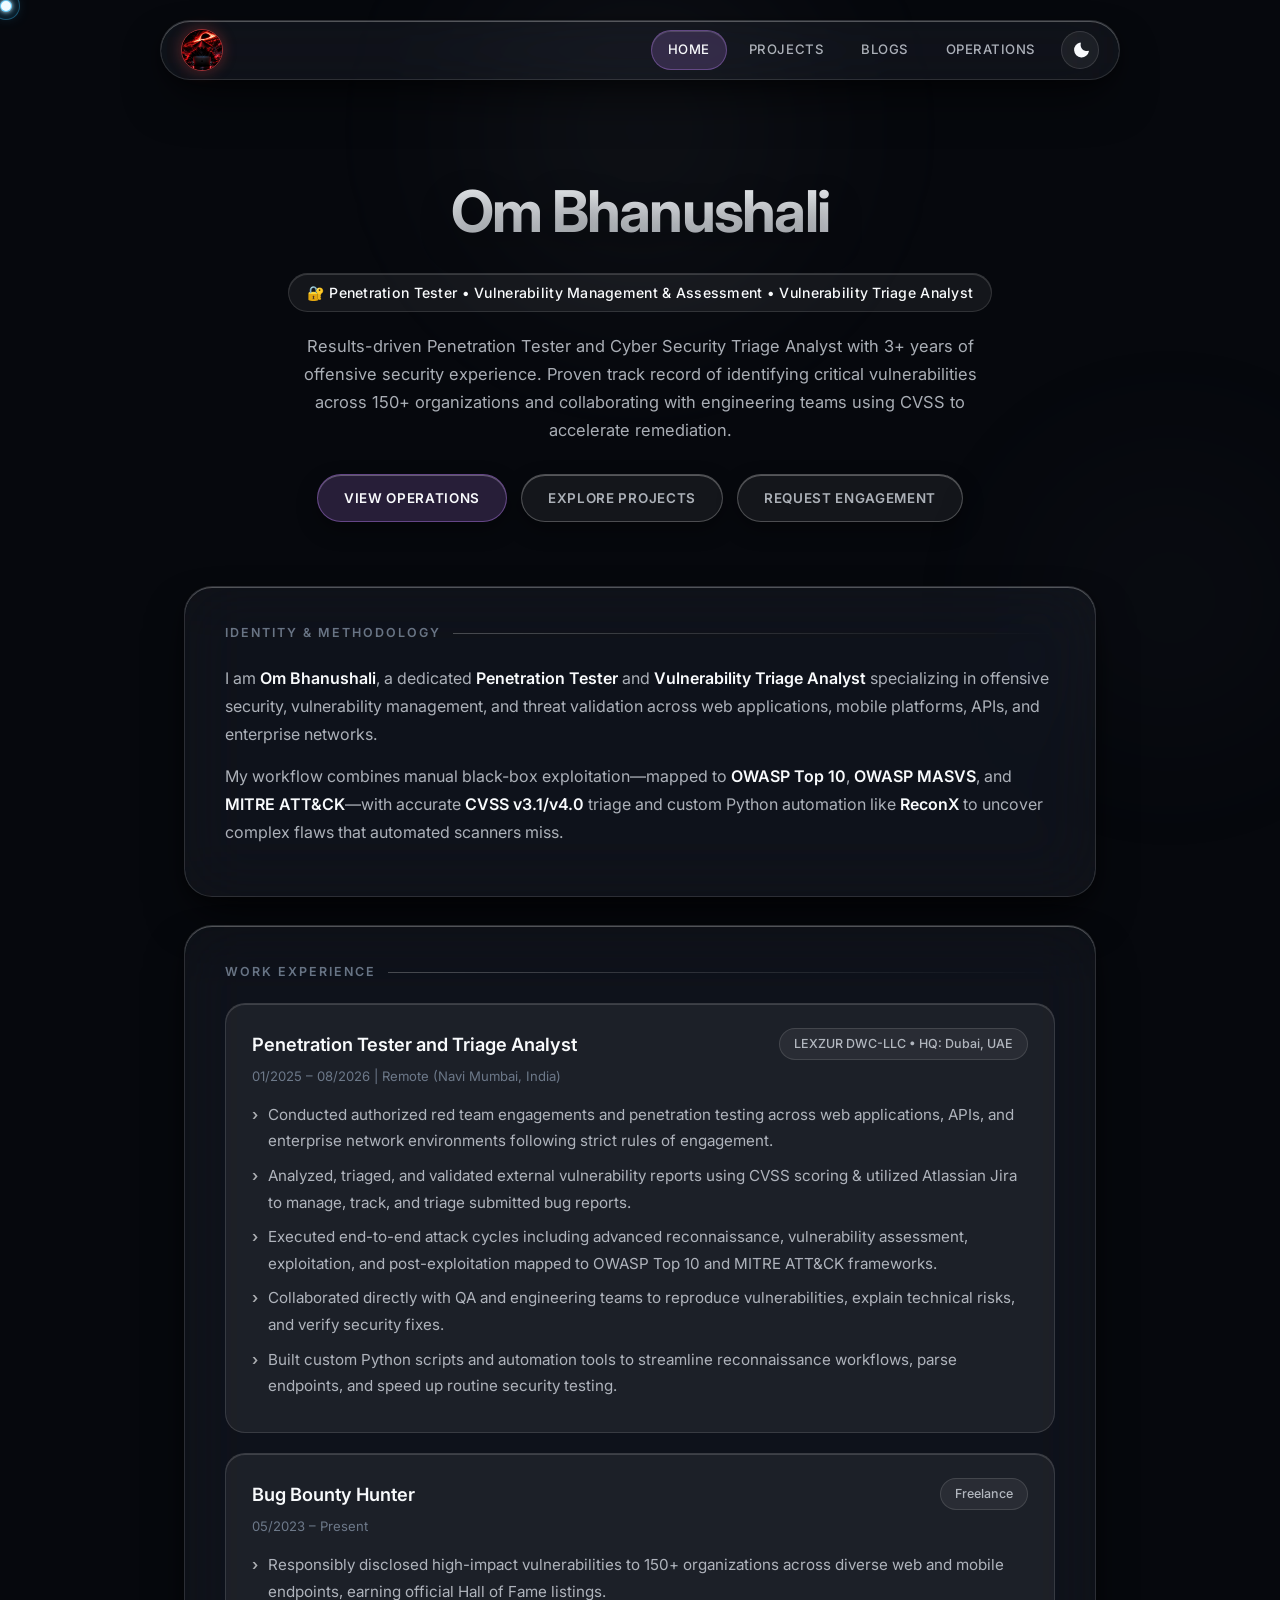
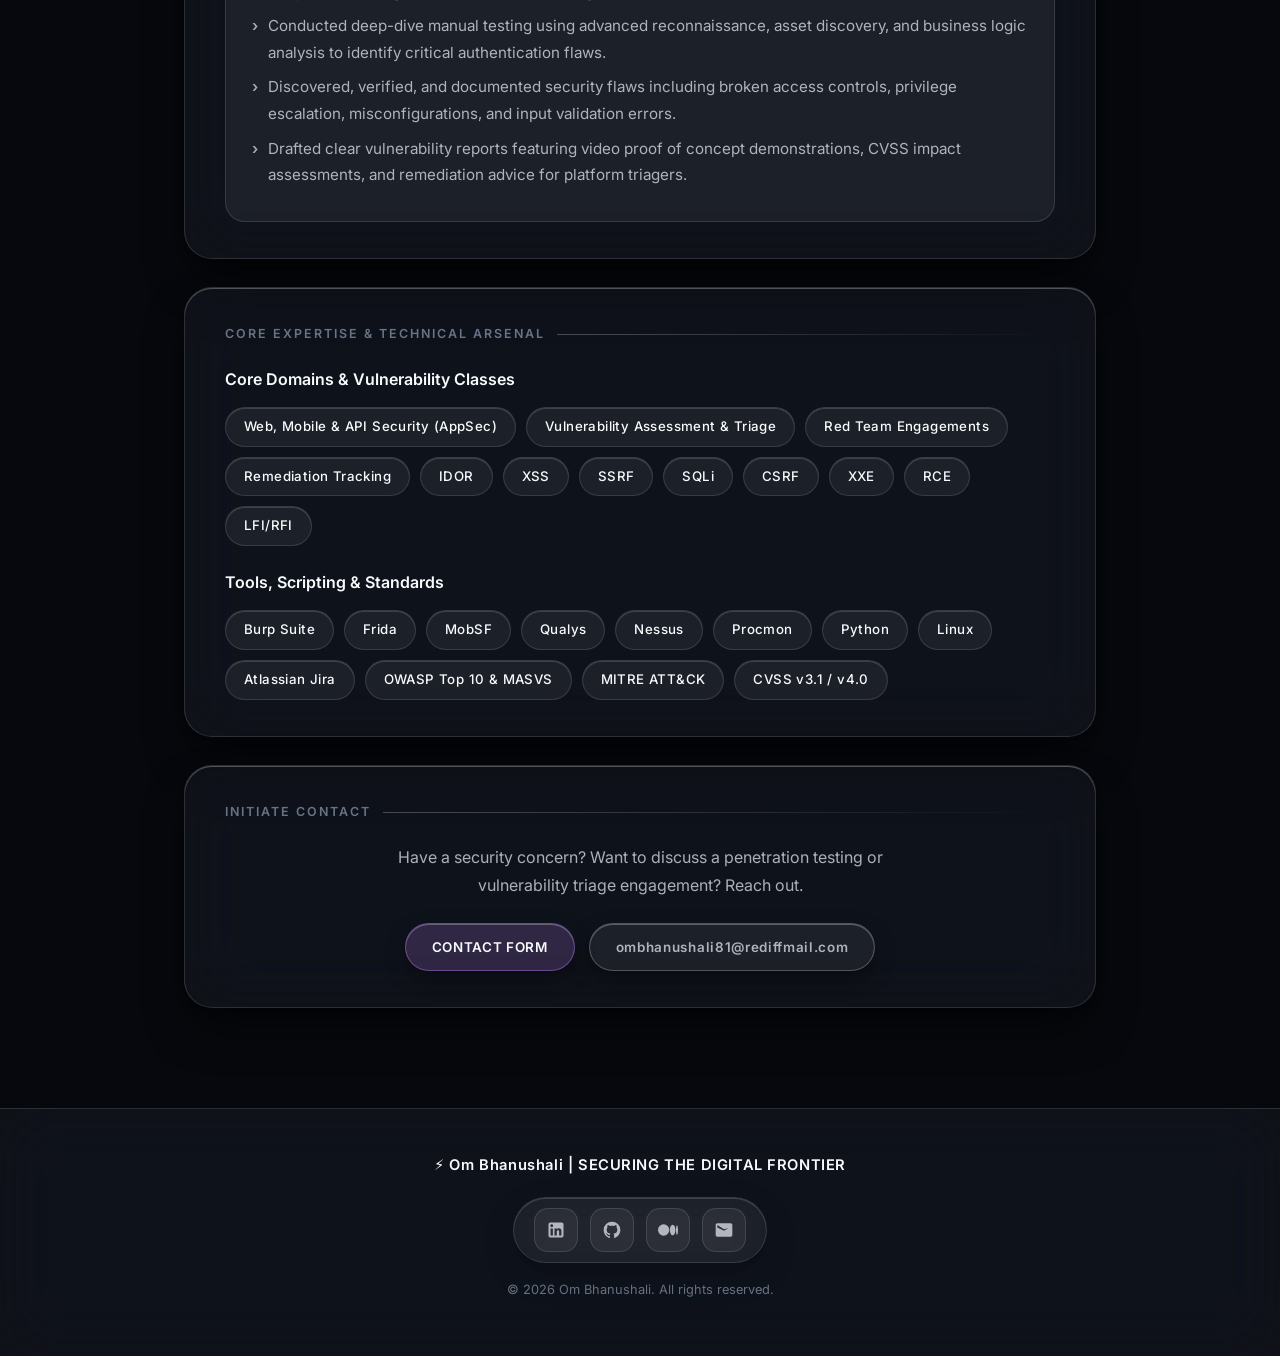
==== commit 91a77016: "Update navigation avatar image source" ====
--- a/index.html
+++ b/index.html
@@ -21,7 +21,7 @@
 
     <nav class="glass-nav">
         <a href="index.html" class="nav-brand" title="Om Bhanushali">
-            <img src="https://avatars.githubusercontent.com/u/177189664?v=4" alt="Om Bhanushali Logo" class="nav-avatar">
+            <img src="Cyber-Ninja%20Hacker%20Before%20a%20Black%20Hole.png" onerror="this.onerror=null; this.src='https://avatars.githubusercontent.com/u/177189664?v=4';" alt="Om Bhanushali Logo" class="nav-avatar">
         </a>
         
         <div class="nav-right-cluster">
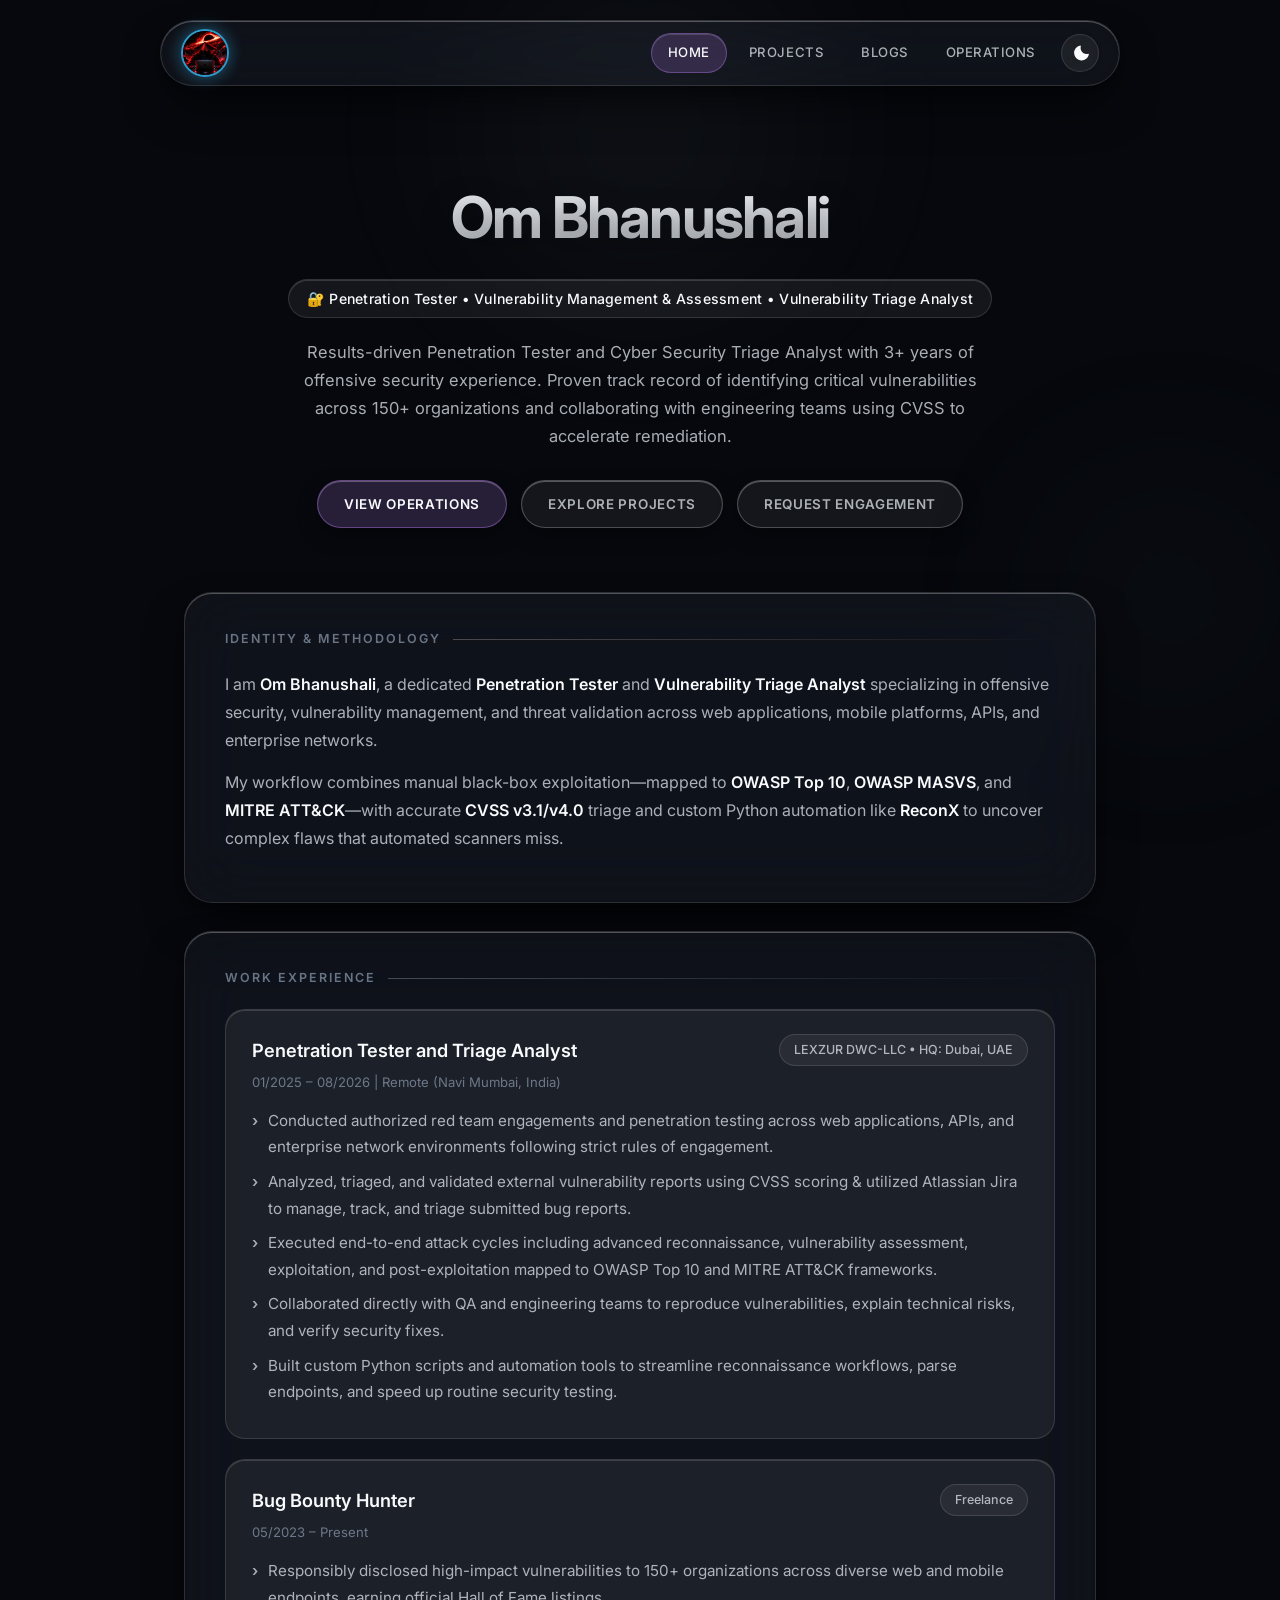
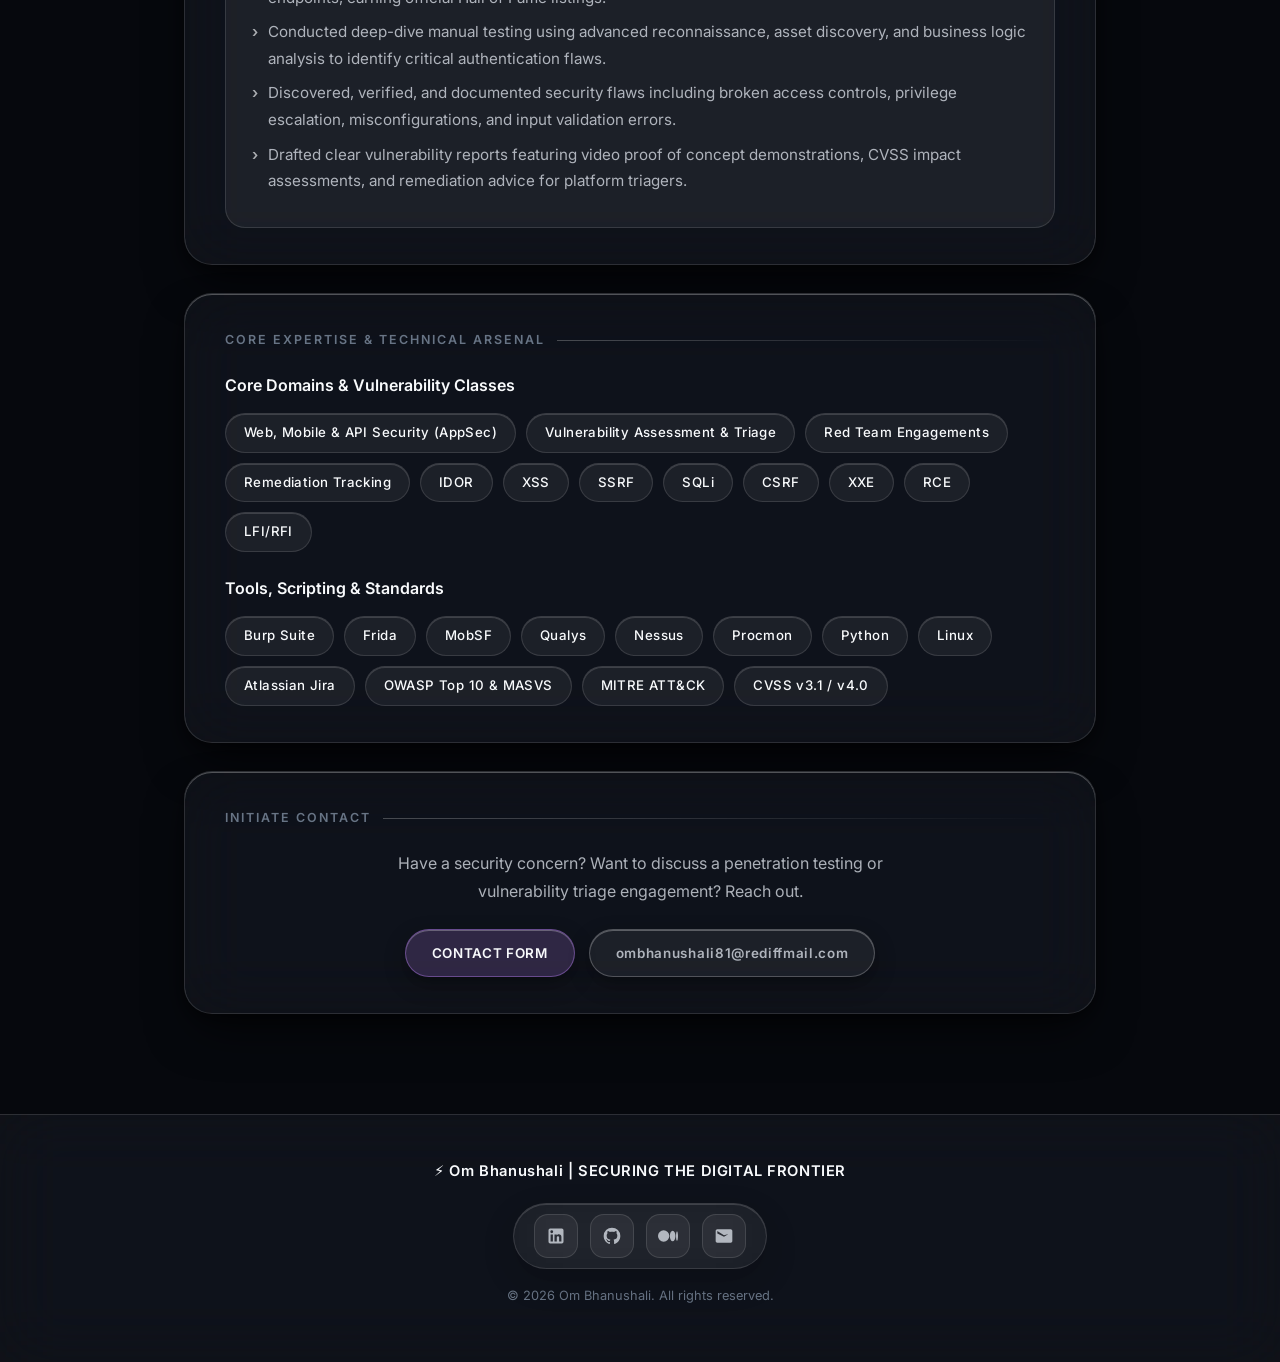
==== commit f1d06e8a: "Implement custom cursor and theme toggle features Added custom cursor dot and theme toggle functiona" ====
--- a/index.html
+++ b/index.html
@@ -173,12 +173,27 @@
     <script src="https://unpkg.com/aos@2.3.1/dist/aos.js"></script>
     <script>
         AOS.init({ duration: 900, once: true });
+        
         const dot = document.querySelector('.cursor-dot');
         if (dot) {
             window.addEventListener('mousemove', (e) => {
+                dot.style.opacity = '1';
                 dot.style.transform = `translate(${e.clientX - 6}px, ${e.clientY - 6}px)`;
             });
+            document.addEventListener('mouseleave', () => {
+                dot.style.opacity = '0';
+            });
+            document.addEventListener('mouseenter', () => {
+                dot.style.opacity = '1';
+            });
+            window.addEventListener('blur', () => {
+                dot.style.opacity = '0';
+            });
+            window.addEventListener('focus', () => {
+                dot.style.opacity = '1';
+            });
         }
+
         const themeToggleBtn = document.getElementById('theme-toggle');
         const sunIcon = document.getElementById('sun-icon');
         const moonIcon = document.getElementById('moon-icon');
@@ -192,6 +207,7 @@
             if (sunIcon) sunIcon.style.display = 'none';
             if (moonIcon) moonIcon.style.display = 'block';
         }
+
         if (themeToggleBtn) {
             themeToggleBtn.addEventListener('click', () => {
                 let theme = document.documentElement.getAttribute('data-theme');
@@ -208,6 +224,7 @@
                 }
             });
         }
+
         document.querySelectorAll('.glass-panel, .spatial-card').forEach((el) => {
             el.addEventListener('mousemove', (e) => {
                 const rect = el.getBoundingClientRect();
--- a/style.css
+++ b/style.css
@@ -1,5 +1,5 @@
 /* ==========================================================================
-   SPATIAL UI DESIGN SYSTEM (Samurai Avatar Logo + Adaptive Cursor Edition)
+   SPATIAL UI DESIGN SYSTEM (Adaptive Cursor + Window-Leave Hide Edition)
    Author: Om Bhanushali Portfolio
    ========================================================================== */
 
@@ -20,7 +20,6 @@
     --text-muted: rgba(148, 163, 184, 0.68);
     --accent-core: #c084fc;
 
-    /* Cursor Variables (Dark Mode: Crisp White & Cyan Glow) */
     --cursor-bg: #ffffff;
     --cursor-border: rgba(56, 189, 248, 0.75);
     --cursor-shadow: 0 0 16px rgba(56, 189, 248, 0.8), 0 0 4px rgba(255, 255, 255, 0.95);
@@ -34,7 +33,6 @@
     --transition-smooth: cubic-bezier(0.22, 1, 0.36, 1);
 }
 
-/* Light Mode Overrides */
 [data-theme="light"] {
     --bg-canvas: #f1f5f9;
     --glass-surface: rgba(255, 255, 255, 0.75);
@@ -52,7 +50,6 @@
     --text-muted: rgba(100, 116, 139, 0.75);
     --accent-core: #7c3aed;
 
-    /* Cursor Variables (Light Mode: Deep Black Core & Electric Blue Ring) */
     --cursor-bg: #0f172a;
     --cursor-border: #2563eb;
     --cursor-shadow: 0 0 12px rgba(37, 99, 235, 0.45), 0 2px 6px rgba(15, 23, 42, 0.35);
@@ -120,7 +117,7 @@
     right: -120px;
 }
 
-/* Adaptive Custom Cursor */
+/* Adaptive Custom Cursor with Fade-Out Support */
 .cursor-dot {
     position: fixed;
     top: 0;
@@ -133,8 +130,9 @@
     pointer-events: none;
     z-index: 99999;
     box-shadow: var(--cursor-shadow);
-    will-change: transform;
-    transition: background 0.25s ease, border-color 0.25s ease, box-shadow 0.25s ease;
+    will-change: transform, opacity;
+    opacity: 0; /* Hidden by default until mouse moves inside */
+    transition: opacity 0.2s ease, background 0.25s ease, border-color 0.25s ease, box-shadow 0.25s ease;
 }
 
 .cursor-dot::after {
@@ -155,7 +153,6 @@
     .cursor-dot { display: none !important; }
 }
 
-/* Floating Navigation with Samurai Avatar Logo */
 .glass-nav {
     position: sticky;
     top: 20px;
@@ -182,20 +179,24 @@
 }
 
 .nav-avatar {
-    width: 42px !important;
-    height: 42px !important;
+    width: 48px !important;
+    height: 48px !important;
+    min-width: 48px !important;
+    max-width: 48px !important;
+    min-height: 48px !important;
+    max-height: 48px !important;
     border-radius: 50% !important;
     object-fit: cover !important;
-    border: 1.5px solid rgba(239, 68, 68, 0.65) !important;
-    box-shadow: 0 0 14px rgba(239, 68, 68, 0.35), inset 0 0 6px rgba(0, 0, 0, 0.5) !important;
-    transition: transform 0.3s var(--transition-smooth), box-shadow 0.3s ease, border-color 0.3s ease !important;
+    border: 2px solid rgba(56, 189, 248, 0.8) !important;
+    box-shadow: 0 0 16px rgba(56, 189, 248, 0.45) !important;
+    transition: transform 0.3s var(--transition-smooth), box-shadow 0.3s ease !important;
     display: block !important;
 }
 
 .nav-brand:hover .nav-avatar {
-    transform: scale(1.08) rotate(-3deg) !important;
-    border-color: #ef4444 !important;
-    box-shadow: 0 0 22px rgba(239, 68, 68, 0.65) !important;
+    transform: scale(1.1) rotate(-3deg) !important;
+    border-color: #38bdf8 !important;
+    box-shadow: 0 0 24px rgba(56, 189, 248, 0.8) !important;
 }
 
 .nav-right-cluster {
@@ -233,7 +234,6 @@
     border: 1px solid rgba(192, 132, 252, 0.35);
 }
 
-/* Theme Toggle Button */
 .theme-toggle-btn {
     width: 38px;
     height: 38px;
@@ -259,7 +259,6 @@
     fill: currentColor;
 }
 
-/* Layout Container */
 .container {
     max-width: 960px;
     margin: 0 auto;
@@ -313,7 +312,6 @@
     gap: 14px;
 }
 
-/* Buttons */
 .btn {
     display: inline-flex;
     align-items: center;
@@ -349,7 +347,6 @@
     box-shadow: var(--specular-top), 0 14px 28px rgba(0, 0, 0, 0.45);
 }
 
-/* 3D Perspective Glass Panels */
 .glass-panel, .chamber, .spatial-card {
     position: relative;
     overflow: hidden;
@@ -425,7 +422,6 @@
 
 .section-text strong { color: var(--text-primary); font-weight: 600; }
 
-/* Experience Item */
 .experience-item {
     padding: 24px 26px;
     background: var(--glass-pill);
@@ -545,7 +541,6 @@
     line-height: 1.68;
 }
 
-/* Floating Social Media Dock */
 .glass-social-dock {
     display: flex;
     justify-content: center;
@@ -596,7 +591,6 @@
     transform: scale(1.12);
 }
 
-/* Footer */
 .glass-footer {
     text-align: center;
     padding: 44px 20px 56px;
